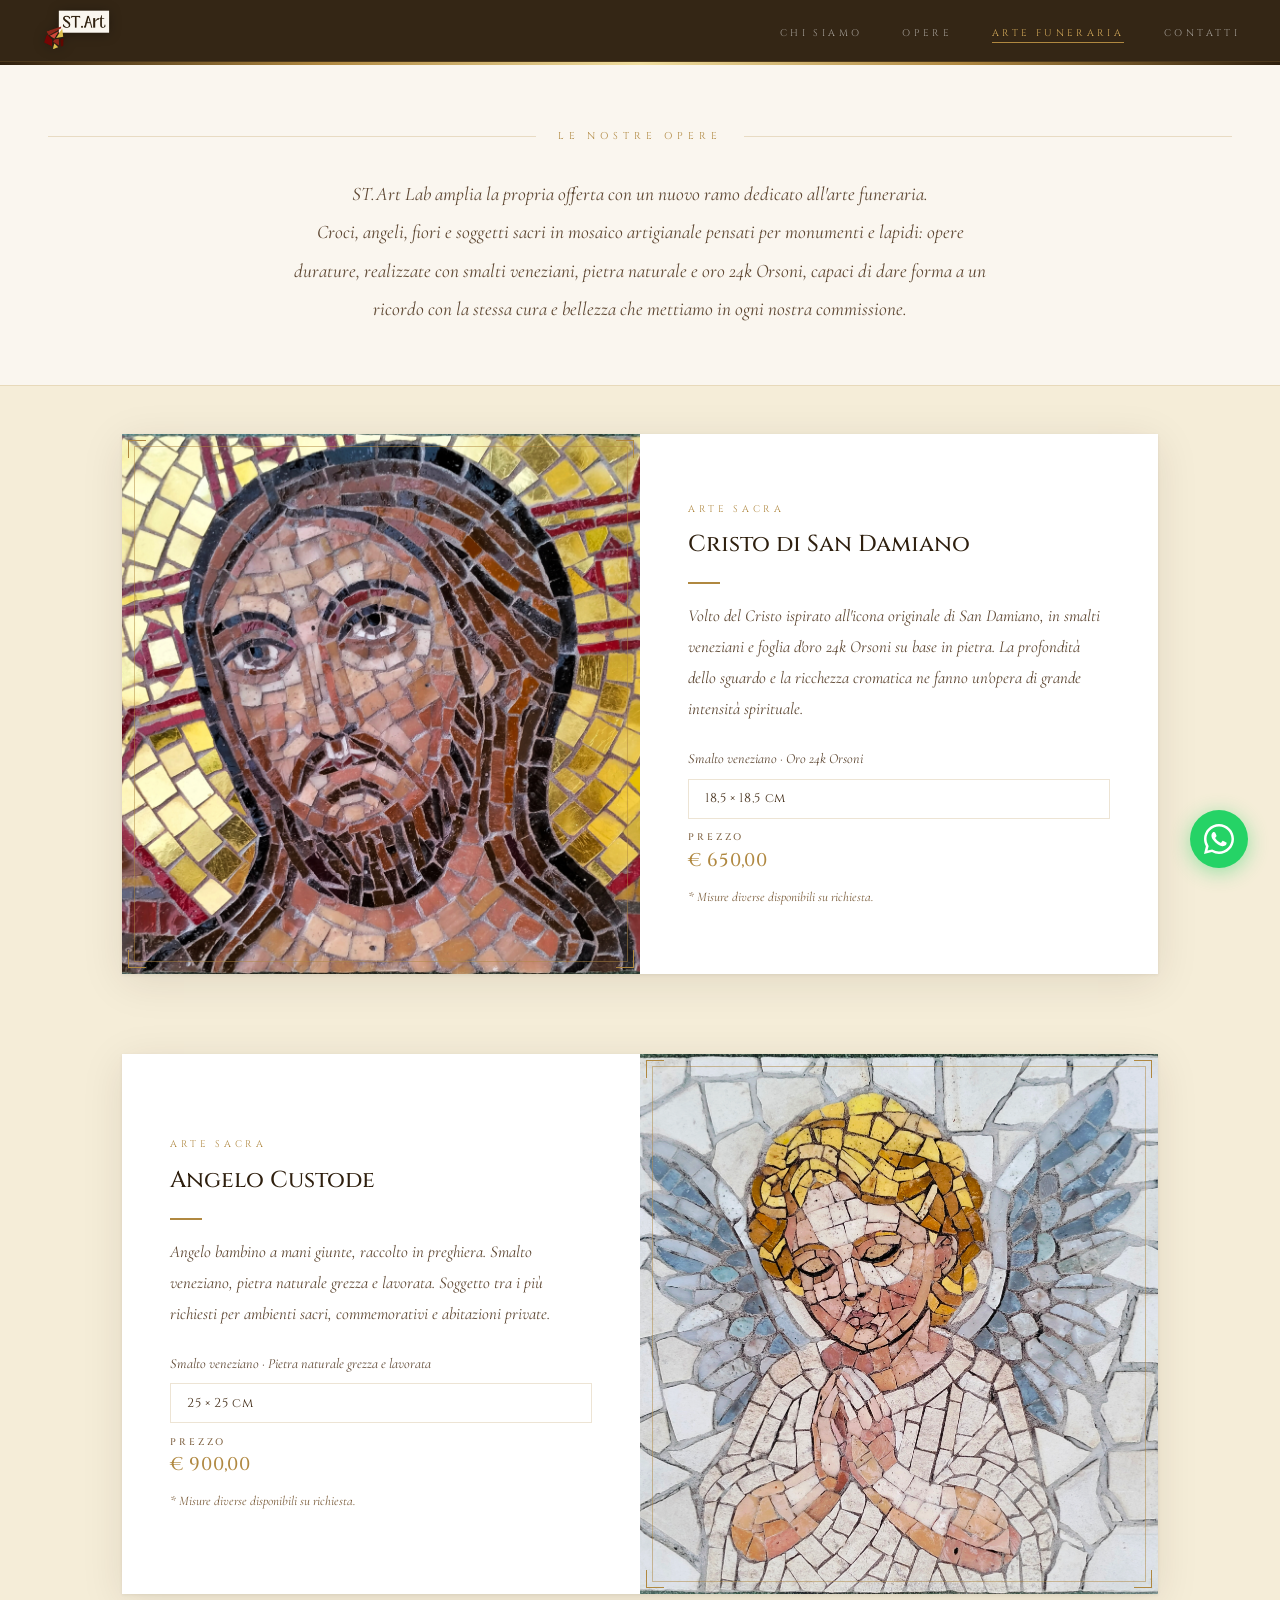
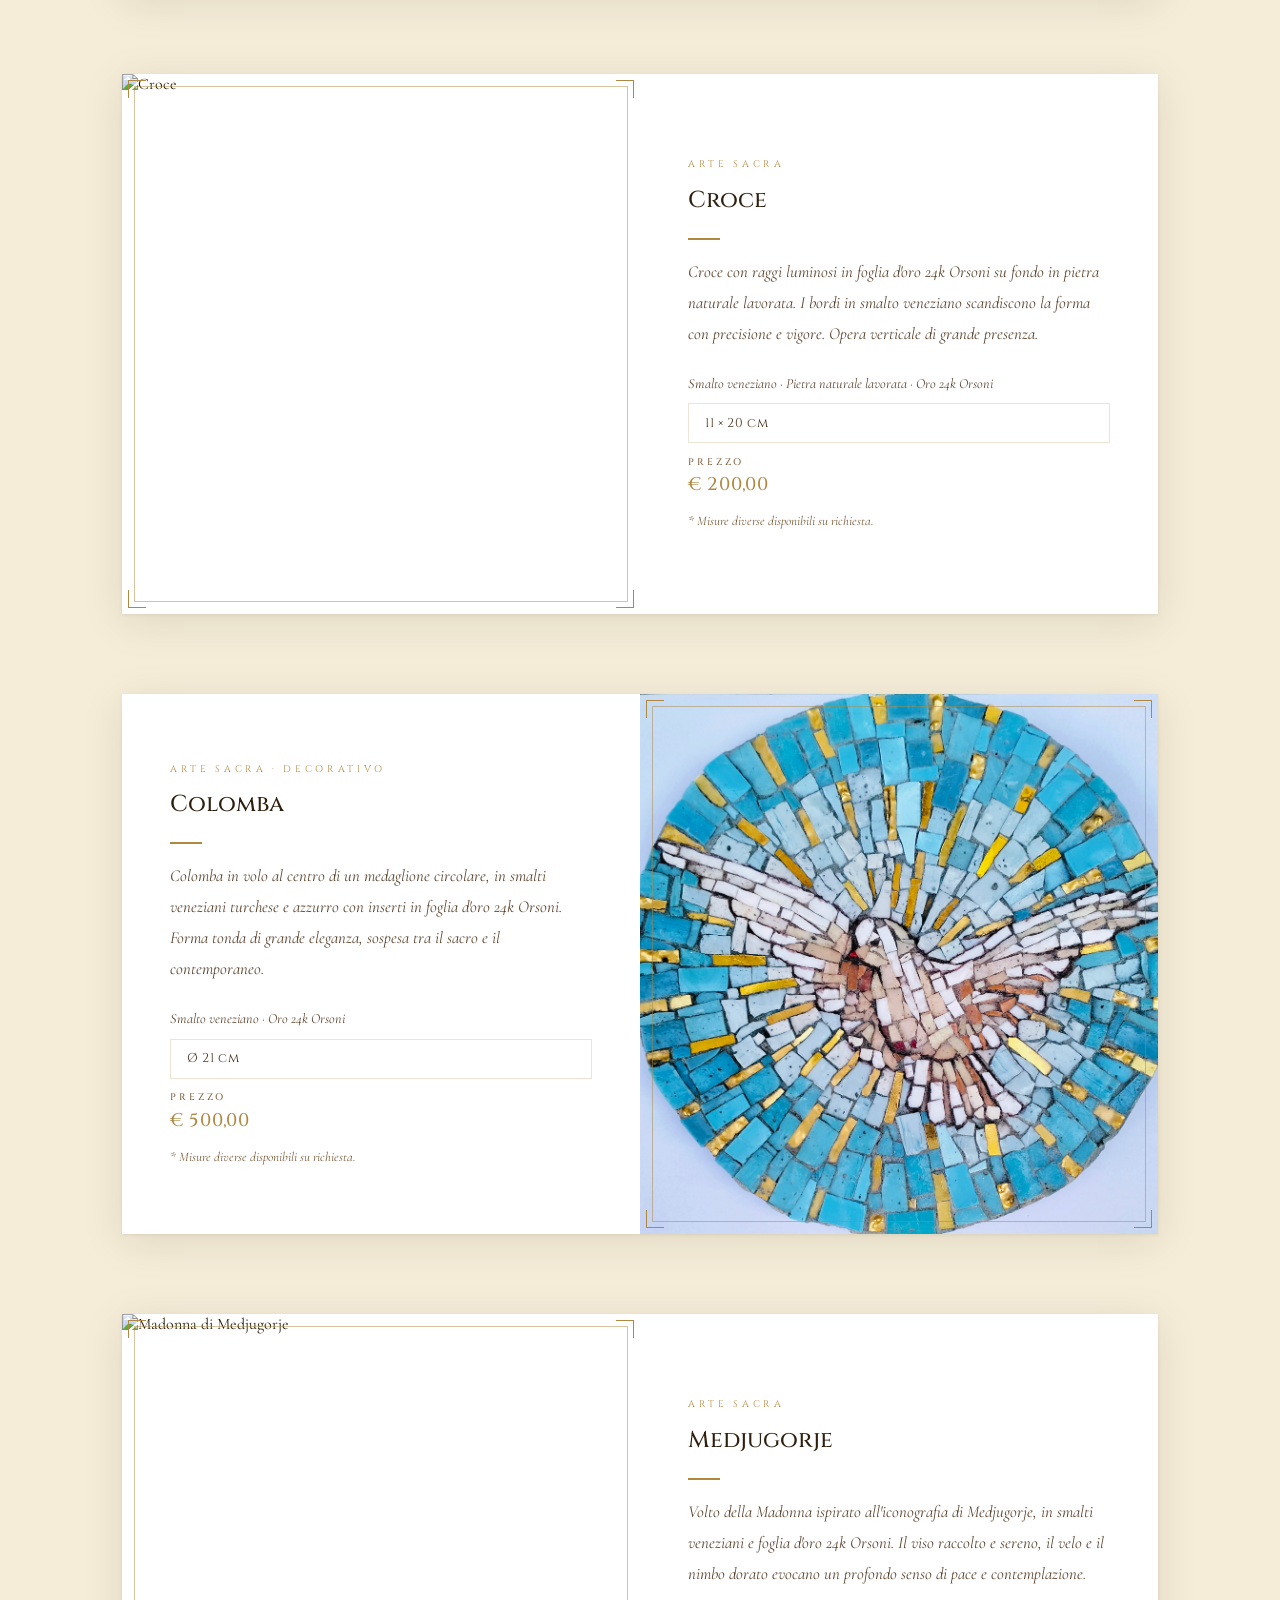
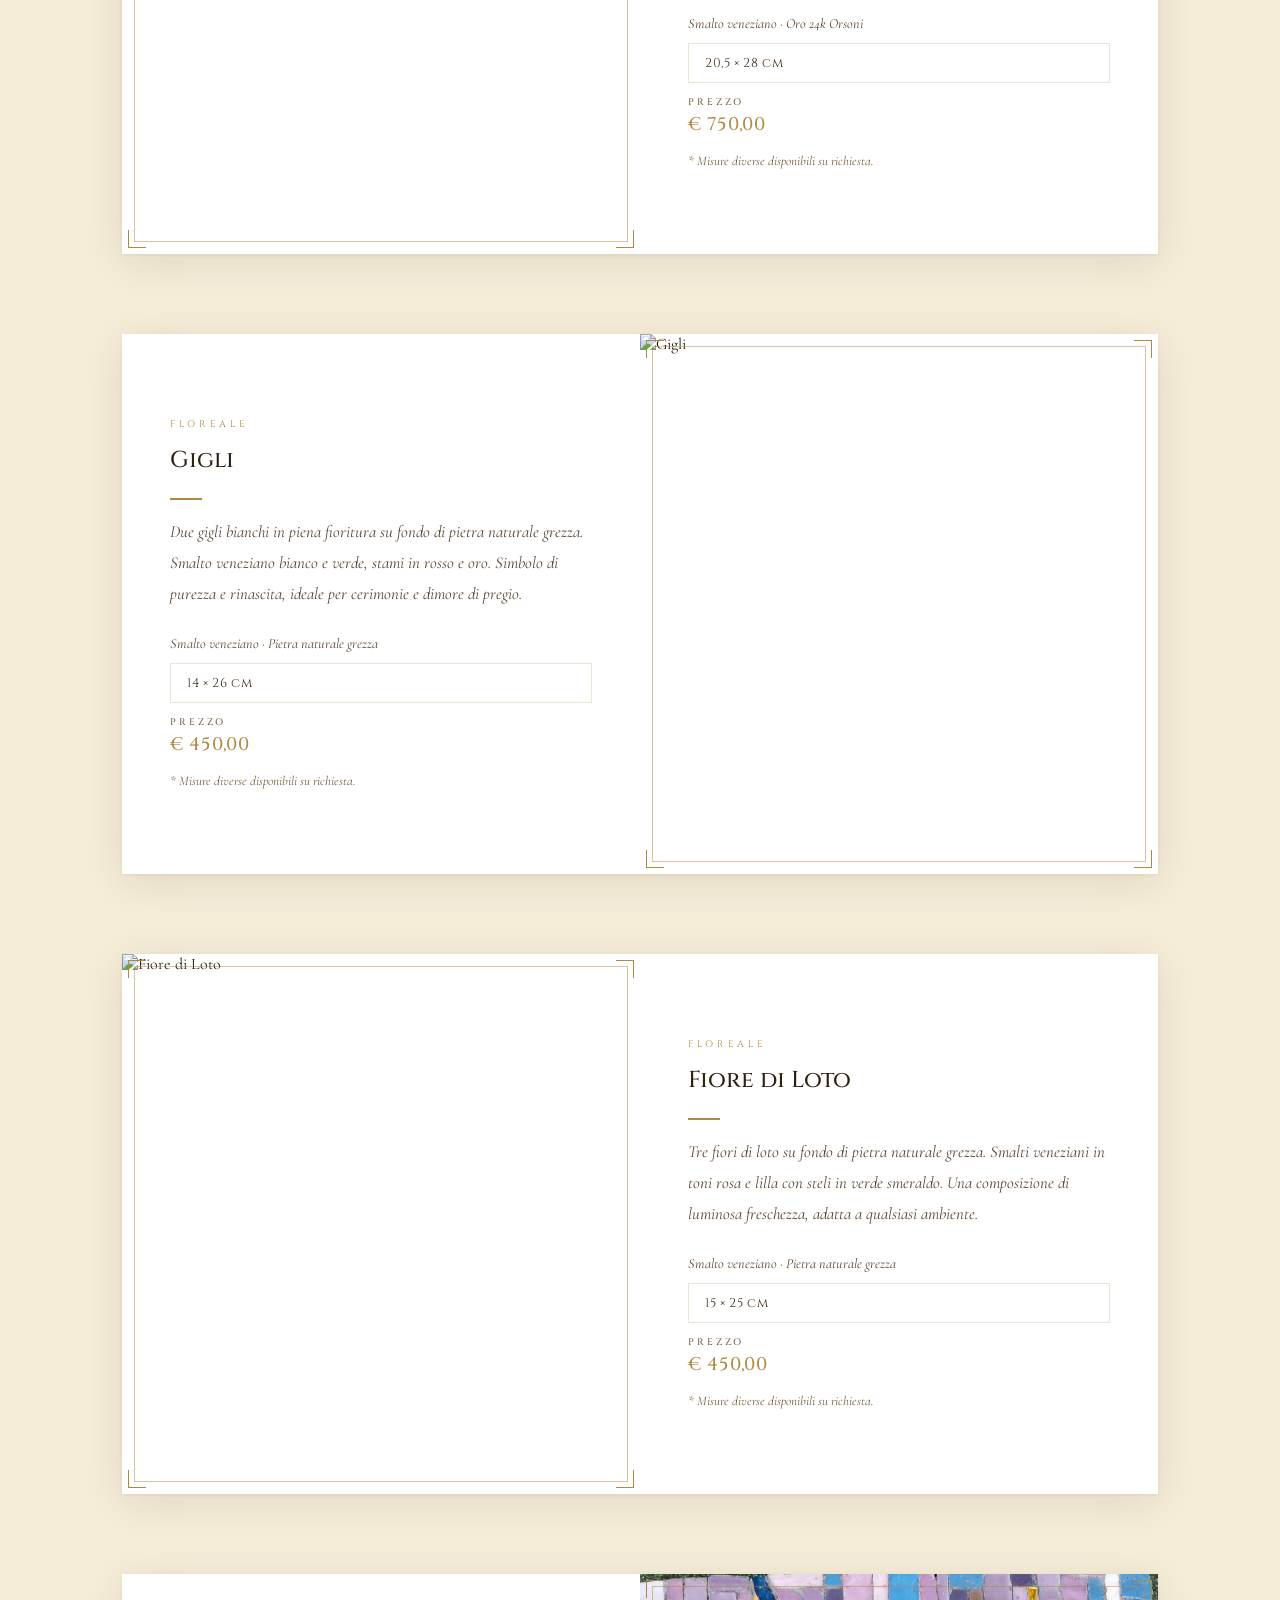
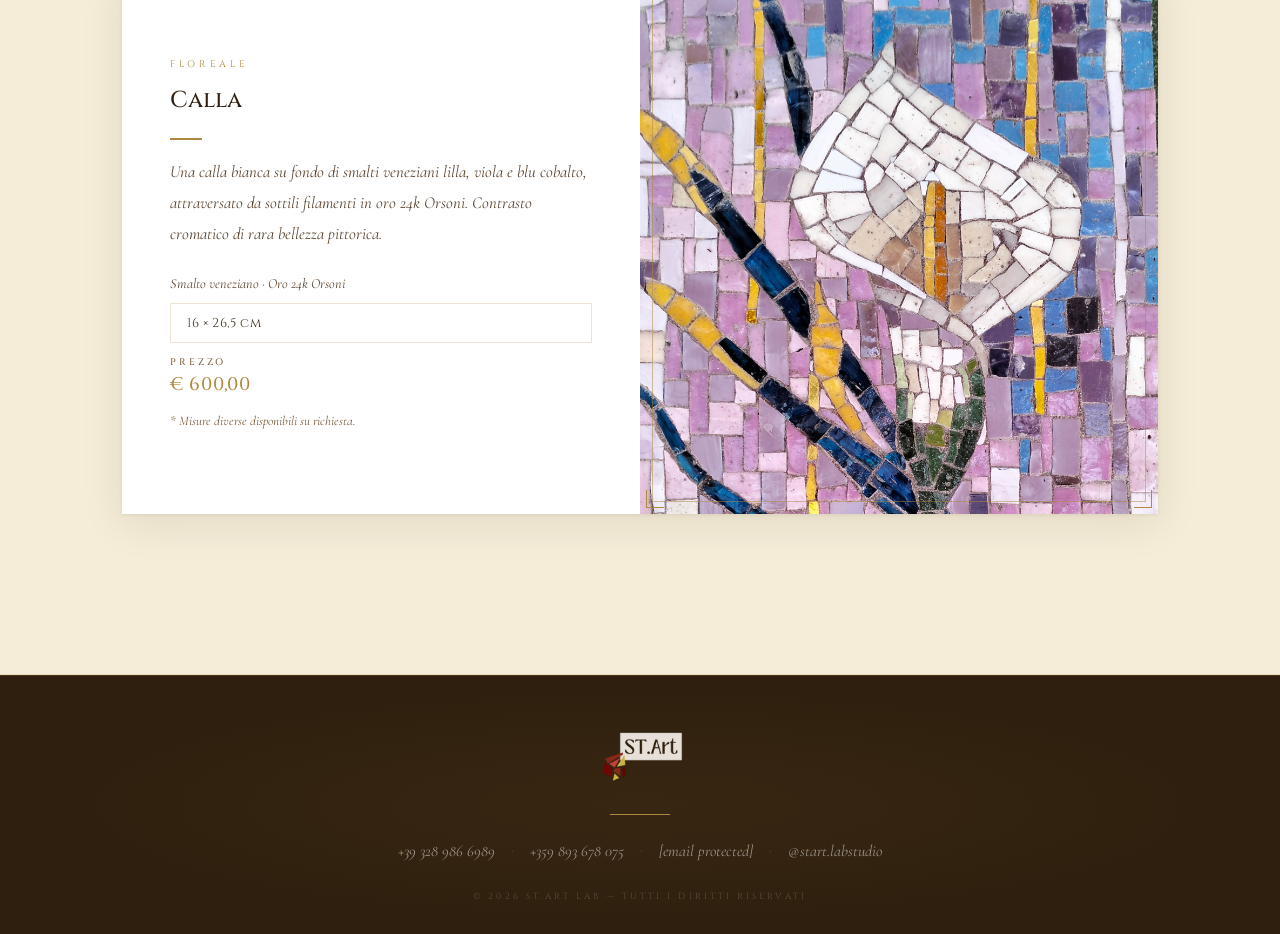
==== arte-funeraria.html @ a97b9589 "link attivo" ====
<!DOCTYPE html>
<html lang="it">
<head>
<meta charset="UTF-8">
<meta name="viewport" content="width=device-width, initial-scale=1.0">
<title>Arte Funeraria — ST.Art Lab</title>
<link href="https://fonts.googleapis.com/css2?family=Cinzel:wght@400;500;600&family=Cormorant+Garamond:ital,wght@0,300;0,400;0,500;1,300;1,400;1,500&display=swap" rel="stylesheet">
<style>
@font-face {
  font-family: "Laubag";
  src: url("./fonts/Laubag.woff2") format("woff2"),
       url("./fonts/Laubag.woff") format("woff");
  font-weight: normal; font-style: normal; font-display: swap;
}
*, *::before, *::after { box-sizing: border-box; margin: 0; padding: 0; }
:root {
  --oro: #b08840; --oro-luce: #d4aa5a; --oro-pallido: #f0dea0;
  --bruno: #2e1f0e; --bruno-medio: #4a3520; --bruno-chiaro: #7a5c3a;
  --crema: #faf6ef; --crema-scura: #ede4d4; --pergamena: #f5edd8;
  --testo: #2a1c0a; --testo-morbido: #5c4530;
}
html { scroll-behavior: smooth; }
body { font-family: "Cormorant Garamond", Georgia, serif; background: var(--crema); color: var(--testo); overflow-x: hidden; }

/* ── NAV ── */
nav {
  position: fixed; top: 0; left: 0; right: 0; z-index: 1000;
  background: rgba(46,31,14,0.97);
  backdrop-filter: blur(8px);
  border-bottom: 1px solid rgba(176,136,64,0.2);
  display: flex; align-items: center; justify-content: space-between;
  padding: 0 2.5rem; height: 62px;
}
.nav-logo { display: flex; align-items: center; text-decoration: none; flex-shrink: 0; }
.nav-logo img { height: 42px; width: auto; filter: drop-shadow(0 1px 6px rgba(0,0,0,0.35)); transition: opacity 0.2s; }
.nav-logo:hover img { opacity: 0.85; }
.nav-links { display: flex; gap: 2.5rem; list-style: none; }
.nav-links a {
  font-family: "Cinzel", serif; font-size: 0.6rem; letter-spacing: 0.35em;
  text-transform: uppercase; color: rgba(255,255,255,0.55);
  text-decoration: none; transition: color 0.2s;
}
.nav-links a:hover, .nav-links a.attivo { color: var(--oro-luce); }
.nav-links a.attivo { border-bottom: 1px solid var(--oro); padding-bottom: 2px; }
@media (max-width: 600px) {
  nav { padding: 0 1.2rem; }
  .nav-links { gap: 1.4rem; }
  .nav-links a { font-size: 0.55rem; letter-spacing: 0.2em; }
}

/* ── BANDA ORO ── */
.banda-oro { height: 3px; background: linear-gradient(90deg, var(--bruno) 0%, var(--oro) 25%, var(--oro-pallido) 50%, var(--oro) 75%, var(--bruno) 100%); }

/* ── SEPARATORE SEZIONE ── */
.sep-sezione {
  display: flex; align-items: center; gap: 1.4rem;
  padding: 4rem 3rem 2rem;
  max-width: 1400px; margin: 0 auto;
}
.sep-sezione .linea { flex: 1; height: 1px; background: rgba(176,136,64,0.25); }
.sep-sezione .etichetta {
  font-family: "Cinzel", serif; font-size: 0.62rem; letter-spacing: 0.5em;
  text-transform: uppercase; color: var(--oro); white-space: nowrap;
}

/* ── INTRO FUNERARIA ── */
.intro-funeraria {
  max-width: 780px; margin: 0 auto;
  padding: 0 2rem 3.5rem;
  text-align: center;
}
.intro-funeraria-testo {
  font-size: clamp(1rem, 1.5vw, 1.2rem);
  line-height: 2;
  color: var(--testo-morbido);
  font-style: italic;
}

/* ── CATALOGO OPERE ── */
.sfondo-pergamena { background: var(--pergamena); border-top: 1px solid rgba(176,136,64,0.2); border-bottom: 1px solid rgba(176,136,64,0.2); }
.catalogo { padding: 3rem 2rem 5rem; max-width: 1100px; margin: 0 auto; }

.opera { display: grid; grid-template-columns: 1fr 1fr; align-items: stretch; margin-bottom: 5rem; box-shadow: 0 1px 3px rgba(46,31,14,0.08), 0 8px 40px rgba(46,31,14,0.1); background: #fff; height: 540px; }
.opera:nth-child(even) { direction: rtl; }
.opera:nth-child(even) > * { direction: ltr; }
@media (max-width: 680px) { .opera, .opera:nth-child(even) { grid-template-columns: 1fr; direction: ltr; height: auto; } .opera-foto-wrapper { height: 300px; } }

.opera-foto-wrapper { position: relative; overflow: hidden; cursor: zoom-in; height: 100%; }
.opera-foto-wrapper::before { content: ""; position: absolute; inset: 12px; border: 1px solid rgba(176,136,64,0.5); z-index: 2; pointer-events: none; }
.opera-foto-wrapper img { width: 100%; height: 100%; object-fit: cover; object-position: center top; display: block; transition: transform 0.7s ease; }
.opera:hover .opera-foto-wrapper img { transform: scale(1.03); }

.angolo { position: absolute; z-index: 3; width: 18px; height: 18px; border-color: var(--oro); border-style: solid; }
.angolo-tl { top: 6px; left: 6px; border-width: 1.5px 0 0 1.5px; }
.angolo-tr { top: 6px; right: 6px; border-width: 1.5px 1.5px 0 0; }
.angolo-bl { bottom: 6px; left: 6px; border-width: 0 0 1.5px 1.5px; }
.angolo-br { bottom: 6px; right: 6px; border-width: 0 1.5px 1.5px 0; }

.opera-scheda { padding: 2.8rem 3rem; display: flex; flex-direction: column; justify-content: center; background: #fff; height: 100%; overflow: hidden; }
.opera-categoria { font-family: "Cinzel", serif; font-size: 0.6rem; letter-spacing: 0.38em; color: var(--oro); text-transform: uppercase; margin-bottom: 0.9rem; }
.opera-titolo { font-family: "Cinzel", serif; font-size: clamp(1.1rem, 1.8vw, 1.45rem); font-weight: 500; color: var(--bruno); line-height: 1.3; margin-bottom: 0.4rem; }
.opera-separatore { width: 32px; height: 1.5px; background: var(--oro); margin: 1rem 0; }
.opera-desc { font-size: 1.05rem; line-height: 1.85; color: var(--testo-morbido); font-style: italic; margin-bottom: 1.5rem; }
.varianti { border: 1px solid var(--crema-scura); }
.variante { padding: 0.65rem 1rem; border-bottom: 1px solid var(--crema-scura); }
.variante:last-child { border-bottom: none; }
.variante-misura { font-family: "Cinzel", serif; font-size: 0.8rem; color: var(--bruno-medio); letter-spacing: 0.05em; }
.opera-materiali { font-size: 0.88rem; color: var(--testo-morbido); font-style: italic; margin-bottom: 0.5rem; line-height: 1.6; }
.opera-prezzo { font-family: "Cinzel", serif; font-size: 1.15rem; font-weight: 500; color: var(--oro); letter-spacing: 0.04em; margin-top: 0.8rem; }
.opera-prezzo-label { font-size: 0.6rem; letter-spacing: 0.3em; text-transform: uppercase; color: var(--bruno-chiaro); display: block; margin-bottom: 0.2rem; }
.nota-prezzi { font-size: 0.82rem; font-style: italic; color: var(--bruno-chiaro); margin-top: 1rem; }

/* ── DIVISORE ── */
.divisore { border: none; border-top: 1px solid rgba(176,136,64,0.18); margin: 1rem 3rem 0; max-width: 1400px; }

/* ── FOOTER ── */
footer {
  background: var(--bruno); padding: 3.5rem 2rem 2rem;
  text-align: center; border-top: 1px solid rgba(176,136,64,0.2);
  position: relative; overflow: hidden;
}
footer::before {
  content: ""; position: absolute; inset: 0;
  background: radial-gradient(ellipse at center, rgba(176,136,64,0.07) 0%, transparent 70%);
}
.footer-inner { position: relative; z-index: 1; }
.footer-logo { height: 52px; width: auto; opacity: 0.9; }
.linea-oro { width: 60px; height: 1px; background: var(--oro); margin: 1.6rem auto; }
.footer-contatti { display: flex; flex-wrap: wrap; justify-content: center; gap: 0.5rem 1rem; margin-bottom: 1.8rem; }
.footer-link { font-family: "Cormorant Garamond", serif; font-size: 1rem; color: rgba(255,255,255,0.5); text-decoration: none; transition: color 0.2s; font-style: italic; }
.footer-link:hover { color: var(--oro-luce); }
.footer-sep { color: rgba(176,136,64,0.35); font-size: 0.9rem; }
.footer-copy { font-family: "Cinzel", serif; font-size: 0.55rem; letter-spacing: 0.35em; color: rgba(255,255,255,0.2); text-transform: uppercase; margin-top: 1rem; }
@media (max-width: 600px) {
  .footer-sep { display: none; }
  .footer-contatti { flex-direction: column; gap: 0.5rem; }
}

/* ── WA ── */
#wa-widget {
  position: fixed; bottom: 2rem; right: 2rem; z-index: 9998;
  background: #25d366; width: 58px; height: 58px; border-radius: 50%;
  display: flex; align-items: center; justify-content: center;
  box-shadow: 0 4px 20px rgba(37,211,102,0.45);
  transition: transform 0.2s, box-shadow 0.2s;
}
#wa-widget:hover { transform: scale(1.1); box-shadow: 0 6px 28px rgba(37,211,102,0.6); }

/* ── LIGHTBOX ── */
#lb-overlay {
  display: none; position: fixed; inset: 0; z-index: 99999;
  background: rgba(8,4,1,0.96);
  justify-content: center; align-items: center; padding: 1rem;
}
#lb-overlay.open { display: flex; }
#lb-box { position: relative; display: flex; flex-direction: column; align-items: center; gap: 0.8rem; max-width: 92vw; max-height: 92vh; }
#lb-overlay img { max-width: 88vw; max-height: 82vh; object-fit: contain; display: block; box-shadow: 0 0 60px rgba(176,136,64,0.2); }
#lb-close {
  font-family: "Cinzel", serif; font-size: 0.7rem; letter-spacing: 0.35em; text-transform: uppercase;
  color: var(--oro-luce); background: transparent; border: 1px solid rgba(176,136,64,0.5);
  padding: 0.35rem 1rem; cursor: pointer; align-self: flex-end;
}
#lb-close:hover { background: rgba(176,136,64,0.1); }
</style>
</head>
<body>

<!-- NAV -->
<nav>
  <a href="STArt_Brochure.html" class="nav-logo">
    <img src="./immagini/logo_w1.png" alt="ST.Art Lab">
  </a>
  <ul class="nav-links">
    <li><a href="new.html">Chi siamo</a></li>
    <li><a href="opere.html">Opere</a></li>
    <li><a href="arte-funeraria.html" class="attivo">Arte funeraria</a></li>
    <li><a href="contatti.html">Contatti</a></li>
  </ul>
</nav>
<div class="banda-oro" style="margin-top:62px;"></div>

<!-- TITOLO -->
<div class="sep-sezione">
  <div class="linea"></div>
  <span class="etichetta">Le nostre Opere</span>
  <div class="linea"></div>
</div>

<div class="intro-funeraria">
  <p class="intro-funeraria-testo">
    ST.Art Lab amplia la propria offerta con un nuovo ramo dedicato all'arte funeraria.<br>
    Croci, angeli, fiori e soggetti sacri in mosaico artigianale pensati per monumenti e lapidi:
    opere durature, realizzate con smalti veneziani, pietra naturale e oro 24k Orsoni,
    capaci di dare forma a un ricordo con la stessa cura e bellezza che mettiamo in ogni nostra commissione.
  </p>
</div>

<div class="sfondo-pergamena">
<section class="catalogo">

  <article class="opera">
    <div class="opera-foto-wrapper">
      <div class="angolo angolo-tl"></div><div class="angolo angolo-tr"></div><div class="angolo angolo-bl"></div><div class="angolo angolo-br"></div>
      <img src="immagini/gesusandamiano.jpg" alt="Cristo di San Damiano">
    </div>
    <div class="opera-scheda">
      <div class="opera-categoria">Arte Sacra</div>
      <h3 class="opera-titolo">Cristo di San Damiano</h3>
      <div class="opera-separatore"></div>
      <p class="opera-desc">Volto del Cristo ispirato all'icona originale di San Damiano, in smalti veneziani e foglia d'oro 24k Orsoni su base in pietra. La profondità dello sguardo e la ricchezza cromatica ne fanno un'opera di grande intensità spirituale.</p>
      <p class="opera-materiali">Smalto veneziano · Oro 24k Orsoni</p>
      <div class="varianti"><div class="variante"><div class="variante-misura">18,5 × 18,5 cm</div></div></div>
      <div class="opera-prezzo"><span class="opera-prezzo-label">Prezzo</span>€ 650,00</div>
      <p class="nota-prezzi">* Misure diverse disponibili su richiesta.</p>
    </div>
  </article>

  <article class="opera">
    <div class="opera-foto-wrapper">
      <div class="angolo angolo-tl"></div><div class="angolo angolo-tr"></div><div class="angolo angolo-bl"></div><div class="angolo angolo-br"></div>
      <img src="immagini/angelo.jpg" alt="Angelo Custode">
    </div>
    <div class="opera-scheda">
      <div class="opera-categoria">Arte Sacra</div>
      <h3 class="opera-titolo">Angelo Custode</h3>
      <div class="opera-separatore"></div>
      <p class="opera-desc">Angelo bambino a mani giunte, raccolto in preghiera. Smalto veneziano, pietra naturale grezza e lavorata. Soggetto tra i più richiesti per ambienti sacri, commemorativi e abitazioni private.</p>
      <p class="opera-materiali">Smalto veneziano · Pietra naturale grezza e lavorata</p>
      <div class="varianti"><div class="variante"><div class="variante-misura">25 × 25 cm</div></div></div>
      <div class="opera-prezzo"><span class="opera-prezzo-label">Prezzo</span>€ 900,00</div>
      <p class="nota-prezzi">* Misure diverse disponibili su richiesta.</p>
    </div>
  </article>

  <article class="opera">
    <div class="opera-foto-wrapper">
      <div class="angolo angolo-tl"></div><div class="angolo angolo-tr"></div><div class="angolo angolo-bl"></div><div class="angolo angolo-br"></div>
      <img src="immagini/croce.jpg" alt="Croce">
    </div>
    <div class="opera-scheda">
      <div class="opera-categoria">Arte Sacra</div>
      <h3 class="opera-titolo">Croce</h3>
      <div class="opera-separatore"></div>
      <p class="opera-desc">Croce con raggi luminosi in foglia d'oro 24k Orsoni su fondo in pietra naturale lavorata. I bordi in smalto veneziano scandiscono la forma con precisione e vigore. Opera verticale di grande presenza.</p>
      <p class="opera-materiali">Smalto veneziano · Pietra naturale lavorata · Oro 24k Orsoni</p>
      <div class="varianti"><div class="variante"><div class="variante-misura">11 × 20 cm</div></div></div>
      <div class="opera-prezzo"><span class="opera-prezzo-label">Prezzo</span>€ 200,00</div>
      <p class="nota-prezzi">* Misure diverse disponibili su richiesta.</p>
    </div>
  </article>

  <article class="opera">
    <div class="opera-foto-wrapper">
      <div class="angolo angolo-tl"></div><div class="angolo angolo-tr"></div><div class="angolo angolo-bl"></div><div class="angolo angolo-br"></div>
      <img src="immagini/colomba.jpg" alt="Colomba">
    </div>
    <div class="opera-scheda">
      <div class="opera-categoria">Arte Sacra · Decorativo</div>
      <h3 class="opera-titolo">Colomba</h3>
      <div class="opera-separatore"></div>
      <p class="opera-desc">Colomba in volo al centro di un medaglione circolare, in smalti veneziani turchese e azzurro con inserti in foglia d'oro 24k Orsoni. Forma tonda di grande eleganza, sospesa tra il sacro e il contemporaneo.</p>
      <p class="opera-materiali">Smalto veneziano · Oro 24k Orsoni</p>
      <div class="varianti"><div class="variante"><div class="variante-misura">Ø 21 cm</div></div></div>
      <div class="opera-prezzo"><span class="opera-prezzo-label">Prezzo</span>€ 500,00</div>
      <p class="nota-prezzi">* Misure diverse disponibili su richiesta.</p>
    </div>
  </article>

  <article class="opera">
    <div class="opera-foto-wrapper">
      <div class="angolo angolo-tl"></div><div class="angolo angolo-tr"></div><div class="angolo angolo-bl"></div><div class="angolo angolo-br"></div>
      <img src="immagini/madonna_medjugorie.jpg" alt="Madonna di Medjugorje">
    </div>
    <div class="opera-scheda">
      <div class="opera-categoria">Arte Sacra</div>
      <h3 class="opera-titolo">Medjugorje</h3>
      <div class="opera-separatore"></div>
      <p class="opera-desc">Volto della Madonna ispirato all'iconografia di Medjugorje, in smalti veneziani e foglia d'oro 24k Orsoni. Il viso raccolto e sereno, il velo e il nimbo dorato evocano un profondo senso di pace e contemplazione.</p>
      <p class="opera-materiali">Smalto veneziano · Oro 24k Orsoni</p>
      <div class="varianti"><div class="variante"><div class="variante-misura">20,5 × 28 cm</div></div></div>
      <div class="opera-prezzo"><span class="opera-prezzo-label">Prezzo</span>€ 750,00</div>
      <p class="nota-prezzi">* Misure diverse disponibili su richiesta.</p>
    </div>
  </article>



  <article class="opera">
    <div class="opera-foto-wrapper">
      <div class="angolo angolo-tl"></div><div class="angolo angolo-tr"></div><div class="angolo angolo-bl"></div><div class="angolo angolo-br"></div>
      <img src="immagini/giglio.jpg" alt="Gigli">
    </div>
    <div class="opera-scheda">
      <div class="opera-categoria">Floreale</div>
      <h3 class="opera-titolo">Gigli</h3>
      <div class="opera-separatore"></div>
      <p class="opera-desc">Due gigli bianchi in piena fioritura su fondo di pietra naturale grezza. Smalto veneziano bianco e verde, stami in rosso e oro. Simbolo di purezza e rinascita, ideale per cerimonie e dimore di pregio.</p>
      <p class="opera-materiali">Smalto veneziano · Pietra naturale grezza</p>
      <div class="varianti"><div class="variante"><div class="variante-misura">14 × 26 cm</div></div></div>
      <div class="opera-prezzo"><span class="opera-prezzo-label">Prezzo</span>€ 450,00</div>
      <p class="nota-prezzi">* Misure diverse disponibili su richiesta.</p>
    </div>
  </article>

  <article class="opera">
    <div class="opera-foto-wrapper">
      <div class="angolo angolo-tl"></div><div class="angolo angolo-tr"></div><div class="angolo angolo-bl"></div><div class="angolo angolo-br"></div>
      <img src="immagini/fiorediloto.jpg" alt="Fiore di Loto">
    </div>
    <div class="opera-scheda">
      <div class="opera-categoria">Floreale</div>
      <h3 class="opera-titolo">Fiore di Loto</h3>
      <div class="opera-separatore"></div>
      <p class="opera-desc">Tre fiori di loto su fondo di pietra naturale grezza. Smalti veneziani in toni rosa e lilla con steli in verde smeraldo. Una composizione di luminosa freschezza, adatta a qualsiasi ambiente.</p>
      <p class="opera-materiali">Smalto veneziano · Pietra naturale grezza</p>
      <div class="varianti"><div class="variante"><div class="variante-misura">15 × 25 cm</div></div></div>
      <div class="opera-prezzo"><span class="opera-prezzo-label">Prezzo</span>€ 450,00</div>
      <p class="nota-prezzi">* Misure diverse disponibili su richiesta.</p>
    </div>
  </article>

  <article class="opera">
    <div class="opera-foto-wrapper">
      <div class="angolo angolo-tl"></div><div class="angolo angolo-tr"></div><div class="angolo angolo-bl"></div><div class="angolo angolo-br"></div>
      <img src="immagini/callafondoviola.jpg" alt="Calla">
    </div>
    <div class="opera-scheda">
      <div class="opera-categoria">Floreale</div>
      <h3 class="opera-titolo">Calla</h3>
      <div class="opera-separatore"></div>
      <p class="opera-desc">Una calla bianca su fondo di smalti veneziani lilla, viola e blu cobalto, attraversato da sottili filamenti in oro 24k Orsoni. Contrasto cromatico di rara bellezza pittorica.</p>
      <p class="opera-materiali">Smalto veneziano · Oro 24k Orsoni</p>
      <div class="varianti"><div class="variante"><div class="variante-misura">16 × 26,5 cm</div></div></div>
      <div class="opera-prezzo"><span class="opera-prezzo-label">Prezzo</span>€ 600,00</div>
      <p class="nota-prezzi">* Misure diverse disponibili su richiesta.</p>
    </div>
  </article>

</section>
</div>

<!-- FOOTER -->
<footer>
  <div class="footer-inner">
    <img src="./immagini/logo_w1.png" alt="ST.Art Lab" class="footer-logo">
    <div class="linea-oro"></div>
    <div class="footer-contatti">
      <a href="tel:+393289866989" class="footer-link">+39 328 986 6989</a>
      <span class="footer-sep">·</span>
      <a href="tel:+359893678075" class="footer-link">+359 893 678 075</a>
      <span class="footer-sep">·</span>
      <a href="/cdn-cgi/l/email-protection#bed7d0d8d190cdcadfccca90d2dfdcfed9d3dfd7d290ddd1d3" class="footer-link"><span class="__cf_email__" data-cfemail="1b72757d7435686f7a696f35777a795b7c767a727735787476">[email&#160;protected]</span></a>
      <span class="footer-sep">·</span>
      <a href="https://www.instagram.com/start.labstudio/" target="_blank" rel="noopener" class="footer-link">@start.labstudio</a>
    </div>
    <div class="footer-copy">© 2026 ST.Art Lab — Tutti i diritti riservati</div>
  </div>
</footer>

<!-- WA WIDGET -->
<a href="https://wa.me/393289866989" target="_blank" rel="noopener" id="wa-widget" title="Scrivici su WhatsApp">
  <svg xmlns="http://www.w3.org/2000/svg" viewBox="0 0 32 32" width="30" height="30" fill="#fff">
    <path d="M16 0C7.163 0 0 7.163 0 16c0 2.822.736 5.47 2.027 7.773L0 32l8.437-2.01A15.93 15.93 0 0 0 16 32c8.837 0 16-7.163 16-16S24.837 0 16 0zm0 29.333a13.27 13.27 0 0 1-6.771-1.854l-.486-.29-5.01 1.194 1.234-4.874-.317-.5A13.24 13.24 0 0 1 2.667 16C2.667 8.636 8.636 2.667 16 2.667S29.333 8.636 29.333 16 23.364 29.333 16 29.333zm7.27-9.987c-.398-.199-2.354-1.162-2.719-1.294-.365-.133-.63-.199-.895.199-.265.398-1.028 1.294-1.26 1.56-.232.265-.464.298-.862.1-.398-.199-1.681-.62-3.202-1.977-1.183-1.056-1.982-2.36-2.213-2.758-.232-.398-.025-.613.174-.811.179-.178.398-.464.597-.696.199-.232.265-.398.398-.664.133-.265.066-.497-.033-.696-.1-.199-.895-2.156-1.227-2.952-.323-.775-.65-.67-.895-.682l-.762-.013c-.265 0-.696.1-1.061.497-.365.398-1.393 1.361-1.393 3.317s1.427 3.847 1.626 4.112c.199.265 2.808 4.286 6.803 6.012.951.41 1.693.655 2.271.839.954.304 1.823.261 2.51.158.766-.114 2.354-.962 2.686-1.891.332-.929.332-1.725.232-1.891-.099-.166-.365-.265-.762-.464z"/>
  </svg>
</a>

<!-- LIGHTBOX -->
<div id="lb-overlay">
  <div id="lb-box">
    <button id="lb-close">✕ Chiudi</button>
    <img id="lb-img" src="" alt="Opera in dettaglio">
  </div>
</div>

<script>
document.addEventListener("DOMContentLoaded", function() {
  var overlay = document.getElementById("lb-overlay");
  var lbImg   = document.getElementById("lb-img");
  var lbClose = document.getElementById("lb-close");

  function apri(src) {
    lbImg.src = src;
    overlay.classList.add("open");
    document.body.style.overflow = "hidden";
  }
  function chiudi() {
    overlay.classList.remove("open");
    lbImg.src = "";
    document.body.style.overflow = "";
  }

  document.querySelectorAll(".opera-foto-wrapper").forEach(function(wrapper) {
    wrapper.addEventListener("click", function() {
      var img = wrapper.querySelector("img");
      if (img) apri(img.src);
    });
  });

  lbClose.addEventListener("click", chiudi);
  overlay.addEventListener("click", function(e) { if (e.target === overlay) chiudi(); });
  document.addEventListener("keydown", function(e) { if (e.key === "Escape") chiudi(); });
});
</script>
</body>
</html>
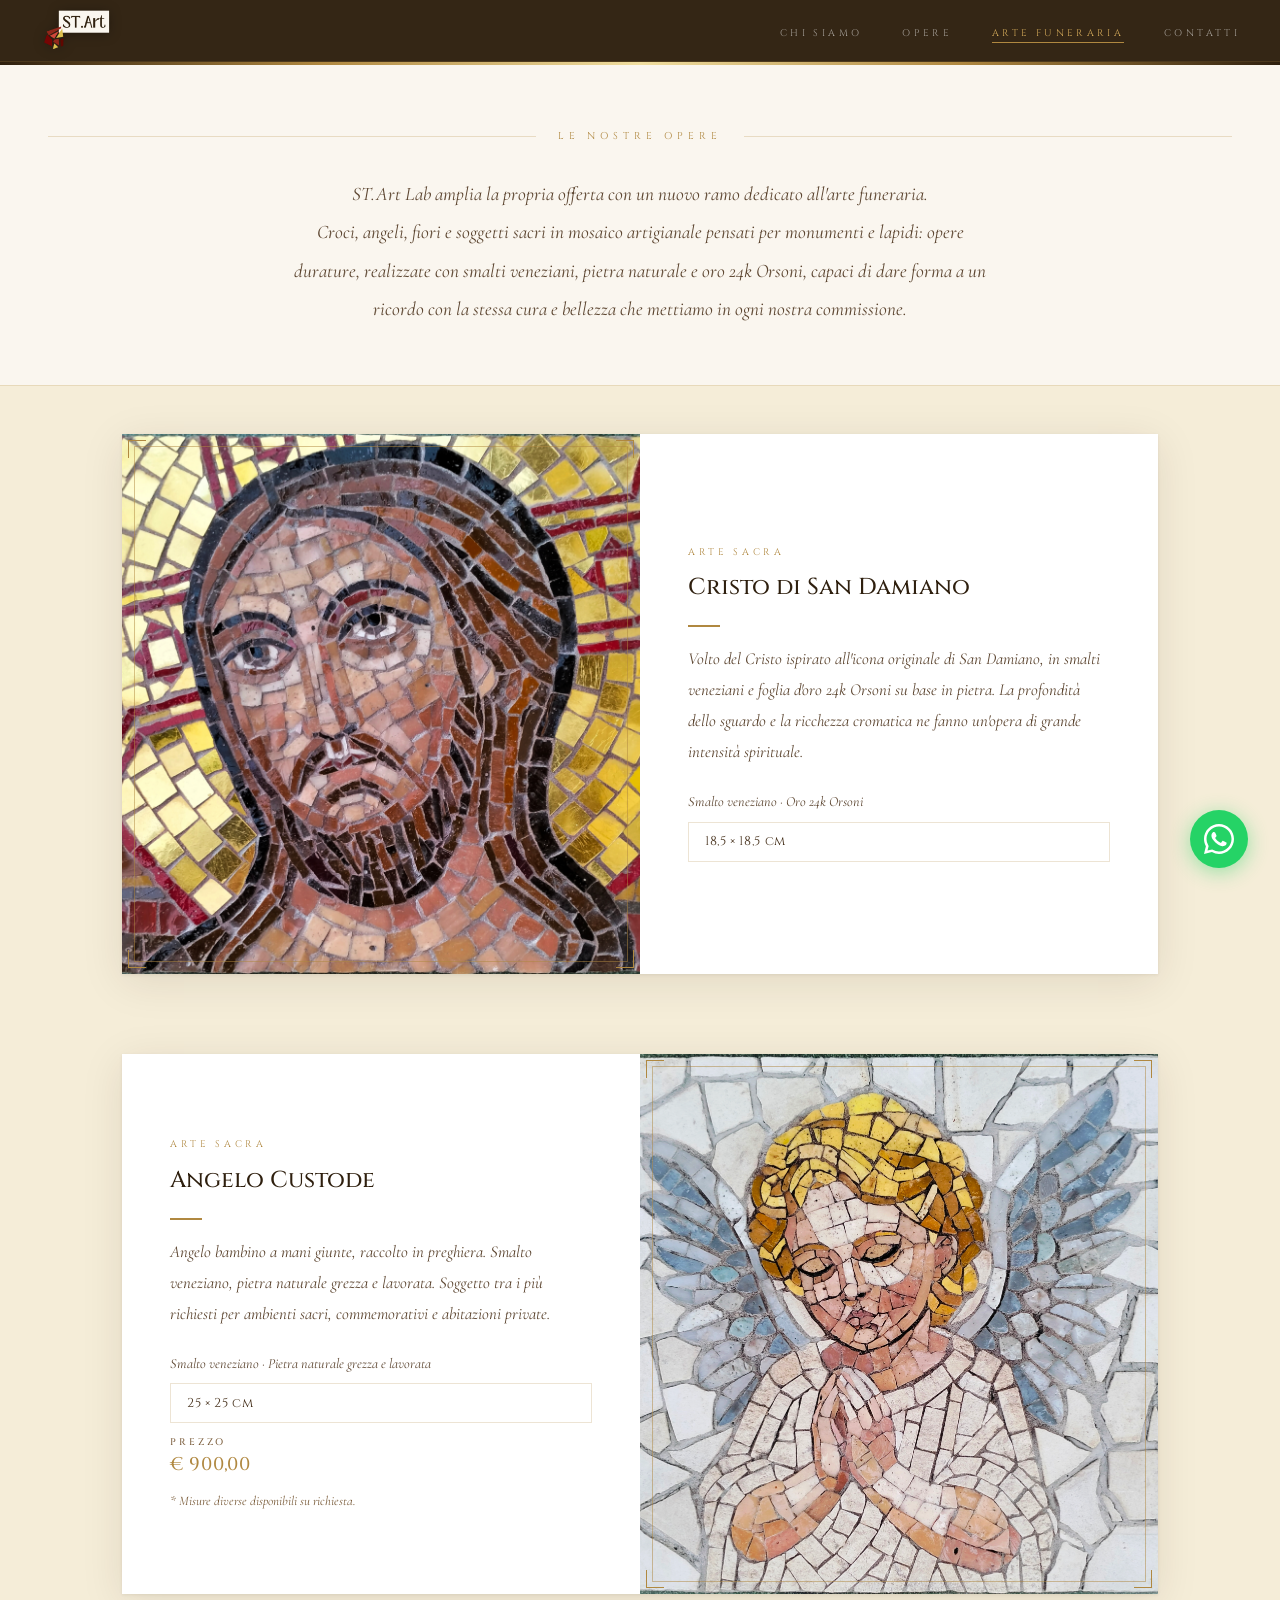
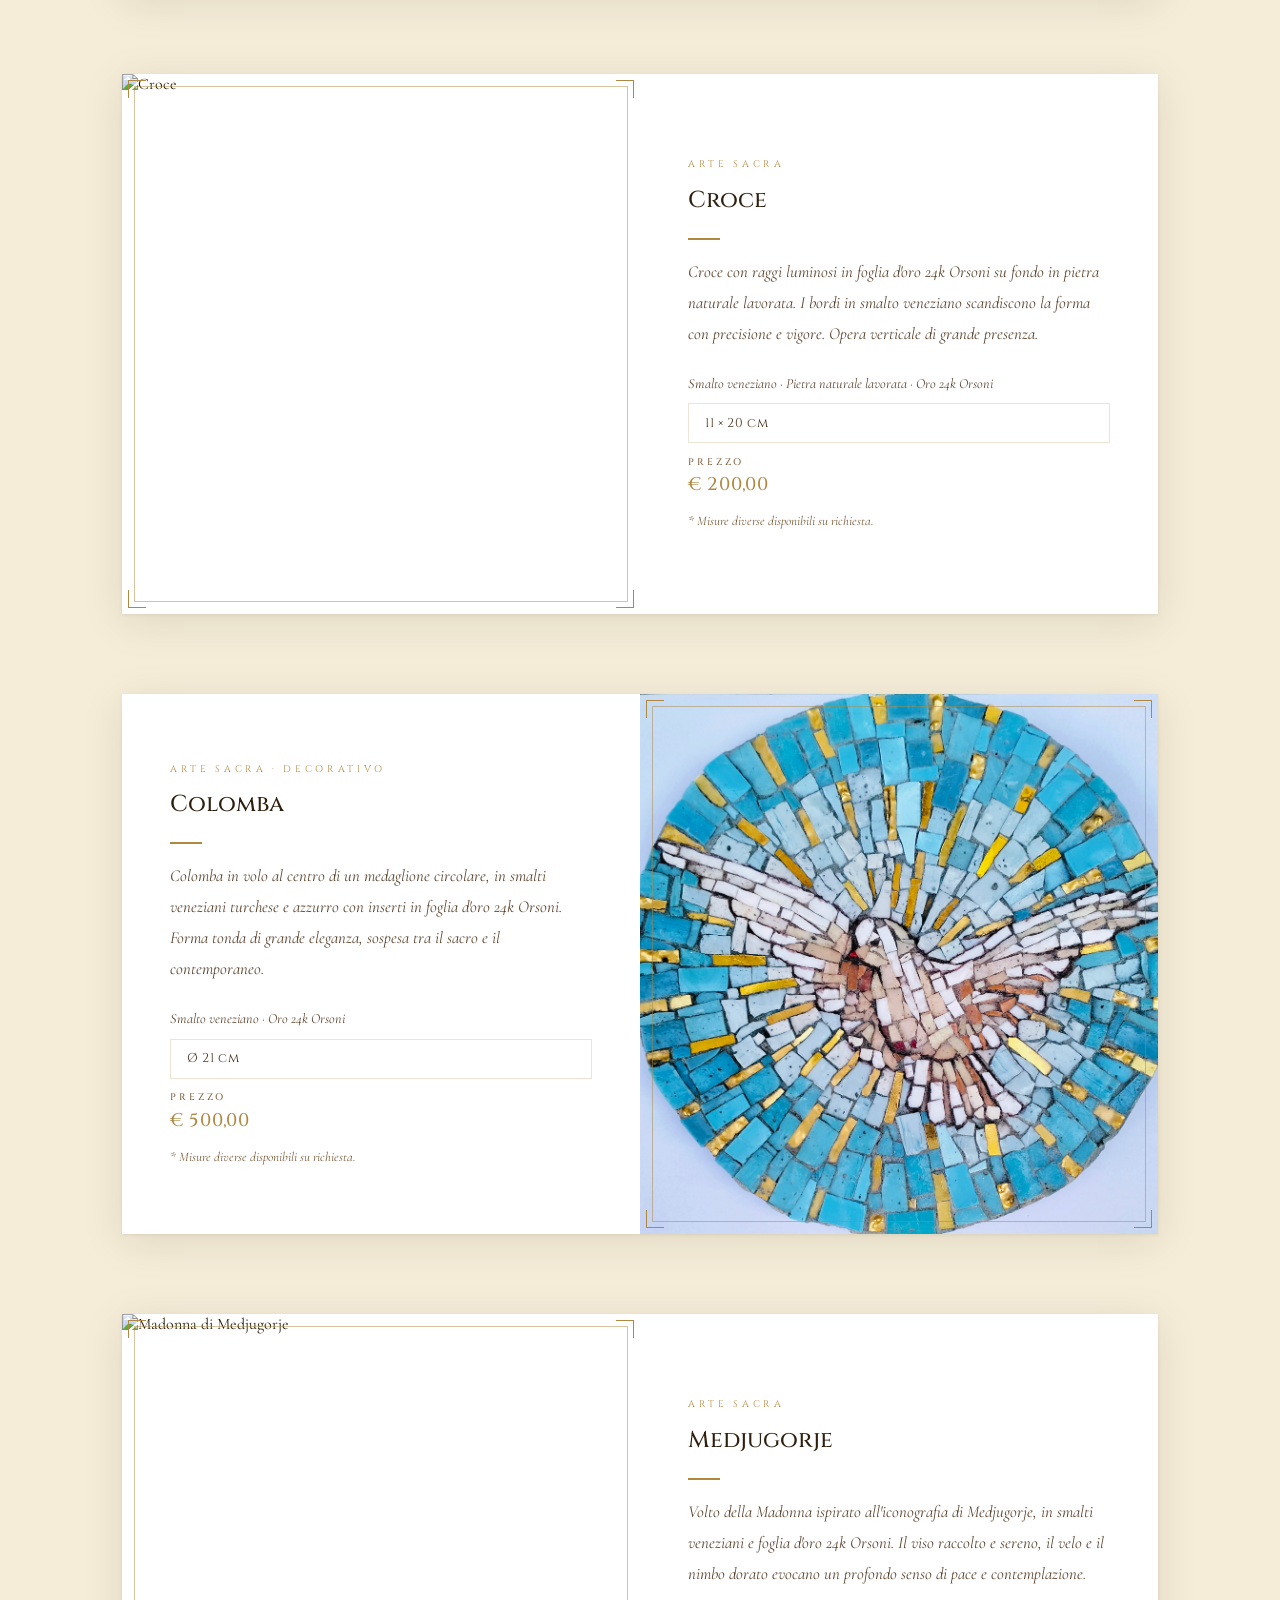
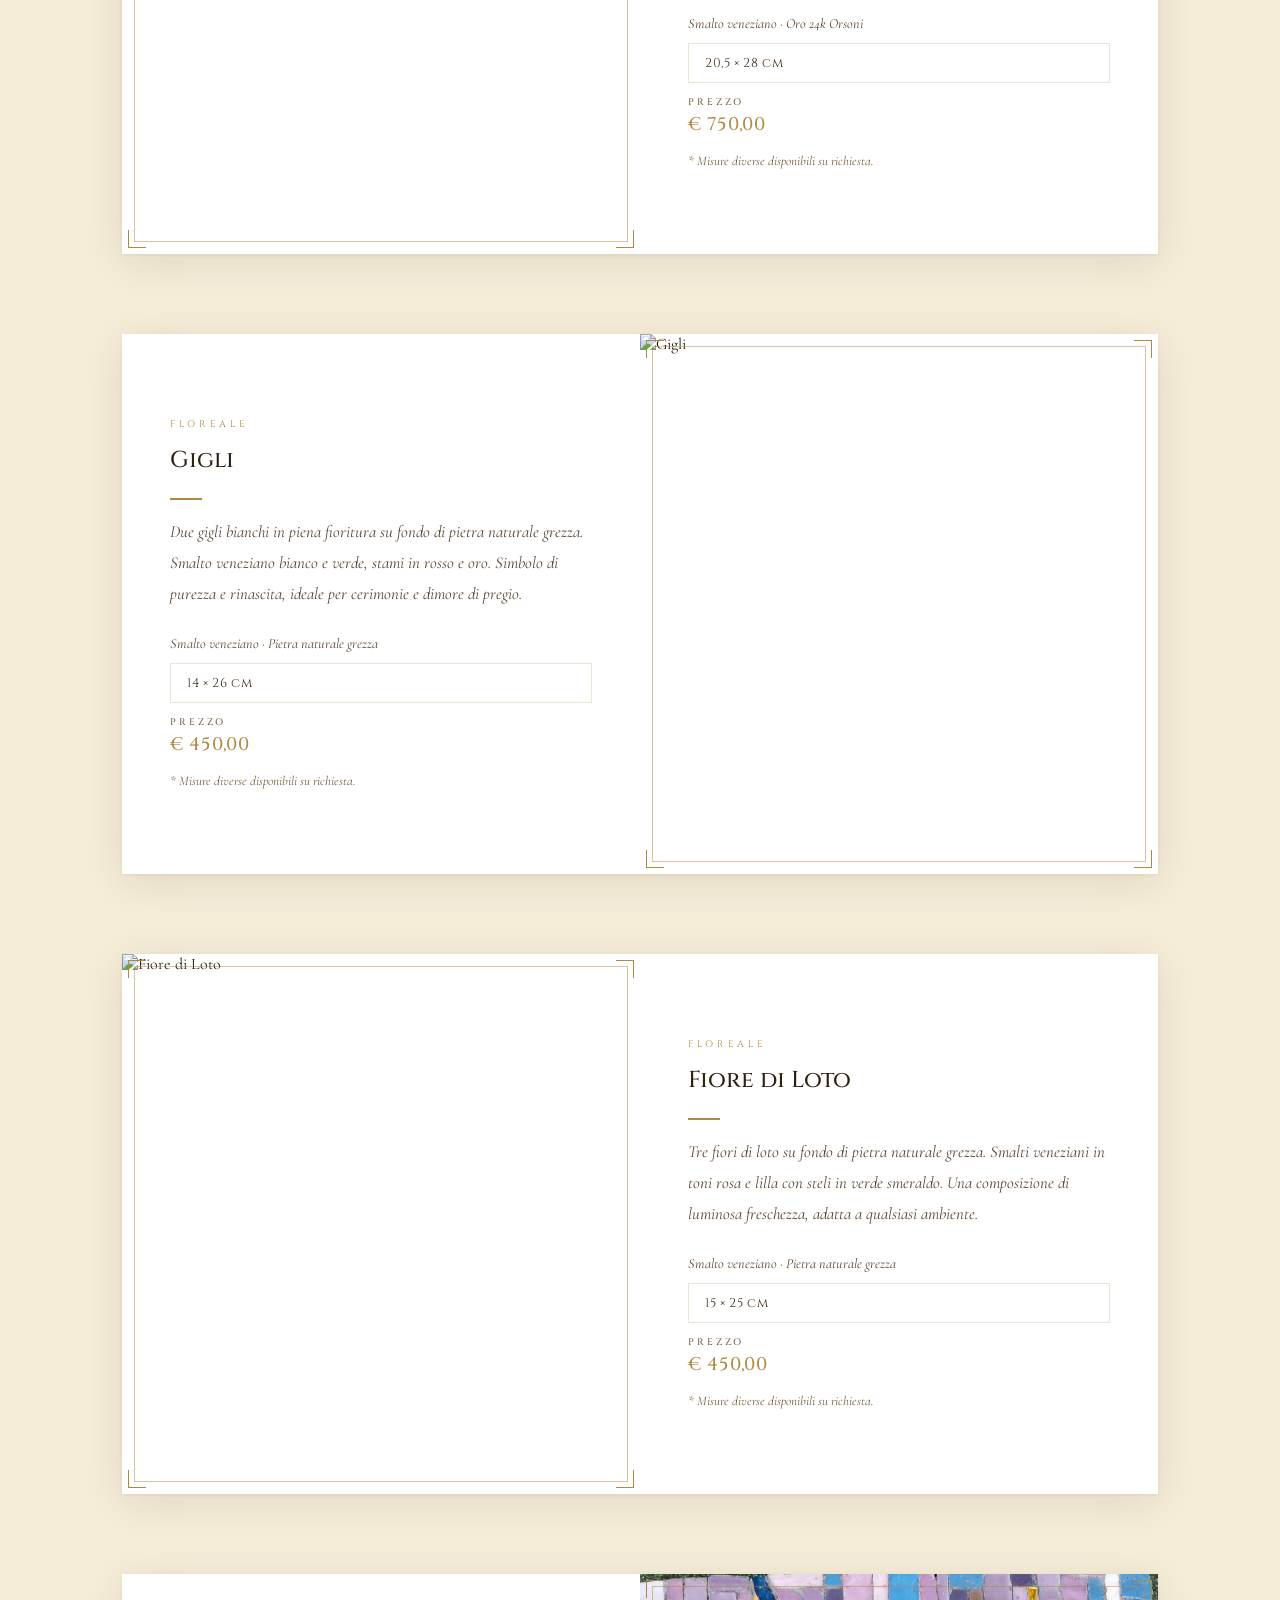
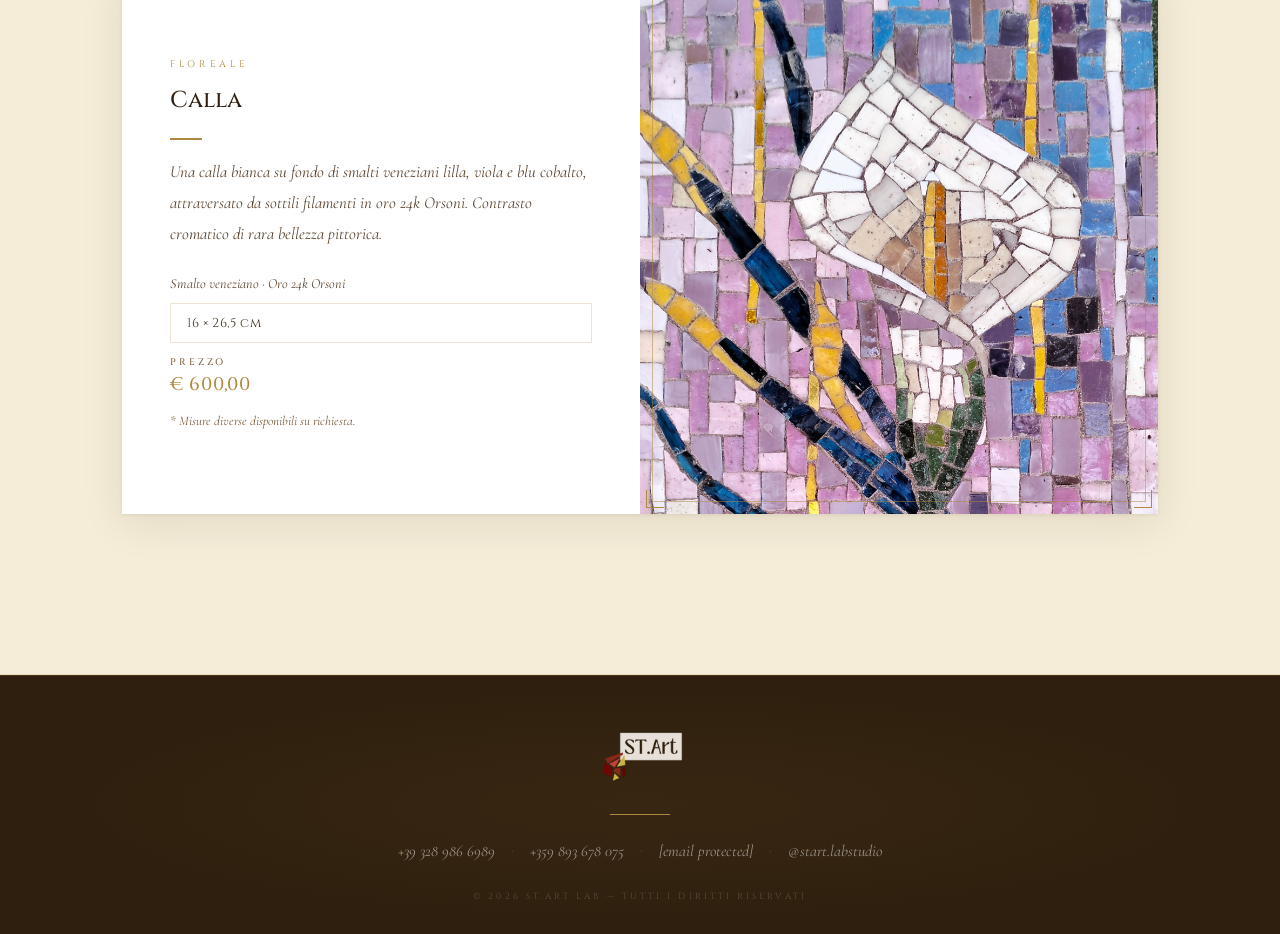
==== commit ca0abb59: "no prezzi" ====
--- a/arte-funeraria.html
+++ b/arte-funeraria.html
@@ -210,8 +210,8 @@
       <p class="opera-desc">Volto del Cristo ispirato all'icona originale di San Damiano, in smalti veneziani e foglia d'oro 24k Orsoni su base in pietra. La profondità dello sguardo e la ricchezza cromatica ne fanno un'opera di grande intensità spirituale.</p>
       <p class="opera-materiali">Smalto veneziano · Oro 24k Orsoni</p>
       <div class="varianti"><div class="variante"><div class="variante-misura">18,5 × 18,5 cm</div></div></div>
-      <div class="opera-prezzo"><span class="opera-prezzo-label">Prezzo</span>€ 650,00</div>
-      <p class="nota-prezzi">* Misure diverse disponibili su richiesta.</p>
+      <!--div class="opera-prezzo"><span class="opera-prezzo-label">Prezzo</span>€ 650,00</div>
+      <p class="nota-prezzi">* Misure diverse disponibili su richiesta.</p-->
     </div>
   </article>
 
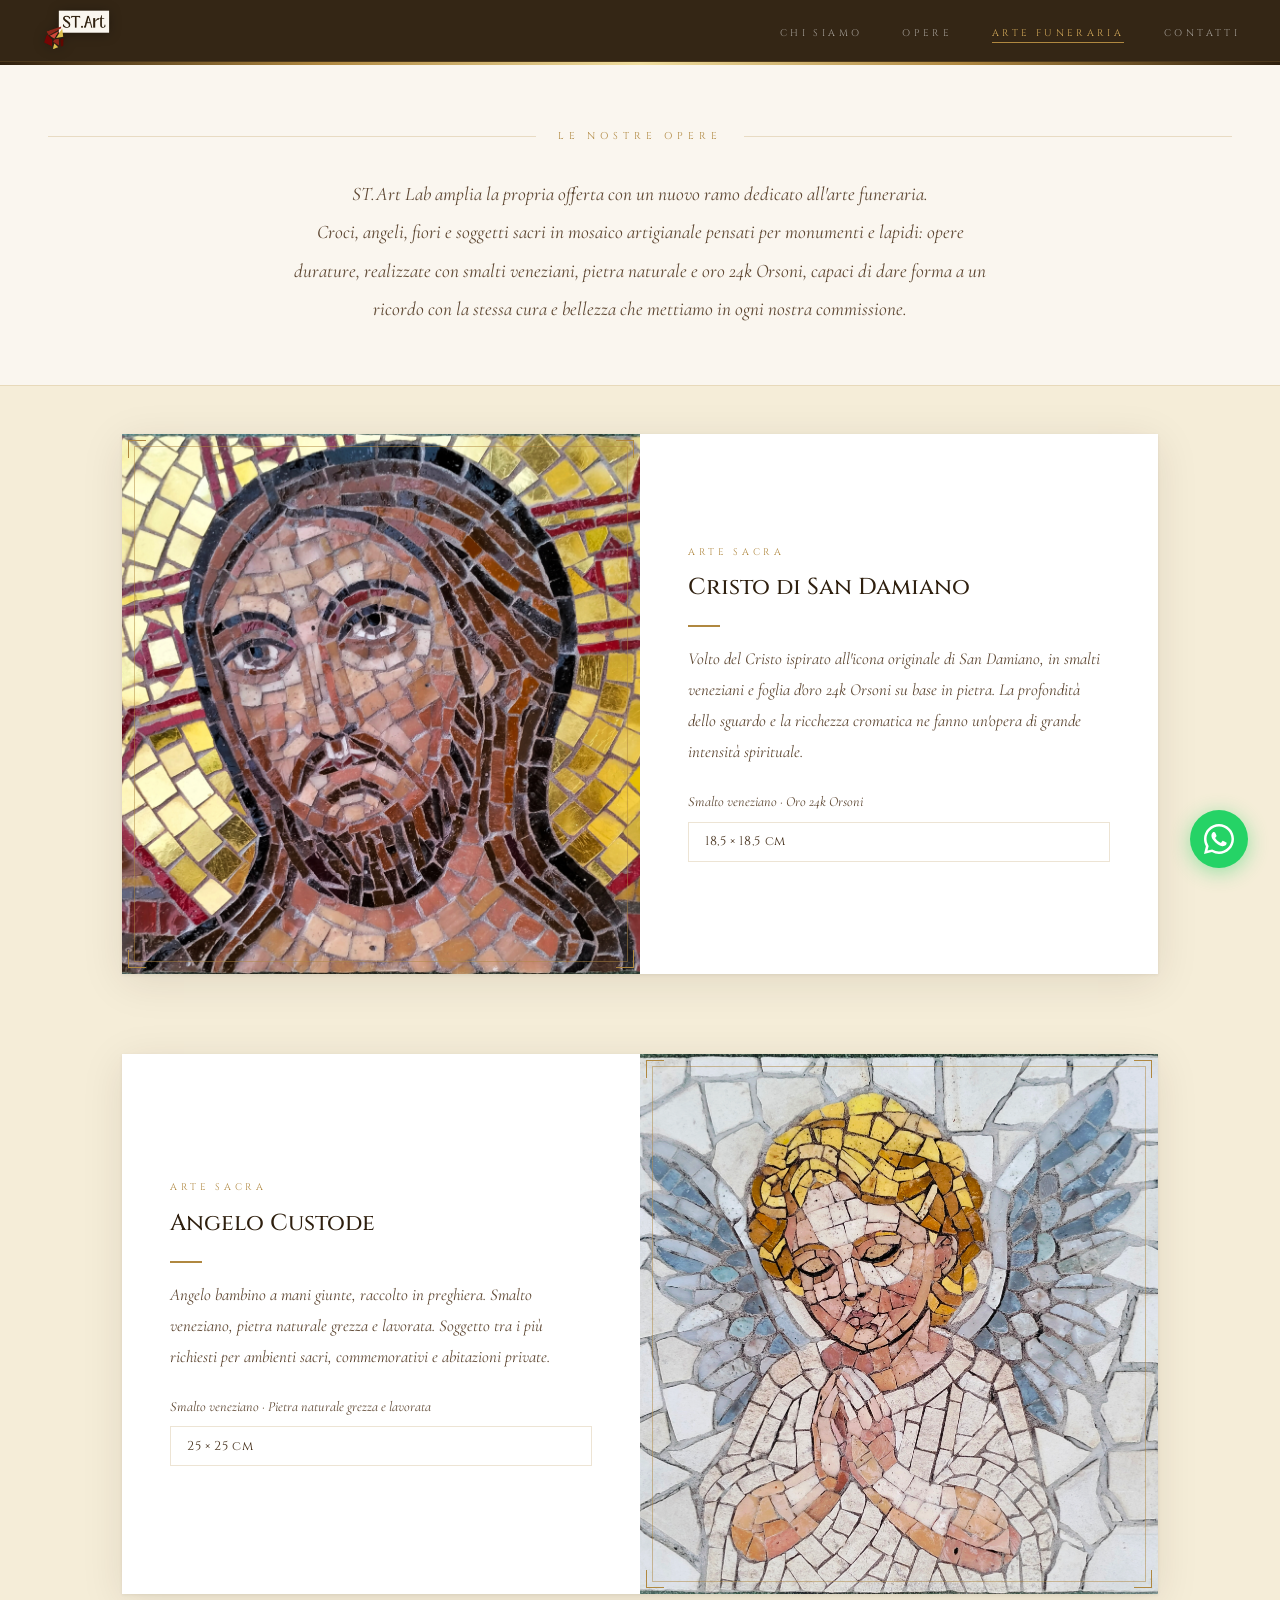
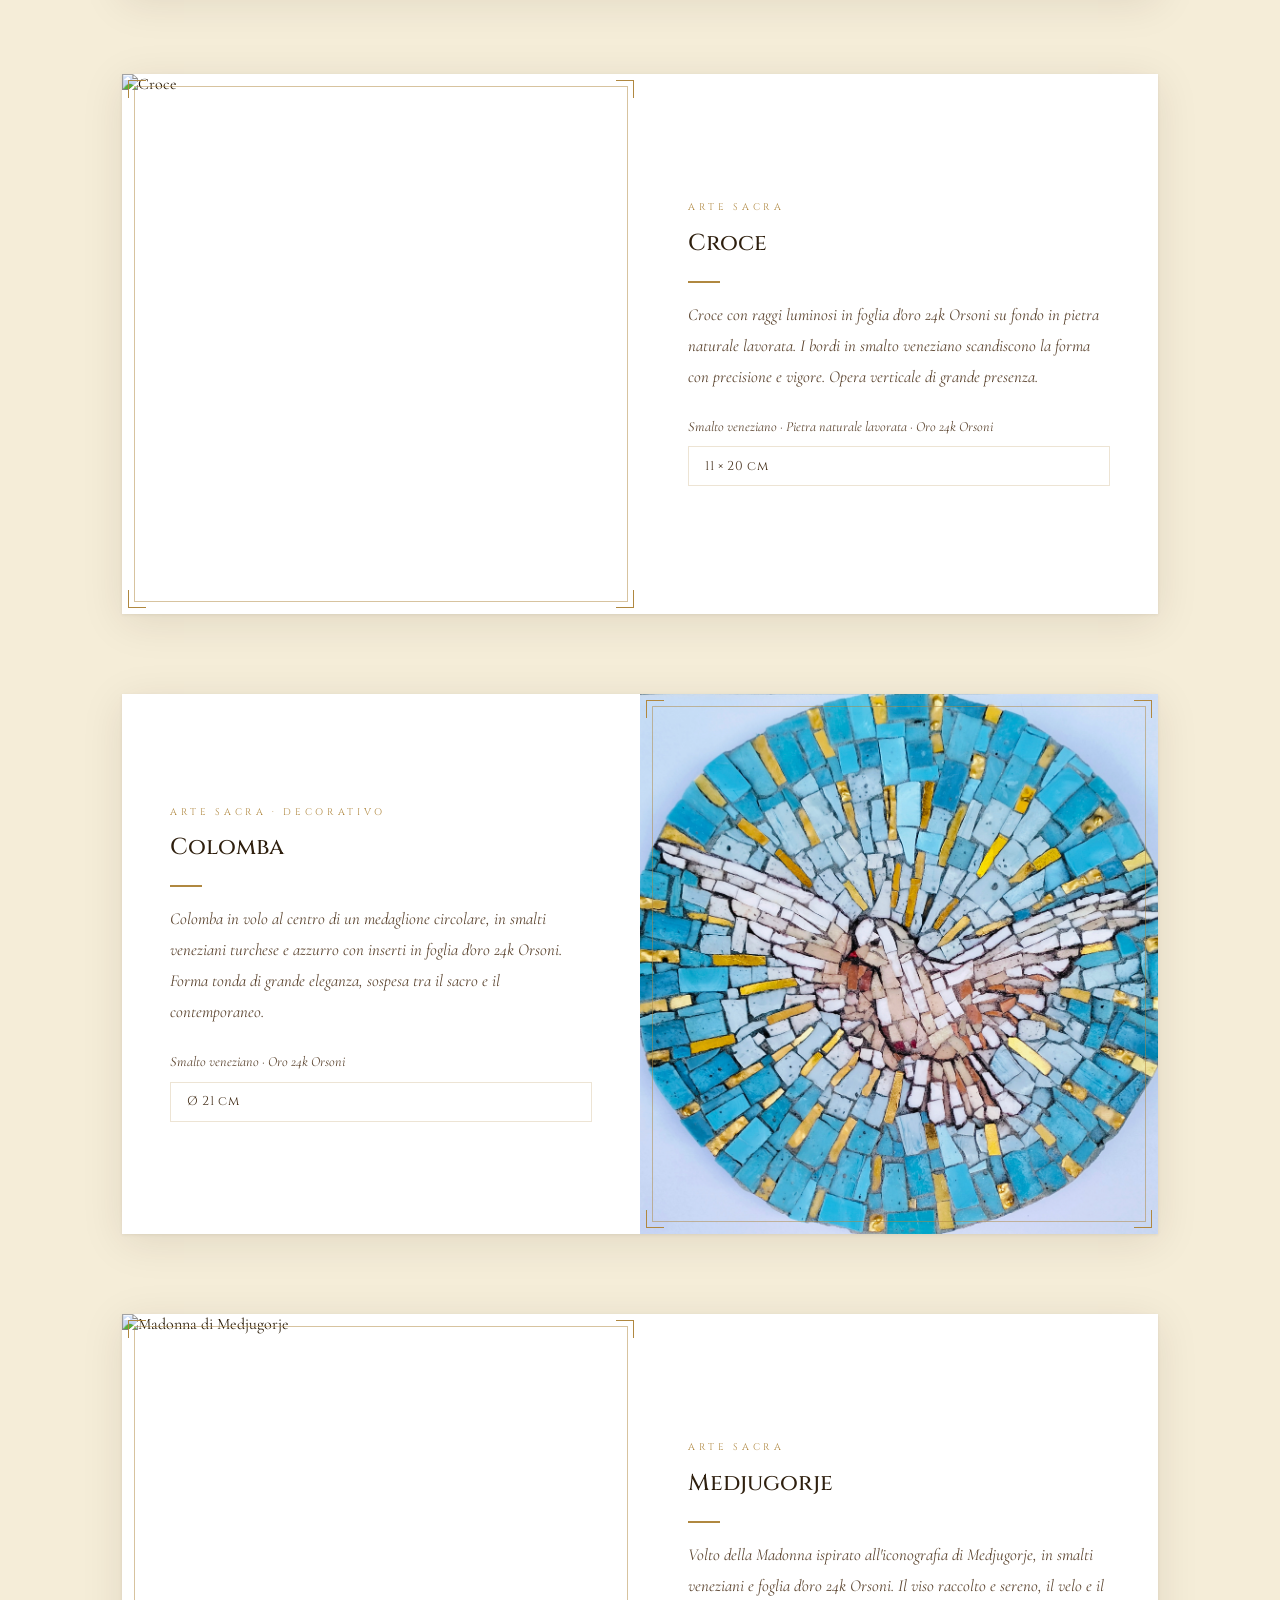
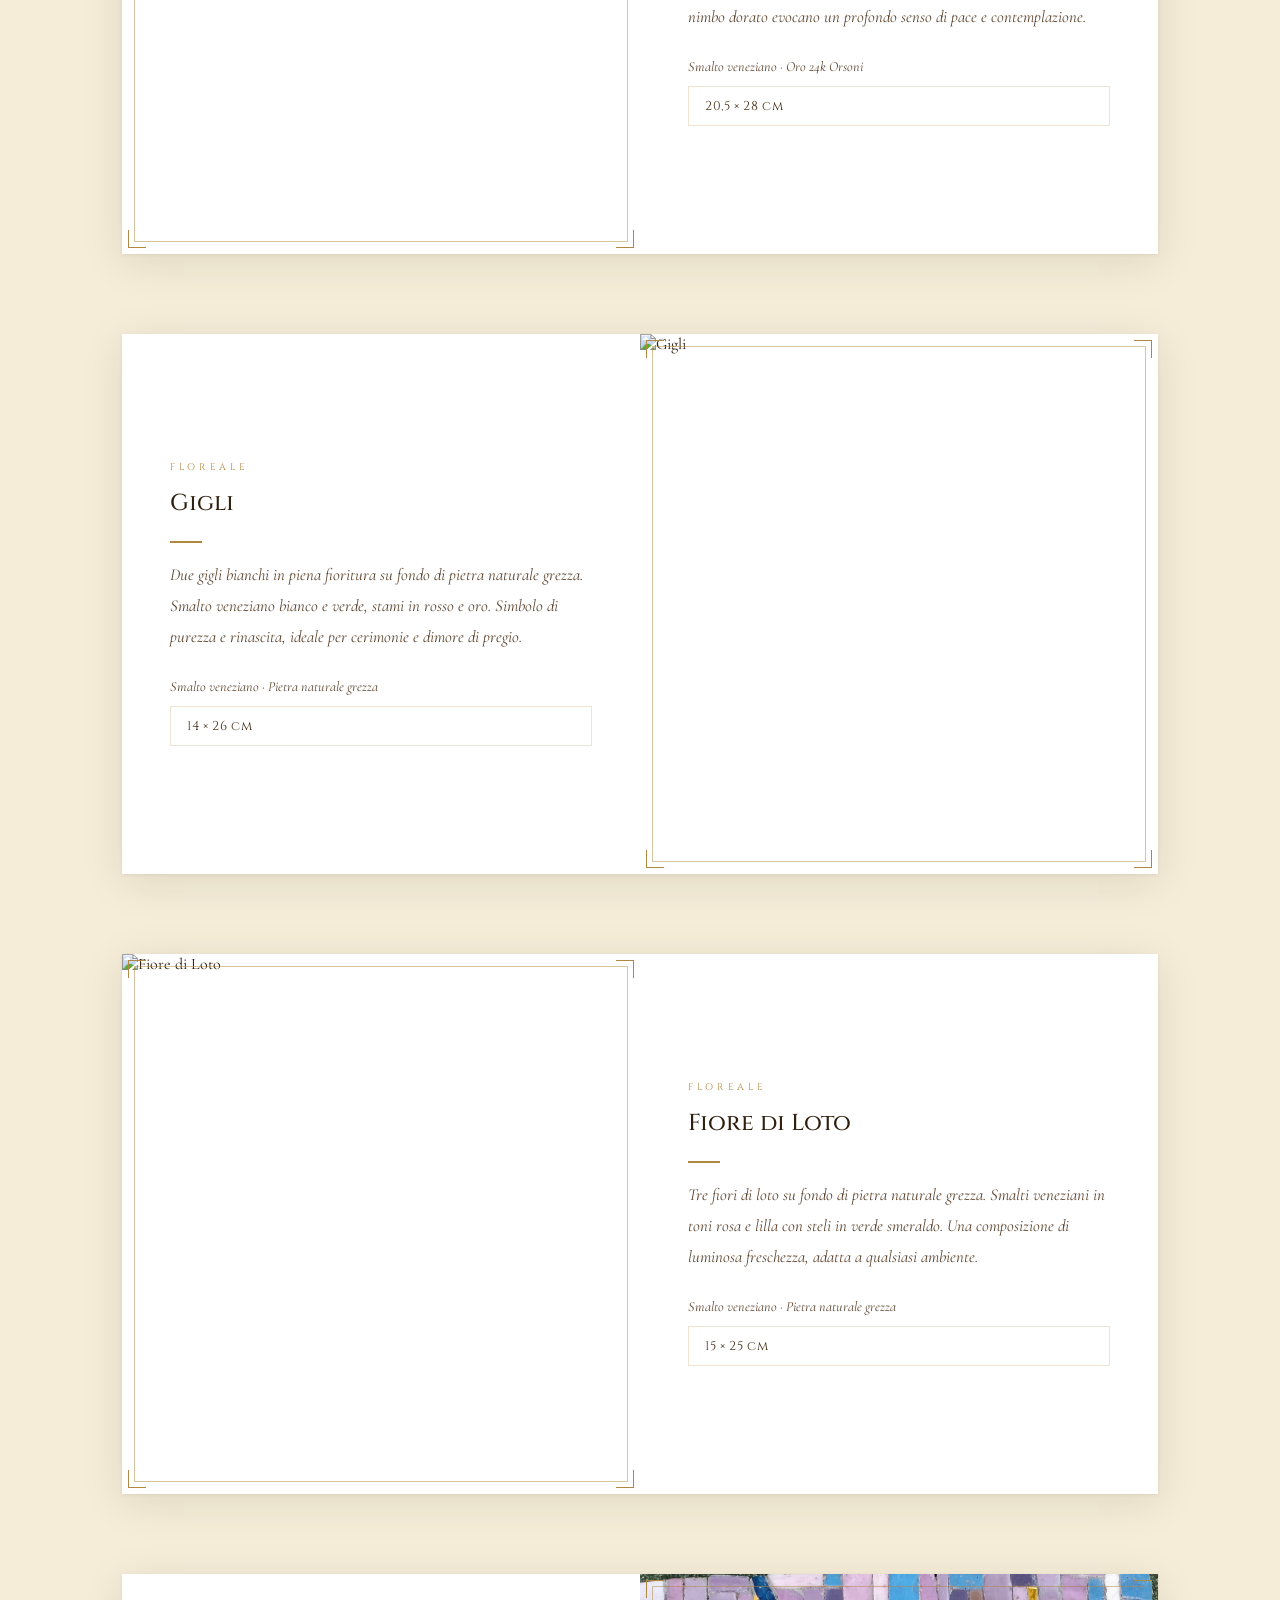
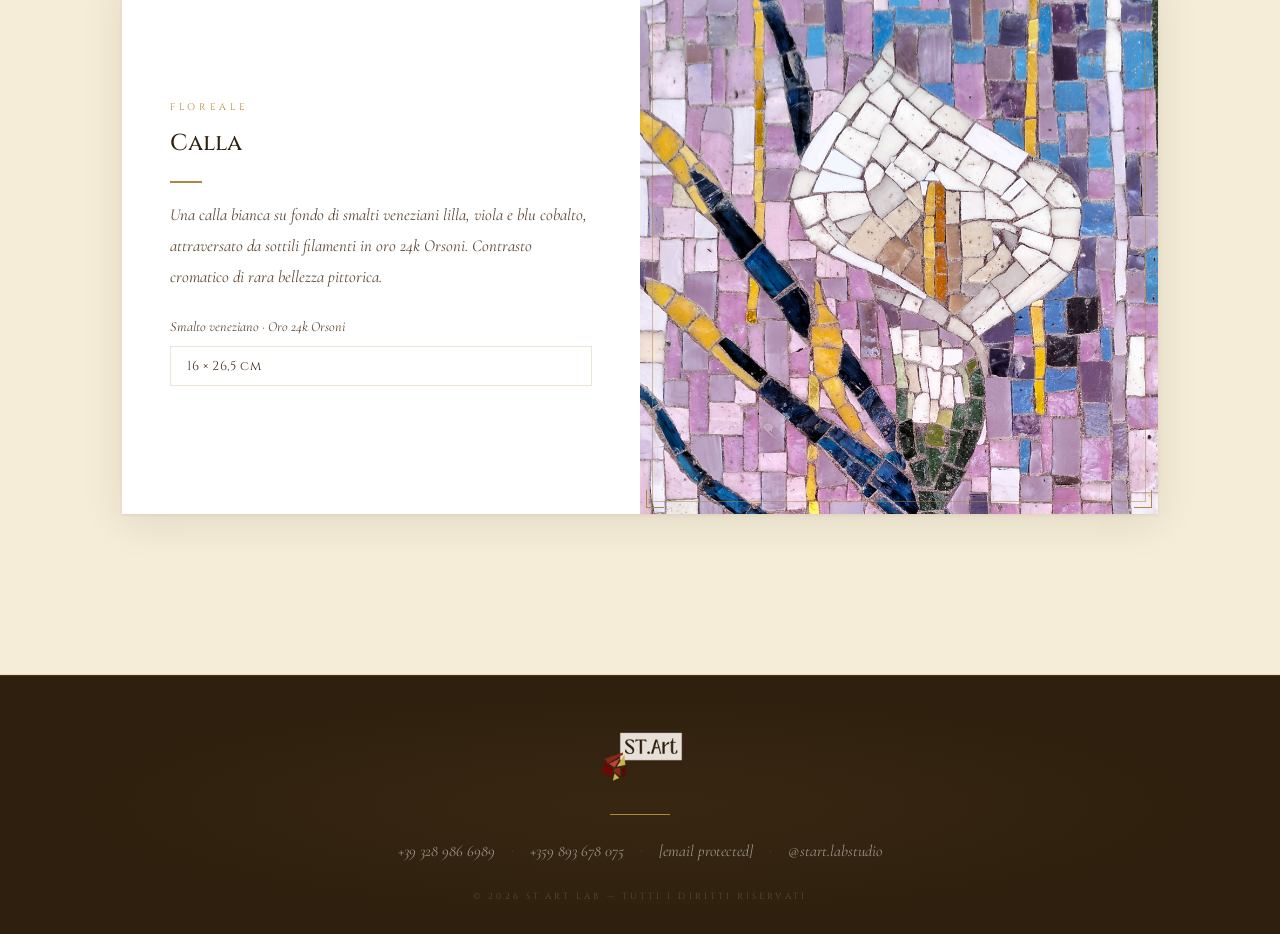
==== commit c8f9aad0: "no prezzi" ====
--- a/arte-funeraria.html
+++ b/arte-funeraria.html
@@ -210,8 +210,6 @@
       <p class="opera-desc">Volto del Cristo ispirato all'icona originale di San Damiano, in smalti veneziani e foglia d'oro 24k Orsoni su base in pietra. La profondità dello sguardo e la ricchezza cromatica ne fanno un'opera di grande intensità spirituale.</p>
       <p class="opera-materiali">Smalto veneziano · Oro 24k Orsoni</p>
       <div class="varianti"><div class="variante"><div class="variante-misura">18,5 × 18,5 cm</div></div></div>
-      <!--div class="opera-prezzo"><span class="opera-prezzo-label">Prezzo</span>€ 650,00</div>
-      <p class="nota-prezzi">* Misure diverse disponibili su richiesta.</p-->
     </div>
   </article>
 
@@ -227,8 +225,6 @@
       <p class="opera-desc">Angelo bambino a mani giunte, raccolto in preghiera. Smalto veneziano, pietra naturale grezza e lavorata. Soggetto tra i più richiesti per ambienti sacri, commemorativi e abitazioni private.</p>
       <p class="opera-materiali">Smalto veneziano · Pietra naturale grezza e lavorata</p>
       <div class="varianti"><div class="variante"><div class="variante-misura">25 × 25 cm</div></div></div>
-      <div class="opera-prezzo"><span class="opera-prezzo-label">Prezzo</span>€ 900,00</div>
-      <p class="nota-prezzi">* Misure diverse disponibili su richiesta.</p>
     </div>
   </article>
 
@@ -244,8 +240,6 @@
       <p class="opera-desc">Croce con raggi luminosi in foglia d'oro 24k Orsoni su fondo in pietra naturale lavorata. I bordi in smalto veneziano scandiscono la forma con precisione e vigore. Opera verticale di grande presenza.</p>
       <p class="opera-materiali">Smalto veneziano · Pietra naturale lavorata · Oro 24k Orsoni</p>
       <div class="varianti"><div class="variante"><div class="variante-misura">11 × 20 cm</div></div></div>
-      <div class="opera-prezzo"><span class="opera-prezzo-label">Prezzo</span>€ 200,00</div>
-      <p class="nota-prezzi">* Misure diverse disponibili su richiesta.</p>
     </div>
   </article>
 
@@ -261,8 +255,6 @@
       <p class="opera-desc">Colomba in volo al centro di un medaglione circolare, in smalti veneziani turchese e azzurro con inserti in foglia d'oro 24k Orsoni. Forma tonda di grande eleganza, sospesa tra il sacro e il contemporaneo.</p>
       <p class="opera-materiali">Smalto veneziano · Oro 24k Orsoni</p>
       <div class="varianti"><div class="variante"><div class="variante-misura">Ø 21 cm</div></div></div>
-      <div class="opera-prezzo"><span class="opera-prezzo-label">Prezzo</span>€ 500,00</div>
-      <p class="nota-prezzi">* Misure diverse disponibili su richiesta.</p>
     </div>
   </article>
 
@@ -278,8 +270,6 @@
       <p class="opera-desc">Volto della Madonna ispirato all'iconografia di Medjugorje, in smalti veneziani e foglia d'oro 24k Orsoni. Il viso raccolto e sereno, il velo e il nimbo dorato evocano un profondo senso di pace e contemplazione.</p>
       <p class="opera-materiali">Smalto veneziano · Oro 24k Orsoni</p>
       <div class="varianti"><div class="variante"><div class="variante-misura">20,5 × 28 cm</div></div></div>
-      <div class="opera-prezzo"><span class="opera-prezzo-label">Prezzo</span>€ 750,00</div>
-      <p class="nota-prezzi">* Misure diverse disponibili su richiesta.</p>
     </div>
   </article>
 
@@ -297,8 +287,6 @@
       <p class="opera-desc">Due gigli bianchi in piena fioritura su fondo di pietra naturale grezza. Smalto veneziano bianco e verde, stami in rosso e oro. Simbolo di purezza e rinascita, ideale per cerimonie e dimore di pregio.</p>
       <p class="opera-materiali">Smalto veneziano · Pietra naturale grezza</p>
       <div class="varianti"><div class="variante"><div class="variante-misura">14 × 26 cm</div></div></div>
-      <div class="opera-prezzo"><span class="opera-prezzo-label">Prezzo</span>€ 450,00</div>
-      <p class="nota-prezzi">* Misure diverse disponibili su richiesta.</p>
     </div>
   </article>
 
@@ -314,8 +302,6 @@
       <p class="opera-desc">Tre fiori di loto su fondo di pietra naturale grezza. Smalti veneziani in toni rosa e lilla con steli in verde smeraldo. Una composizione di luminosa freschezza, adatta a qualsiasi ambiente.</p>
       <p class="opera-materiali">Smalto veneziano · Pietra naturale grezza</p>
       <div class="varianti"><div class="variante"><div class="variante-misura">15 × 25 cm</div></div></div>
-      <div class="opera-prezzo"><span class="opera-prezzo-label">Prezzo</span>€ 450,00</div>
-      <p class="nota-prezzi">* Misure diverse disponibili su richiesta.</p>
     </div>
   </article>
 
@@ -331,8 +317,6 @@
       <p class="opera-desc">Una calla bianca su fondo di smalti veneziani lilla, viola e blu cobalto, attraversato da sottili filamenti in oro 24k Orsoni. Contrasto cromatico di rara bellezza pittorica.</p>
       <p class="opera-materiali">Smalto veneziano · Oro 24k Orsoni</p>
       <div class="varianti"><div class="variante"><div class="variante-misura">16 × 26,5 cm</div></div></div>
-      <div class="opera-prezzo"><span class="opera-prezzo-label">Prezzo</span>€ 600,00</div>
-      <p class="nota-prezzi">* Misure diverse disponibili su richiesta.</p>
     </div>
   </article>
 
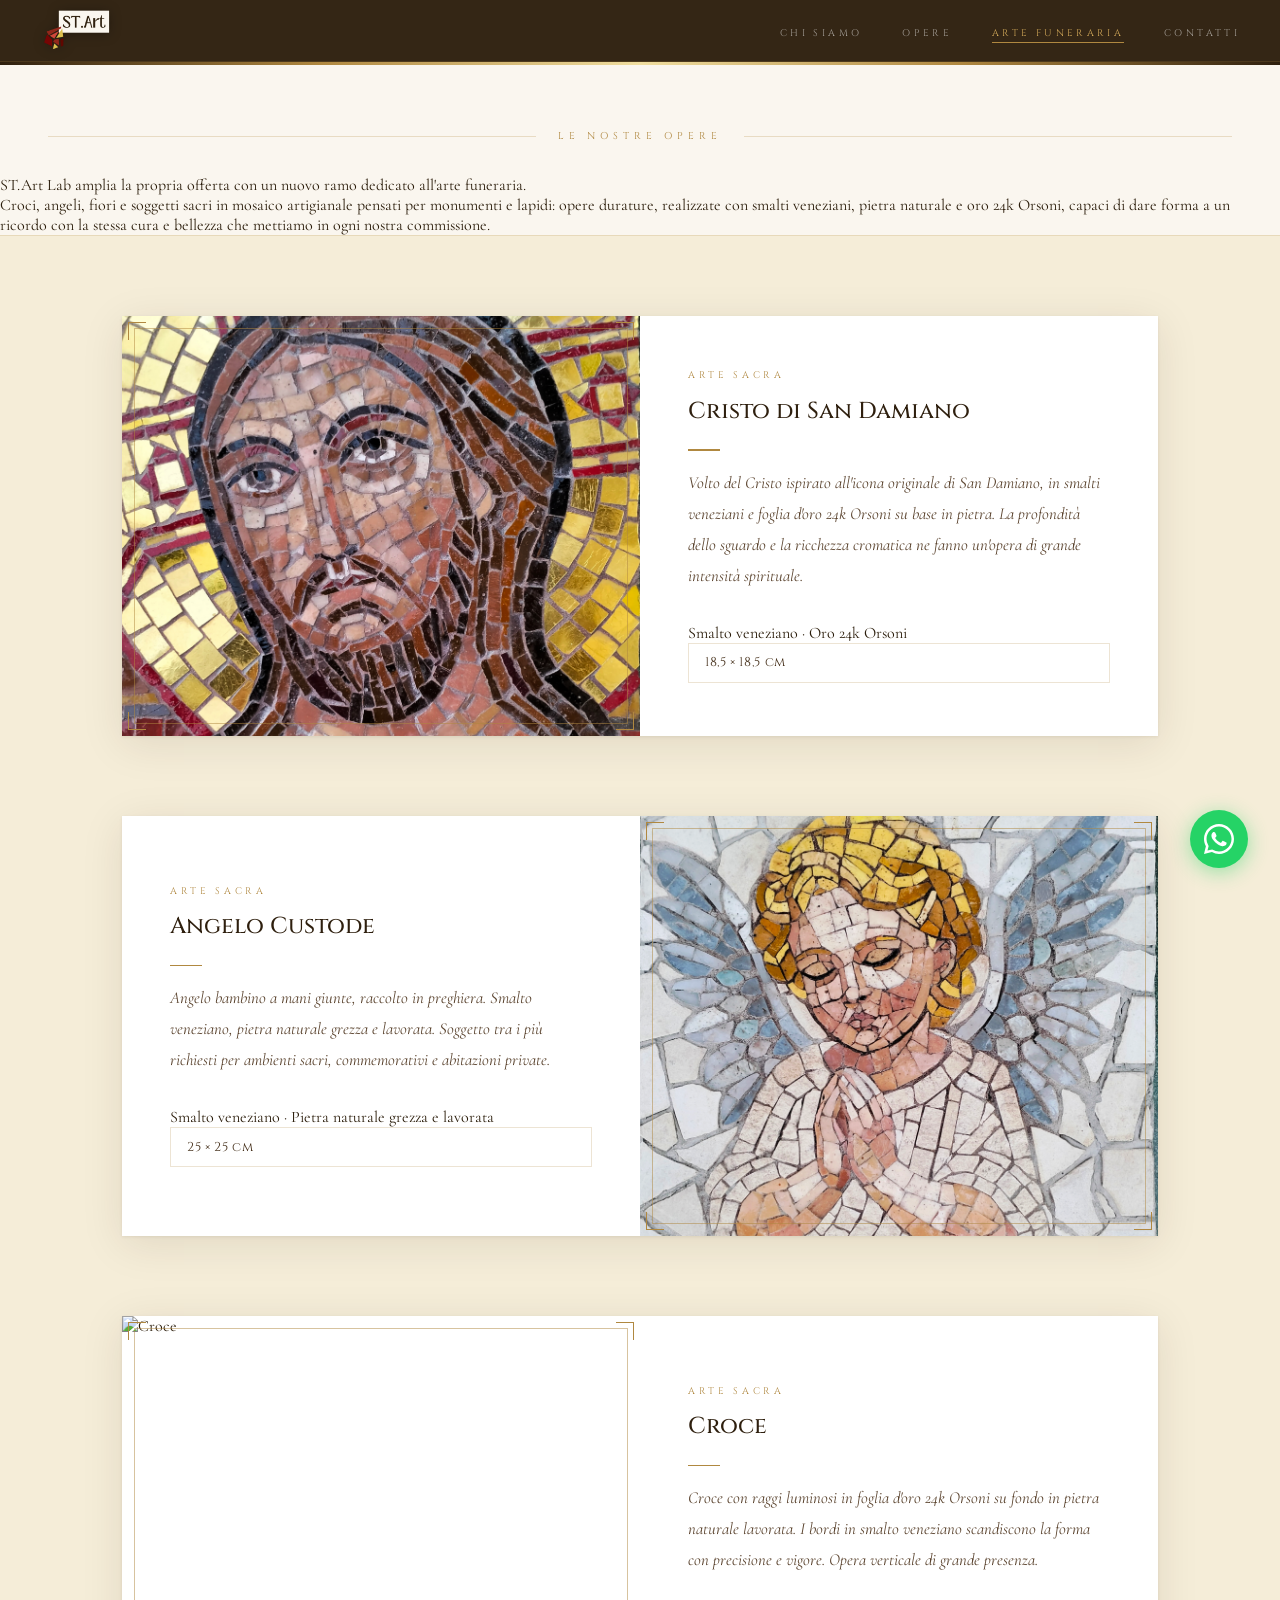
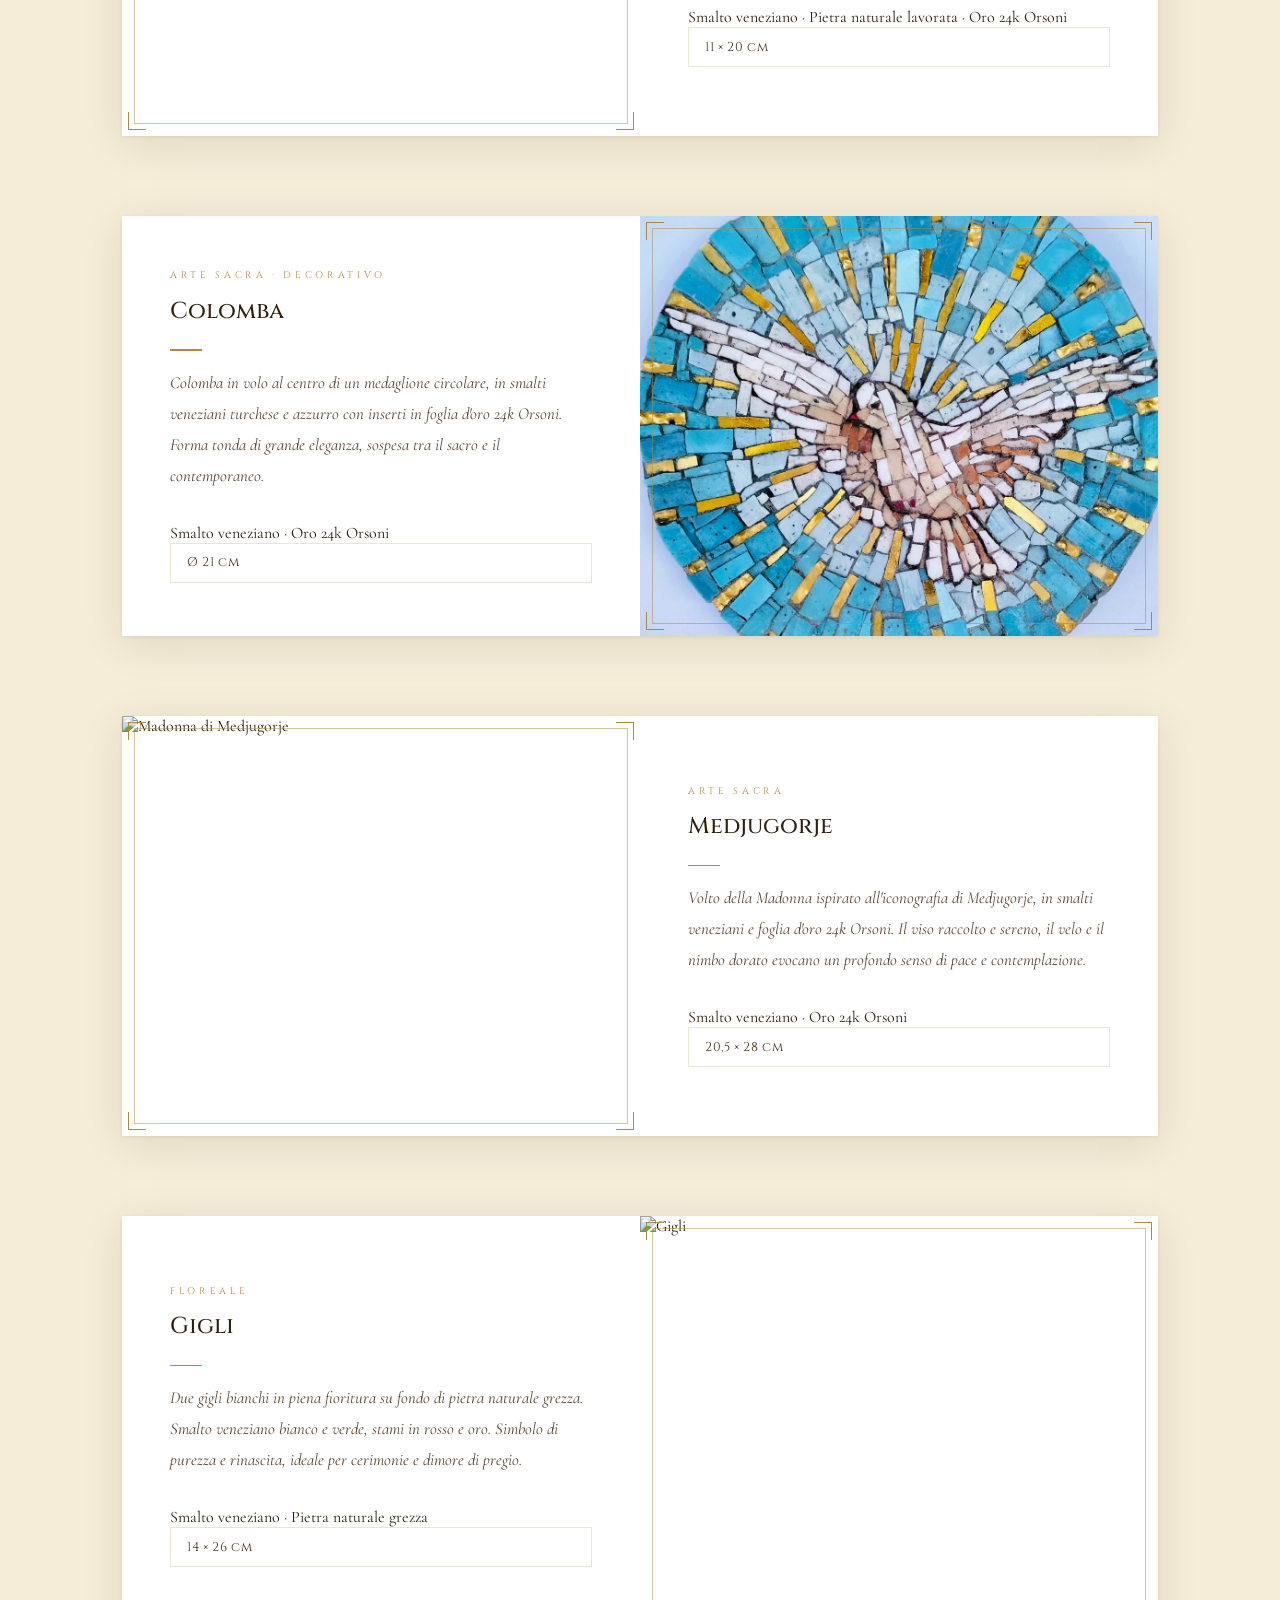
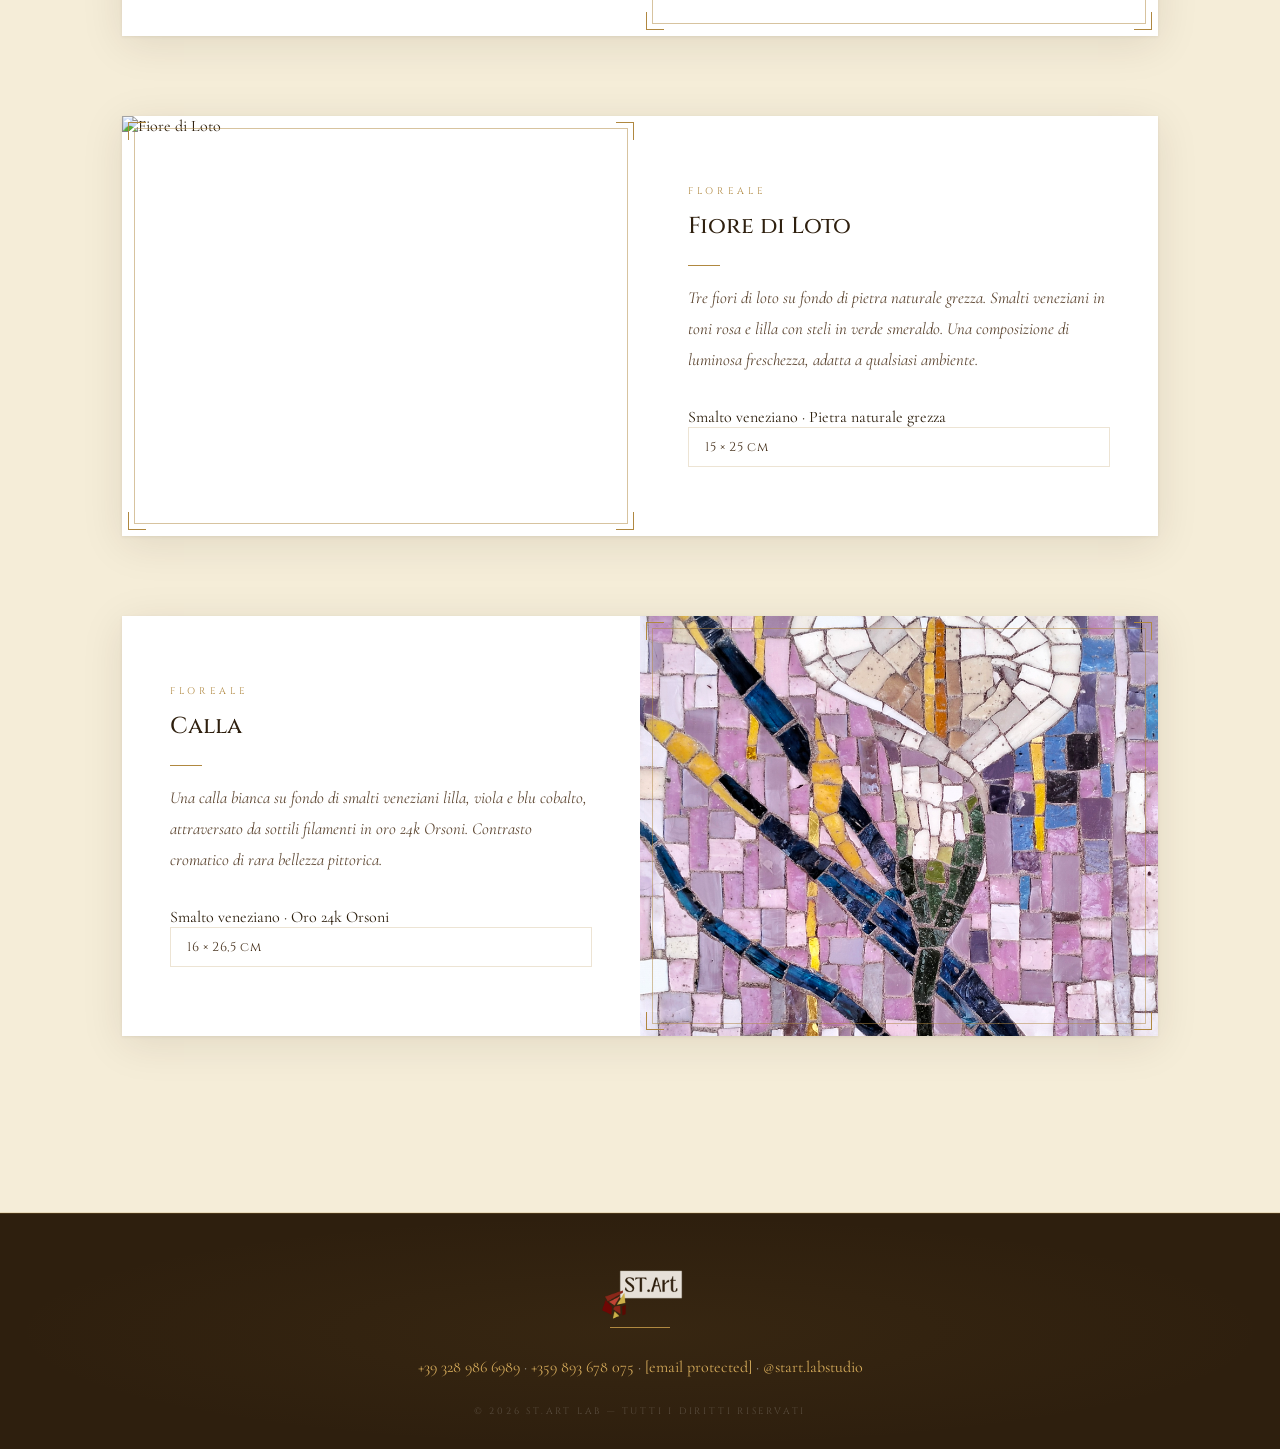
==== commit 3786aee1: "stile esterno" ====
--- a/arte-funeraria.html
+++ b/arte-funeraria.html
@@ -5,7 +5,8 @@
 <meta name="viewport" content="width=device-width, initial-scale=1.0">
 <title>Arte Funeraria — ST.Art Lab</title>
 <link href="https://fonts.googleapis.com/css2?family=Cinzel:wght@400;500;600&family=Cormorant+Garamond:ital,wght@0,300;0,400;0,500;1,300;1,400;1,500&display=swap" rel="stylesheet">
-<style>
+<link rel="stylesheet" href="css/style.css">
+<!--style>
 @font-face {
   font-family: "Laubag";
   src: url("./fonts/Laubag.woff2") format("woff2"),
@@ -161,7 +162,7 @@
   padding: 0.35rem 1rem; cursor: pointer; align-self: flex-end;
 }
 #lb-close:hover { background: rgba(176,136,64,0.1); }
-</style>
+</style-->
 </head>
 <body>
 
@@ -231,7 +232,7 @@
   <article class="opera">
     <div class="opera-foto-wrapper">
       <div class="angolo angolo-tl"></div><div class="angolo angolo-tr"></div><div class="angolo angolo-bl"></div><div class="angolo angolo-br"></div>
-      <img src="immagini/croce.jpg" alt="Croce">
+      <img src="immagini/aeternum/croce.jpg" alt="Croce">
     </div>
     <div class="opera-scheda">
       <div class="opera-categoria">Arte Sacra</div>
@@ -246,7 +247,7 @@
   <article class="opera">
     <div class="opera-foto-wrapper">
       <div class="angolo angolo-tl"></div><div class="angolo angolo-tr"></div><div class="angolo angolo-bl"></div><div class="angolo angolo-br"></div>
-      <img src="immagini/colomba.jpg" alt="Colomba">
+      <img src="immagini/aeternum/colomba.jpg" alt="Colomba">
     </div>
     <div class="opera-scheda">
       <div class="opera-categoria">Arte Sacra · Decorativo</div>
@@ -261,7 +262,7 @@
   <article class="opera">
     <div class="opera-foto-wrapper">
       <div class="angolo angolo-tl"></div><div class="angolo angolo-tr"></div><div class="angolo angolo-bl"></div><div class="angolo angolo-br"></div>
-      <img src="immagini/madonna_medjugorie.jpg" alt="Madonna di Medjugorje">
+      <img src="immagini/aeternum/madonna_medjugorie.jpg" alt="Madonna di Medjugorje">
     </div>
     <div class="opera-scheda">
       <div class="opera-categoria">Arte Sacra</div>
@@ -278,7 +279,7 @@
   <article class="opera">
     <div class="opera-foto-wrapper">
       <div class="angolo angolo-tl"></div><div class="angolo angolo-tr"></div><div class="angolo angolo-bl"></div><div class="angolo angolo-br"></div>
-      <img src="immagini/giglio.jpg" alt="Gigli">
+      <img src="immagini/aeternum/giglio.jpg" alt="Gigli">
     </div>
     <div class="opera-scheda">
       <div class="opera-categoria">Floreale</div>
@@ -293,7 +294,7 @@
   <article class="opera">
     <div class="opera-foto-wrapper">
       <div class="angolo angolo-tl"></div><div class="angolo angolo-tr"></div><div class="angolo angolo-bl"></div><div class="angolo angolo-br"></div>
-      <img src="immagini/fiorediloto.jpg" alt="Fiore di Loto">
+      <img src="immagini/aeternum/fiorediloto.jpg" alt="Fiore di Loto">
     </div>
     <div class="opera-scheda">
       <div class="opera-categoria">Floreale</div>
@@ -308,7 +309,7 @@
   <article class="opera">
     <div class="opera-foto-wrapper">
       <div class="angolo angolo-tl"></div><div class="angolo angolo-tr"></div><div class="angolo angolo-bl"></div><div class="angolo angolo-br"></div>
-      <img src="immagini/callafondoviola.jpg" alt="Calla">
+      <img src="immagini/aeternum/callafondoviola.jpg" alt="Calla">
     </div>
     <div class="opera-scheda">
       <div class="opera-categoria">Floreale</div>
--- a/css/style.css
+++ b/css/style.css
@@ -0,0 +1,436 @@
+/* ============================================================
+   ST.ART LAB — style.css
+   Foglio di stile condiviso da tutte le pagine del sito
+   ============================================================ */
+
+/* ── FONT FACE ── */
+@font-face {
+  font-family: "Laubag";
+  src: url("./fonts/Laubag.woff2") format("woff2"),
+       url("./fonts/Laubag.woff") format("woff");
+  font-weight: normal;
+  font-style: normal;
+  font-display: swap;
+}
+
+/* ── RESET & VARIABILI ── */
+*, *::before, *::after { box-sizing: border-box; margin: 0; padding: 0; }
+
+:root {
+  --oro:          #b08840;
+  --oro-luce:     #d4aa5a;
+  --oro-pallido:  #f0dea0;
+  --bruno:        #2e1f0e;
+  --bruno-medio:  #4a3520;
+  --bruno-chiaro: #7a5c3a;
+  --crema:        #faf6ef;
+  --crema-scura:  #ede4d4;
+  --pergamena:    #f5edd8;
+  --testo:        #2a1c0a;
+  --testo-morbido:#5c4530;
+}
+
+html { scroll-behavior: smooth; }
+
+body {
+  font-family: "Cormorant Garamond", Georgia, serif;
+  background: var(--crema);
+  color: var(--testo);
+  overflow-x: hidden;
+}
+
+/* ── BANDA ORO ── */
+.banda-oro {
+  height: 3px;
+  background: linear-gradient(90deg,
+    var(--bruno) 0%, var(--oro) 25%,
+    var(--oro-pallido) 50%, var(--oro) 75%,
+    var(--bruno) 100%);
+}
+
+/* ── LINEA ORO ── */
+.linea-oro {
+  width: 60px;
+  height: 1px;
+  background: var(--oro);
+  margin: 0 auto 1.4rem;
+}
+
+/* ── ETICHETTA ── */
+.etichetta {
+  display: inline-block;
+  font-family: "Cinzel", serif;
+  font-size: 0.62rem;
+  letter-spacing: 0.45em;
+  color: var(--oro);
+  text-transform: uppercase;
+  margin-bottom: 1.8rem;
+}
+
+/* ── ANGOLI DECORATIVI ── */
+.angolo { position: absolute; z-index: 3; width: 18px; height: 18px; border-color: var(--oro); border-style: solid; }
+.angolo-tl { top: 6px;    left: 6px;   border-width: 1.5px 0 0 1.5px; }
+.angolo-tr { top: 6px;    right: 6px;  border-width: 1.5px 1.5px 0 0; }
+.angolo-bl { bottom: 6px; left: 6px;   border-width: 0 0 1.5px 1.5px; }
+.angolo-br { bottom: 6px; right: 6px;  border-width: 0 1.5px 1.5px 0; }
+
+/* Variante grande (usata in hero/chi-siamo) */
+.angolo-lg { width: 20px; height: 20px; }
+.angolo-lg.angolo-tl { top: 8px;    left: 8px; }
+.angolo-lg.angolo-tr { top: 8px;    right: 8px; }
+.angolo-lg.angolo-bl { bottom: 8px; left: 8px; }
+.angolo-lg.angolo-br { bottom: 8px; right: 8px; }
+
+/* ── ORNAMENTO SVG ── */
+.ornamento { position: absolute; width: 50px; height: 50px; opacity: 0.35; }
+.ornamento svg { width: 100%; height: 100%; }
+.ornamento-tl { top: 16px; left: 20px; }
+.ornamento-tr { top: 16px; right: 20px; transform: scaleX(-1); }
+.ornamento-bl { bottom: 16px; left: 20px; transform: scaleY(-1); }
+.ornamento-br { bottom: 16px; right: 20px; transform: scale(-1); }
+
+/* Variante grande hero */
+.ornamento-54 { width: 54px; height: 54px; opacity: 0.3; }
+.ornamento-54.ornamento-tl { top: 20px; left: 24px; }
+.ornamento-54.ornamento-tr { top: 20px; right: 24px; transform: scaleX(-1); }
+.ornamento-54.ornamento-bl { bottom: 20px; left: 24px; transform: scaleY(-1); }
+.ornamento-54.ornamento-br { bottom: 20px; right: 24px; transform: scale(-1); }
+
+/* ── NAVIGAZIONE ── */
+nav {
+  position: fixed; top: 0; left: 0; right: 0; z-index: 1000;
+  background: rgba(46,31,14,0.97);
+  backdrop-filter: blur(8px);
+  border-bottom: 1px solid rgba(176,136,64,0.2);
+  display: flex; align-items: center; justify-content: space-between;
+  padding: 0 2.5rem;
+  height: 62px;
+}
+.nav-logo { display: flex; align-items: center; text-decoration: none; flex-shrink: 0; }
+.nav-logo img {
+  height: 42px; width: auto;
+  filter: drop-shadow(0 1px 6px rgba(0,0,0,0.35));
+  transition: opacity 0.2s;
+}
+.nav-logo:hover img { opacity: 0.85; }
+.nav-links { display: flex; gap: 2.5rem; list-style: none; }
+.nav-links a {
+  font-family: "Cinzel", serif; font-size: 0.6rem; letter-spacing: 0.35em;
+  text-transform: uppercase; color: rgba(255,255,255,0.55);
+  text-decoration: none; transition: color 0.2s;
+}
+.nav-links a:hover,
+.nav-links a.attivo { color: var(--oro-luce); }
+.nav-links a.attivo { border-bottom: 1px solid var(--oro); padding-bottom: 2px; }
+
+@media (max-width: 600px) {
+  nav { padding: 0 1.2rem; }
+  .nav-links { gap: 1.4rem; }
+  .nav-links a { font-size: 0.55rem; letter-spacing: 0.2em; }
+}
+
+/* ── SFONDO PERGAMENA ── */
+.sfondo-pergamena {
+  background: var(--pergamena);
+  border-top: 1px solid rgba(176,136,64,0.2);
+  border-bottom: 1px solid rgba(176,136,64,0.2);
+}
+
+/* ── TITOLO SEZIONE ── */
+.titolo-sezione { text-align: center; margin-bottom: 4.5rem; }
+.titolo-sezione h2 {
+  font-family: "Cinzel", serif;
+  font-size: clamp(1.3rem, 2.5vw, 1.9rem);
+  font-weight: 500; color: var(--bruno);
+  margin-bottom: 0.6rem; letter-spacing: 0.05em;
+}
+.titolo-sezione p { font-style: italic; color: var(--bruno-chiaro); font-size: 1.1rem; }
+
+/* ── TITOLO CENTRO (valori / chi siamo) ── */
+.titolo-centro { text-align: center; margin-bottom: 4.5rem; }
+.titolo-centro .etichetta {
+  display: inline-block; font-family: "Cinzel", serif;
+  font-size: 0.6rem; letter-spacing: 0.45em; color: var(--oro);
+  text-transform: uppercase; margin-bottom: 1.1rem;
+}
+.titolo-centro h2 {
+  font-family: "Cinzel", serif;
+  font-size: clamp(1.3rem, 2.5vw, 1.9rem);
+  font-weight: 500; color: var(--bruno); letter-spacing: 0.04em;
+}
+
+/* ── LIGHTBOX ── */
+#lb-overlay {
+  display: none; position: fixed; inset: 0; z-index: 99999;
+  background: rgba(8,4,1,0.96);
+  justify-content: center; align-items: center;
+  padding: 1rem;
+}
+#lb-overlay.open { display: flex; }
+#lb-box {
+  position: relative; display: flex; flex-direction: column;
+  align-items: center; gap: 0.8rem;
+  max-width: 92vw; max-height: 92vh;
+}
+#lb-overlay img {
+  max-width: 88vw; max-height: 82vh;
+  object-fit: contain; display: block;
+  box-shadow: 0 0 60px rgba(176,136,64,0.2);
+}
+#lb-close {
+  font-family: "Cinzel", serif; font-size: 0.7rem;
+  letter-spacing: 0.35em; text-transform: uppercase;
+  color: var(--oro-luce); background: transparent;
+  border: 1px solid rgba(176,136,64,0.5);
+  padding: 0.35rem 1rem; cursor: pointer;
+  align-self: flex-end;
+}
+#lb-close:hover { background: rgba(176,136,64,0.1); }
+
+/* ── WHATSAPP WIDGET ── */
+#wa-widget {
+  position: fixed; bottom: 2rem; right: 2rem; z-index: 9998;
+  background: #25d366; width: 58px; height: 58px;
+  border-radius: 50%;
+  display: flex; align-items: center; justify-content: center;
+  box-shadow: 0 4px 20px rgba(37,211,102,0.45);
+  transition: transform 0.2s, box-shadow 0.2s;
+}
+#wa-widget:hover {
+  transform: scale(1.1);
+  box-shadow: 0 6px 28px rgba(37,211,102,0.6);
+}
+
+/* ── FOOTER ── */
+footer {
+  background: var(--bruno);
+  padding: 3.5rem 2rem 2rem;
+  text-align: center;
+  border-top: 1px solid rgba(176,136,64,0.2);
+  position: relative; overflow: hidden;
+}
+footer::before {
+  content: ""; position: absolute; inset: 0;
+  background: radial-gradient(ellipse at center, rgba(176,136,64,0.07) 0%, transparent 70%);
+}
+.footer-inner { position: relative; z-index: 1; }
+.footer-logo { height: 52px; width: auto; opacity: 0.9; }
+.footer-linea-oro { width: 60px; height: 1px; background: var(--oro); margin: 1.5rem auto; }
+.footer-contatti { font-size: 1rem; color: rgba(255,255,255,0.5); line-height: 2.2; margin-bottom: 1.2rem; }
+.footer-contatti a { color: var(--oro-luce); text-decoration: none; }
+.footer-contatti a:hover { text-decoration: underline; }
+.footer-copy {
+  font-family: "Cinzel", serif; font-size: 0.58rem; letter-spacing: 0.3em;
+  text-transform: uppercase; color: rgba(255,255,255,0.2);
+}
+
+/* Variante footer brochure */
+.chiusura { background: var(--bruno); padding: 3.5rem 2rem; text-align: center; border-top: 1px solid rgba(176,136,64,0.2); position: relative; overflow: hidden; }
+.chiusura::before { content: ""; position: absolute; inset: 0; background: radial-gradient(ellipse at center, rgba(176,136,64,0.07) 0%, transparent 70%); }
+.chiusura-inner { position: relative; z-index: 1; }
+.chiusura-logo { height: 52px; width: auto; opacity: 0.9; margin-bottom: 1.2rem; }
+.chiusura-contatti { font-size: 1rem; color: rgba(255,255,255,0.5); line-height: 2.2; margin-bottom: 1.2rem; }
+.chiusura-contatti strong { display: block; font-family: "Cinzel", serif; font-size: 0.6rem; letter-spacing: 0.35em; text-transform: uppercase; color: var(--oro); margin-top: 1rem; }
+.chiusura-contatti a { color: var(--oro-luce); text-decoration: none; }
+.insta-icon { width: 28px; height: 28px; vertical-align: middle; margin-left: 0.4rem; }
+.chiusura-copy { font-family: "Cinzel", serif; font-size: 0.58rem; letter-spacing: 0.3em; text-transform: uppercase; color: rgba(255,255,255,0.2); margin-top: 1.8rem; }
+
+/* ── FORM CONTATTI ── */
+.form-section { background: var(--crema-scura); padding: 5rem 2rem; border-top: 1px solid rgba(176,136,64,0.15); }
+.form-inner { max-width: 560px; margin: 0 auto; text-align: center; }
+.form-inner h2 { font-family: "Cinzel", serif; font-size: clamp(1.2rem, 2.5vw, 1.7rem); color: var(--bruno); margin-bottom: 0.4rem; }
+.form-sottotitolo { font-style: italic; color: var(--bruno-chiaro); font-size: 1rem; margin-bottom: 2.5rem; }
+.form-contatti { display: flex; flex-direction: column; gap: 1.2rem; text-align: left; }
+.form-gruppo { display: flex; flex-direction: column; gap: 0.4rem; }
+.form-label { font-family: "Cinzel", serif; font-size: 0.65rem; letter-spacing: 0.3em; text-transform: uppercase; color: var(--oro); }
+.form-input {
+  font-family: "Cormorant Garamond", serif; font-size: 1.05rem;
+  padding: 0.75rem 1rem;
+  border: 1px solid rgba(176,136,64,0.35);
+  background: #fff; color: var(--testo);
+  outline: none; transition: border-color 0.2s; width: 100%;
+}
+.form-input:focus { border-color: var(--oro); }
+textarea.form-input { resize: vertical; min-height: 130px; }
+.form-btn {
+  font-family: "Cinzel", serif; font-size: 0.72rem; letter-spacing: 0.3em;
+  text-transform: uppercase; padding: 0.9rem 2rem;
+  background: var(--bruno); color: var(--oro-luce);
+  border: none; cursor: pointer; transition: background 0.25s;
+  align-self: center; margin-top: 0.5rem;
+}
+.form-btn:hover { background: var(--bruno-medio); }
+.form-btn:disabled { opacity: 0.6; cursor: not-allowed; }
+.form-feedback { font-style: italic; font-size: 0.95rem; text-align: center; min-height: 1.4rem; margin-top: 0.5rem; }
+
+/* ── SEPARATORE SEZIONE (Opere) ── */
+.sep-sezione {
+  display: flex; align-items: center; gap: 1.4rem;
+  padding: 4rem 3rem 2rem;
+  max-width: 1400px; margin: 0 auto;
+}
+.sep-sezione .linea { flex: 1; height: 1px; background: rgba(176,136,64,0.25); }
+.sep-sezione .etichetta {
+  font-family: "Cinzel", serif; font-size: 0.62rem; letter-spacing: 0.5em;
+  text-transform: uppercase; color: var(--oro); white-space: nowrap;
+  margin-bottom: 0; /* override etichetta globale */
+}
+
+/* ── MASONRY (Opere) ── */
+.masonry-wrap { padding: 0 2rem 5rem; max-width: 1400px; margin: 0 auto; }
+.masonry { columns: 4 280px; column-gap: 10px; }
+.masonry-item { break-inside: avoid; margin-bottom: 10px; overflow: hidden; position: relative; cursor: zoom-in; }
+.masonry-item img { display: block; width: 100%; transition: transform 0.6s ease, filter 0.4s ease; filter: brightness(0.97); }
+.masonry-item:hover img { transform: scale(1.03); filter: brightness(1.04); }
+.placeholder { display: block; width: 100%; background: var(--crema-scura); position: relative; }
+.placeholder::after { content: ""; position: absolute; inset: 8px; border: 1px solid rgba(176,136,64,0.3); pointer-events: none; }
+.divisore { border: none; border-top: 1px solid rgba(176,136,64,0.18); margin: 1rem 3rem 0; max-width: 1400px; }
+
+/* ── OPERA CARD (Brochure) ── */
+.opera {
+  display: grid; grid-template-columns: 1fr 1fr;
+  margin-bottom: 5rem;
+  box-shadow: 0 1px 3px rgba(46,31,14,0.08), 0 8px 40px rgba(46,31,14,0.1);
+  background: #fff; height: 420px;
+}
+.opera:nth-child(even) { direction: rtl; }
+.opera:nth-child(even) > * { direction: ltr; }
+@media (max-width: 680px) {
+  .opera, .opera:nth-child(even) { grid-template-columns: 1fr; direction: ltr; height: auto; }
+  .opera-foto-wrapper { height: 300px; }
+}
+.opera-foto-wrapper { position: relative; overflow: hidden; cursor: zoom-in; height: 100%; }
+.opera-foto-wrapper::before { content: ""; position: absolute; inset: 12px; border: 1px solid rgba(176,136,64,0.5); z-index: 2; pointer-events: none; }
+.opera-foto-wrapper img { width: 100%; height: 100%; object-fit: cover; object-position: center; display: block; transition: transform 0.7s ease; }
+.opera:hover .opera-foto-wrapper img { transform: scale(1.03); }
+.opera-scheda { padding: 2.8rem 3rem; display: flex; flex-direction: column; justify-content: center; background: #fff; height: 100%; overflow-y: auto; }
+.opera-categoria { font-family: "Cinzel", serif; font-size: 0.6rem; letter-spacing: 0.38em; color: var(--oro); text-transform: uppercase; margin-bottom: 0.9rem; }
+.opera-titolo { font-family: "Cinzel", serif; font-size: clamp(1.1rem, 1.8vw, 1.45rem); font-weight: 500; color: var(--bruno); line-height: 1.3; margin-bottom: 0.4rem; }
+.opera-separatore { width: 32px; height: 1.5px; background: var(--oro); margin: 1rem 0; }
+.opera-desc { font-size: 1.05rem; line-height: 1.85; color: var(--testo-morbido); font-style: italic; margin-bottom: 2rem; }
+.varianti { border: 1px solid var(--crema-scura); }
+.variante { padding: 0.65rem 1rem; border-bottom: 1px solid var(--crema-scura); }
+.variante:last-child { border-bottom: none; }
+.variante-misura { font-family: "Cinzel", serif; font-size: 0.8rem; color: var(--bruno-medio); letter-spacing: 0.05em; }
+.nota-prezzi { font-size: 0.82rem; font-style: italic; color: var(--bruno-chiaro); margin-top: 1rem; }
+
+/* ── HERO (Chi siamo / pagine interne) ── */
+.hero {
+  margin-top: 62px;
+  background: var(--bruno);
+  padding: 7rem 2rem 5rem;
+  text-align: center;
+  position: relative; overflow: hidden;
+}
+.hero::before {
+  content: ""; position: absolute; inset: 0;
+  background:
+    radial-gradient(ellipse at 15% 60%, rgba(176,136,64,0.13) 0%, transparent 55%),
+    radial-gradient(ellipse at 85% 40%, rgba(176,136,64,0.09) 0%, transparent 55%);
+  pointer-events: none;
+}
+.hero-etichetta {
+  display: inline-block; font-family: "Cinzel", serif;
+  font-size: 0.62rem; letter-spacing: 0.5em; color: var(--oro);
+  text-transform: uppercase; margin-bottom: 1.6rem;
+  position: relative; z-index: 1;
+}
+.hero h1 {
+  font-family: "Laubag", "Cinzel", serif; font-size: clamp(2rem, 5vw, 3.2rem);
+  font-weight: normal; color: #fff; letter-spacing: 0.06em;
+  line-height: 1.3; margin-bottom: 1.4rem;
+  position: relative; z-index: 1;
+}
+.hero h1 em { color: var(--oro-luce); font-style: normal; }
+.hero-sub {
+  font-family: "Cormorant Garamond", serif; font-style: italic;
+  font-size: clamp(1.1rem, 2vw, 1.4rem); color: rgba(255,255,255,0.55);
+  max-width: 600px; margin: 0 auto;
+  position: relative; z-index: 1; line-height: 1.8;
+}
+
+/* ── STORIA / VALORI (Chi siamo) ── */
+.storia {
+  max-width: 1000px; margin: 0 auto;
+  padding: 7rem 2.5rem;
+  display: grid; grid-template-columns: 1fr 1fr;
+  gap: 5rem; align-items: center;
+}
+@media (max-width: 720px) { .storia { grid-template-columns: 1fr; gap: 3rem; padding: 4rem 1.8rem; } }
+
+.storia-testo .etichetta { margin-bottom: 1.2rem; }
+.storia-testo h2 {
+  font-family: "Laubag", "Cinzel", serif; font-size: clamp(1.3rem, 2.5vw, 1.85rem);
+  font-weight: normal; color: var(--bruno); line-height: 1.5; margin-bottom: 1.8rem;
+}
+.storia-testo p { font-size: clamp(1rem, 1.5vw, 1.2rem); line-height: 2; color: var(--testo-morbido); margin-bottom: 1.4rem; }
+.storia-testo p:last-child { margin-bottom: 0; }
+.storia-testo strong { color: var(--bruno); font-weight: 500; }
+
+.storia-visual {
+  position: relative; aspect-ratio: 1;
+  background: var(--pergamena);
+  border: 1px solid rgba(176,136,64,0.25);
+  display: flex; align-items: center; justify-content: center;
+  overflow: hidden;
+}
+.storia-visual::before {
+  content: ""; position: absolute; inset: 16px;
+  border: 1px solid rgba(176,136,64,0.4);
+  z-index: 2; pointer-events: none;
+}
+.mosaico-deco {
+  display: grid; grid-template-columns: repeat(8, 1fr);
+  gap: 3px; padding: 2rem; width: 100%; height: 100%;
+  position: absolute; inset: 0; opacity: 0.55;
+}
+.tessera { border-radius: 1px; animation: scintillio 4s ease-in-out infinite; }
+.tessera:nth-child(odd) { animation-delay: 0.5s; }
+.tessera:nth-child(3n) { animation-delay: 1.2s; }
+@keyframes scintillio { 0%, 100% { opacity: 0.7; } 50% { opacity: 1; } }
+
+.storia-visual-testo { position: relative; z-index: 5; text-align: center; padding: 2rem; }
+.storia-visual-testo .num {
+  font-family: "Cinzel", serif; font-size: clamp(3rem, 6vw, 5rem);
+  color: var(--oro); line-height: 1; display: block; margin-bottom: 0.3rem;
+  text-shadow: 0 2px 20px rgba(176,136,64,0.4);
+}
+.storia-visual-testo .label {
+  font-family: "Cinzel", serif; font-size: 0.65rem; letter-spacing: 0.4em;
+  color: var(--bruno-chiaro); text-transform: uppercase;
+}
+
+.valori-sezione { background: var(--pergamena); border-top: 1px solid rgba(176,136,64,0.18); border-bottom: 1px solid rgba(176,136,64,0.18); padding: 6rem 2rem; }
+.valori-inner { max-width: 1100px; margin: 0 auto; }
+.valori-grid { display: grid; grid-template-columns: repeat(3, 1fr); gap: 2px; }
+@media (max-width: 720px) { .valori-grid { grid-template-columns: 1fr; } }
+.valore { background: #fff; padding: 2.8rem 2.4rem; border: 1px solid rgba(176,136,64,0.12); transition: box-shadow 0.3s, transform 0.3s; }
+.valore:hover { box-shadow: 0 8px 40px rgba(46,31,14,0.1); transform: translateY(-3px); }
+.valore-icona { width: 44px; height: 1.5px; background: var(--oro); margin-bottom: 1.8rem; }
+.valore h3 { font-family: "Cinzel", serif; font-size: 1rem; font-weight: 500; color: var(--bruno); margin-bottom: 1rem; letter-spacing: 0.04em; }
+.valore p { font-size: 1.05rem; line-height: 1.9; color: var(--testo-morbido); font-style: italic; }
+
+.materiali-sezione { padding: 6rem 2rem; max-width: 1000px; margin: 0 auto; }
+.materiali-grid { display: grid; grid-template-columns: repeat(2, 1fr); gap: 1.5rem; margin-top: 4rem; }
+@media (max-width: 600px) { .materiali-grid { grid-template-columns: 1fr; } }
+.materiale { border: 1px solid rgba(176,136,64,0.25); padding: 2.2rem 2rem; background: var(--crema); position: relative; overflow: hidden; }
+.materiale::after { content: ""; position: absolute; bottom: 0; left: 0; right: 0; height: 2px; background: linear-gradient(90deg, transparent, var(--oro), transparent); opacity: 0; transition: opacity 0.3s; }
+.materiale:hover::after { opacity: 1; }
+.materiale h3 { font-family: "Cinzel", serif; font-size: 0.95rem; color: var(--bruno); margin-bottom: 0.8rem; letter-spacing: 0.04em; }
+.materiale p { font-size: 1rem; line-height: 1.8; color: var(--testo-morbido); font-style: italic; }
+
+/* ── INTESTAZIONE (brochure stand-alone) ── */
+.intestazione { background: var(--bruno); padding: 3.5rem 2rem 2.5rem; text-align: center; position: relative; overflow: hidden; }
+.intestazione::before { content: ""; position: absolute; inset: 0; background: radial-gradient(ellipse at 20% 50%, rgba(176,136,64,0.12) 0%, transparent 60%), radial-gradient(ellipse at 80% 50%, rgba(176,136,64,0.08) 0%, transparent 60%); pointer-events: none; }
+.logo-wrapper { margin-bottom: 2rem; position: relative; z-index: 1; }
+.logo-wrapper img { width: 220px; filter: drop-shadow(0 2px 12px rgba(0,0,0,0.4)); }
+.intestazione-sottotitolo { font-family: "Cinzel", serif; font-size: 0.65rem; letter-spacing: 0.5em; color: var(--oro-luce); text-transform: uppercase; margin-bottom: 0.9rem; position: relative; z-index: 1; }
+.intestazione-claim { font-family: "Cormorant Garamond", serif; font-style: italic; font-size: clamp(1.1rem, 2vw, 1.5rem); color: rgba(255,255,255,0.6); letter-spacing: 0.04em; position: relative; z-index: 1; }
+
+/* ── INTRO (brochure) ── */
+.intro { max-width: 820px; margin: 0 auto; padding: 5rem 2.5rem; text-align: center; }
+.intro h2 { font-family: "Cinzel", serif; font-size: clamp(1.3rem, 2.5vw, 1.9rem); font-weight: 500; color: var(--bruno); line-height: 1.5; margin-bottom: 2rem; }
+.intro p { font-size: clamp(1.05rem, 1.6vw, 1.25rem); line-height: 2; color: var(--testo-morbido); font-style: italic; margin-bottom: 1.2rem; }
+
+/* ── CATALOGO (brochure) ── */
+.catalogo { padding: 5rem 2rem 6rem; max-width: 1100px; margin: 0 auto; }
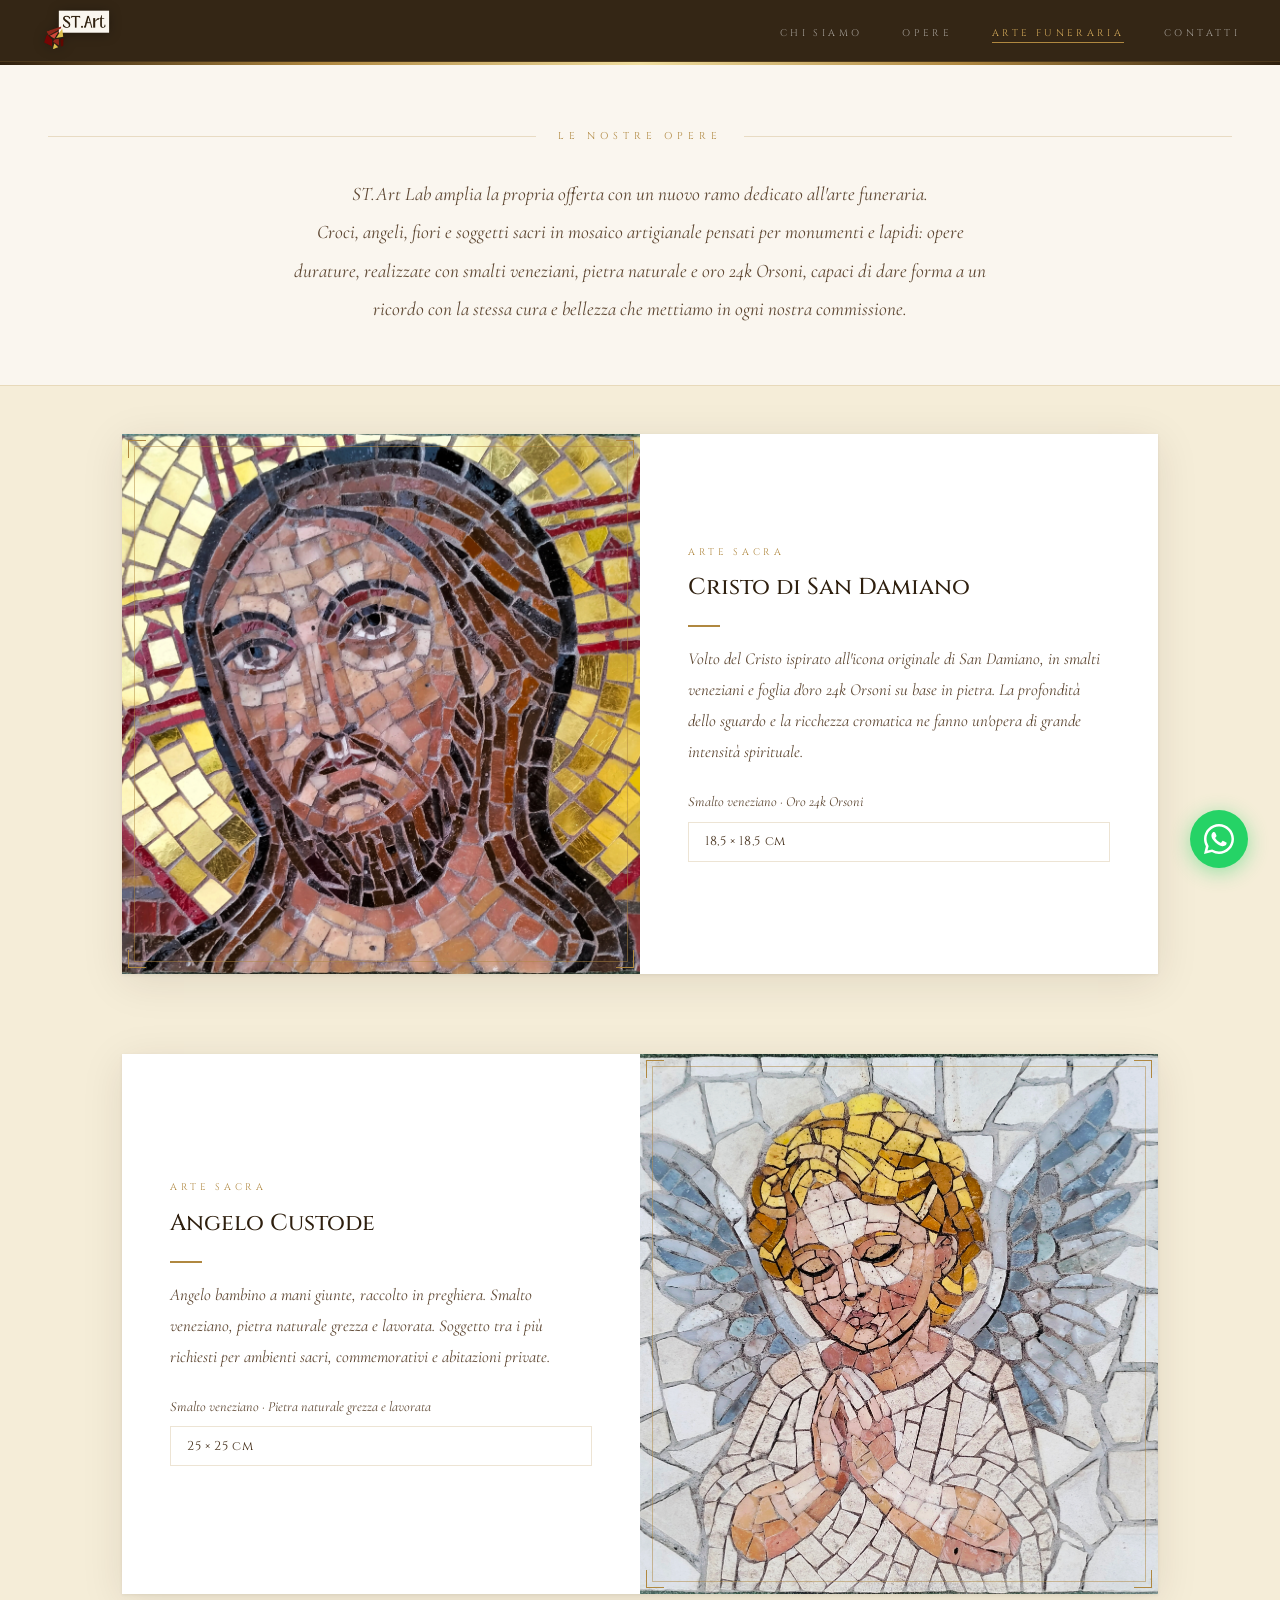
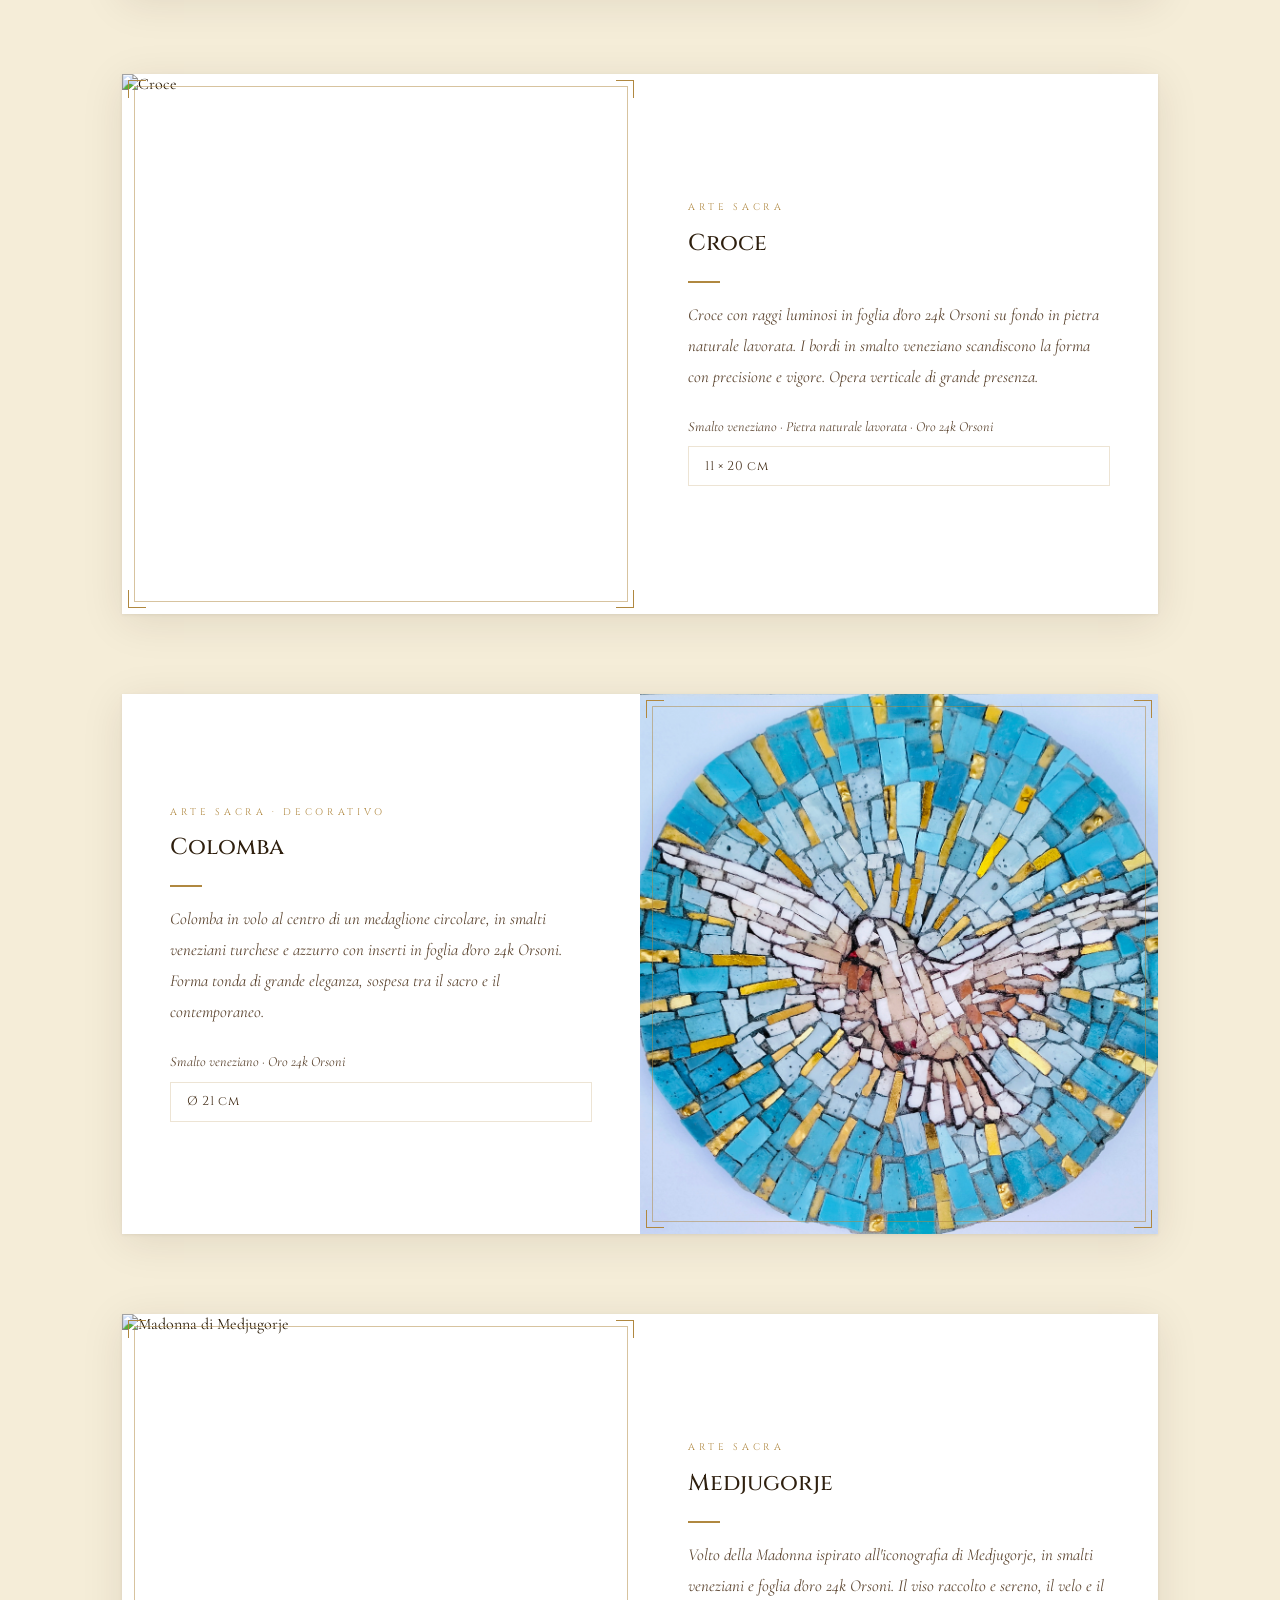
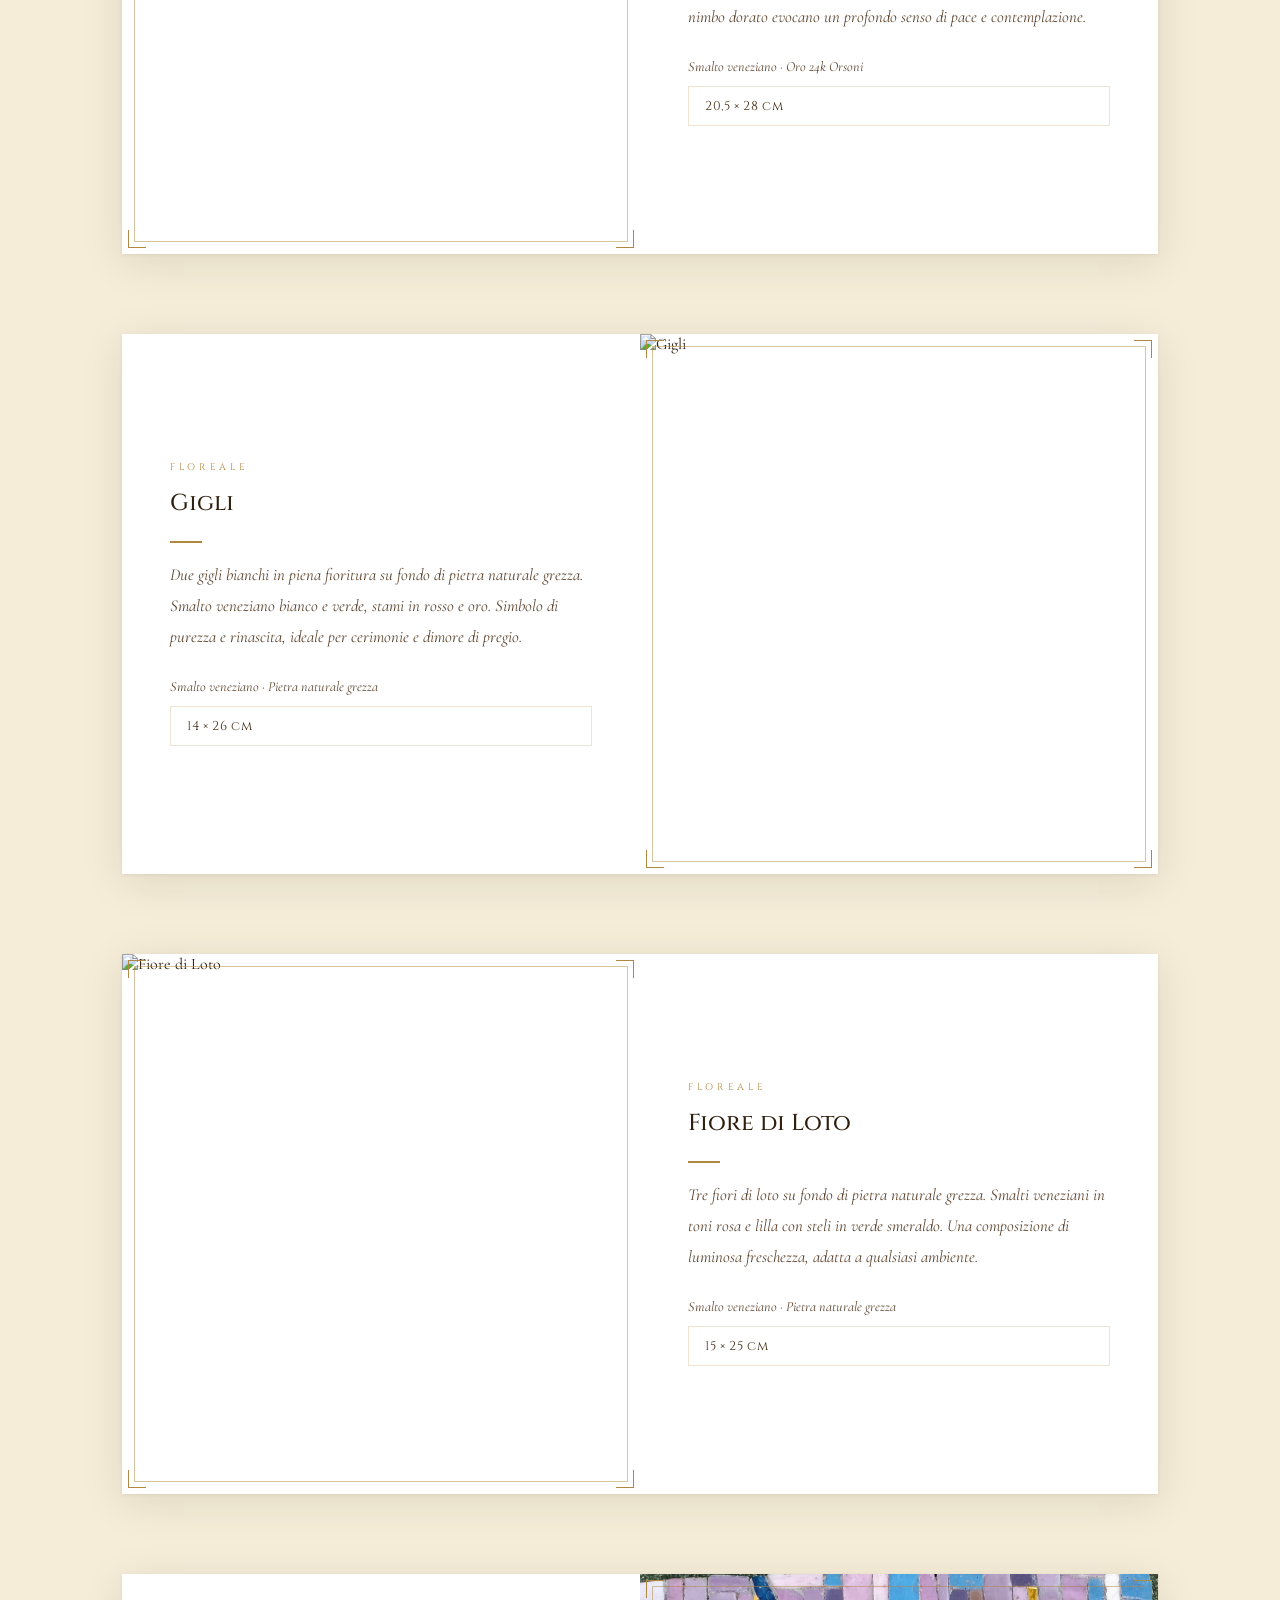
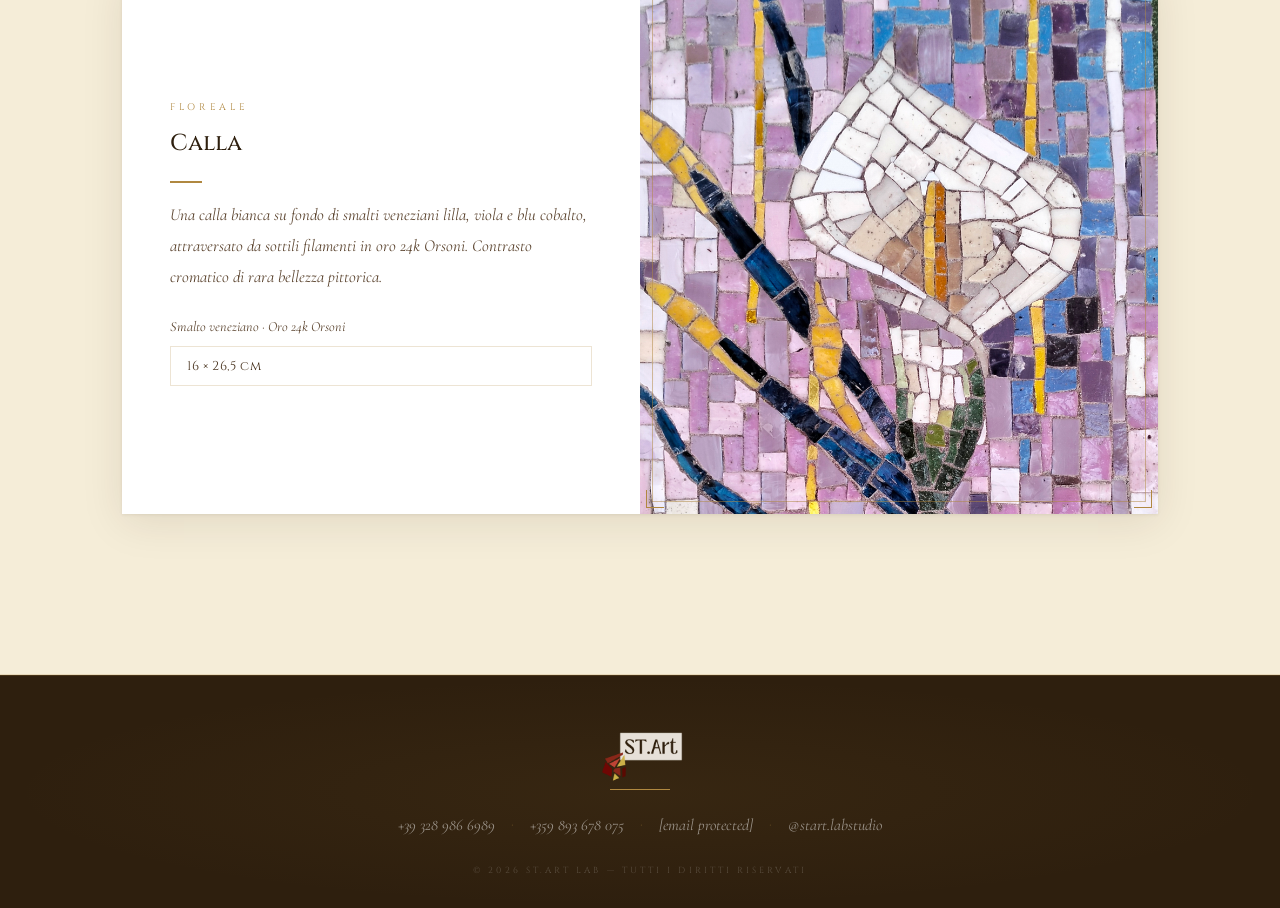
==== commit b8f6d994: "modifiche" ====
--- a/arte-funeraria.html
+++ b/arte-funeraria.html
@@ -6,163 +6,6 @@
 <title>Arte Funeraria — ST.Art Lab</title>
 <link href="https://fonts.googleapis.com/css2?family=Cinzel:wght@400;500;600&family=Cormorant+Garamond:ital,wght@0,300;0,400;0,500;1,300;1,400;1,500&display=swap" rel="stylesheet">
 <link rel="stylesheet" href="css/style.css">
-<!--style>
-@font-face {
-  font-family: "Laubag";
-  src: url("./fonts/Laubag.woff2") format("woff2"),
-       url("./fonts/Laubag.woff") format("woff");
-  font-weight: normal; font-style: normal; font-display: swap;
-}
-*, *::before, *::after { box-sizing: border-box; margin: 0; padding: 0; }
-:root {
-  --oro: #b08840; --oro-luce: #d4aa5a; --oro-pallido: #f0dea0;
-  --bruno: #2e1f0e; --bruno-medio: #4a3520; --bruno-chiaro: #7a5c3a;
-  --crema: #faf6ef; --crema-scura: #ede4d4; --pergamena: #f5edd8;
-  --testo: #2a1c0a; --testo-morbido: #5c4530;
-}
-html { scroll-behavior: smooth; }
-body { font-family: "Cormorant Garamond", Georgia, serif; background: var(--crema); color: var(--testo); overflow-x: hidden; }
-
-/* ── NAV ── */
-nav {
-  position: fixed; top: 0; left: 0; right: 0; z-index: 1000;
-  background: rgba(46,31,14,0.97);
-  backdrop-filter: blur(8px);
-  border-bottom: 1px solid rgba(176,136,64,0.2);
-  display: flex; align-items: center; justify-content: space-between;
-  padding: 0 2.5rem; height: 62px;
-}
-.nav-logo { display: flex; align-items: center; text-decoration: none; flex-shrink: 0; }
-.nav-logo img { height: 42px; width: auto; filter: drop-shadow(0 1px 6px rgba(0,0,0,0.35)); transition: opacity 0.2s; }
-.nav-logo:hover img { opacity: 0.85; }
-.nav-links { display: flex; gap: 2.5rem; list-style: none; }
-.nav-links a {
-  font-family: "Cinzel", serif; font-size: 0.6rem; letter-spacing: 0.35em;
-  text-transform: uppercase; color: rgba(255,255,255,0.55);
-  text-decoration: none; transition: color 0.2s;
-}
-.nav-links a:hover, .nav-links a.attivo { color: var(--oro-luce); }
-.nav-links a.attivo { border-bottom: 1px solid var(--oro); padding-bottom: 2px; }
-@media (max-width: 600px) {
-  nav { padding: 0 1.2rem; }
-  .nav-links { gap: 1.4rem; }
-  .nav-links a { font-size: 0.55rem; letter-spacing: 0.2em; }
-}
-
-/* ── BANDA ORO ── */
-.banda-oro { height: 3px; background: linear-gradient(90deg, var(--bruno) 0%, var(--oro) 25%, var(--oro-pallido) 50%, var(--oro) 75%, var(--bruno) 100%); }
-
-/* ── SEPARATORE SEZIONE ── */
-.sep-sezione {
-  display: flex; align-items: center; gap: 1.4rem;
-  padding: 4rem 3rem 2rem;
-  max-width: 1400px; margin: 0 auto;
-}
-.sep-sezione .linea { flex: 1; height: 1px; background: rgba(176,136,64,0.25); }
-.sep-sezione .etichetta {
-  font-family: "Cinzel", serif; font-size: 0.62rem; letter-spacing: 0.5em;
-  text-transform: uppercase; color: var(--oro); white-space: nowrap;
-}
-
-/* ── INTRO FUNERARIA ── */
-.intro-funeraria {
-  max-width: 780px; margin: 0 auto;
-  padding: 0 2rem 3.5rem;
-  text-align: center;
-}
-.intro-funeraria-testo {
-  font-size: clamp(1rem, 1.5vw, 1.2rem);
-  line-height: 2;
-  color: var(--testo-morbido);
-  font-style: italic;
-}
-
-/* ── CATALOGO OPERE ── */
-.sfondo-pergamena { background: var(--pergamena); border-top: 1px solid rgba(176,136,64,0.2); border-bottom: 1px solid rgba(176,136,64,0.2); }
-.catalogo { padding: 3rem 2rem 5rem; max-width: 1100px; margin: 0 auto; }
-
-.opera { display: grid; grid-template-columns: 1fr 1fr; align-items: stretch; margin-bottom: 5rem; box-shadow: 0 1px 3px rgba(46,31,14,0.08), 0 8px 40px rgba(46,31,14,0.1); background: #fff; height: 540px; }
-.opera:nth-child(even) { direction: rtl; }
-.opera:nth-child(even) > * { direction: ltr; }
-@media (max-width: 680px) { .opera, .opera:nth-child(even) { grid-template-columns: 1fr; direction: ltr; height: auto; } .opera-foto-wrapper { height: 300px; } }
-
-.opera-foto-wrapper { position: relative; overflow: hidden; cursor: zoom-in; height: 100%; }
-.opera-foto-wrapper::before { content: ""; position: absolute; inset: 12px; border: 1px solid rgba(176,136,64,0.5); z-index: 2; pointer-events: none; }
-.opera-foto-wrapper img { width: 100%; height: 100%; object-fit: cover; object-position: center top; display: block; transition: transform 0.7s ease; }
-.opera:hover .opera-foto-wrapper img { transform: scale(1.03); }
-
-.angolo { position: absolute; z-index: 3; width: 18px; height: 18px; border-color: var(--oro); border-style: solid; }
-.angolo-tl { top: 6px; left: 6px; border-width: 1.5px 0 0 1.5px; }
-.angolo-tr { top: 6px; right: 6px; border-width: 1.5px 1.5px 0 0; }
-.angolo-bl { bottom: 6px; left: 6px; border-width: 0 0 1.5px 1.5px; }
-.angolo-br { bottom: 6px; right: 6px; border-width: 0 1.5px 1.5px 0; }
-
-.opera-scheda { padding: 2.8rem 3rem; display: flex; flex-direction: column; justify-content: center; background: #fff; height: 100%; overflow: hidden; }
-.opera-categoria { font-family: "Cinzel", serif; font-size: 0.6rem; letter-spacing: 0.38em; color: var(--oro); text-transform: uppercase; margin-bottom: 0.9rem; }
-.opera-titolo { font-family: "Cinzel", serif; font-size: clamp(1.1rem, 1.8vw, 1.45rem); font-weight: 500; color: var(--bruno); line-height: 1.3; margin-bottom: 0.4rem; }
-.opera-separatore { width: 32px; height: 1.5px; background: var(--oro); margin: 1rem 0; }
-.opera-desc { font-size: 1.05rem; line-height: 1.85; color: var(--testo-morbido); font-style: italic; margin-bottom: 1.5rem; }
-.varianti { border: 1px solid var(--crema-scura); }
-.variante { padding: 0.65rem 1rem; border-bottom: 1px solid var(--crema-scura); }
-.variante:last-child { border-bottom: none; }
-.variante-misura { font-family: "Cinzel", serif; font-size: 0.8rem; color: var(--bruno-medio); letter-spacing: 0.05em; }
-.opera-materiali { font-size: 0.88rem; color: var(--testo-morbido); font-style: italic; margin-bottom: 0.5rem; line-height: 1.6; }
-.opera-prezzo { font-family: "Cinzel", serif; font-size: 1.15rem; font-weight: 500; color: var(--oro); letter-spacing: 0.04em; margin-top: 0.8rem; }
-.opera-prezzo-label { font-size: 0.6rem; letter-spacing: 0.3em; text-transform: uppercase; color: var(--bruno-chiaro); display: block; margin-bottom: 0.2rem; }
-.nota-prezzi { font-size: 0.82rem; font-style: italic; color: var(--bruno-chiaro); margin-top: 1rem; }
-
-/* ── DIVISORE ── */
-.divisore { border: none; border-top: 1px solid rgba(176,136,64,0.18); margin: 1rem 3rem 0; max-width: 1400px; }
-
-/* ── FOOTER ── */
-footer {
-  background: var(--bruno); padding: 3.5rem 2rem 2rem;
-  text-align: center; border-top: 1px solid rgba(176,136,64,0.2);
-  position: relative; overflow: hidden;
-}
-footer::before {
-  content: ""; position: absolute; inset: 0;
-  background: radial-gradient(ellipse at center, rgba(176,136,64,0.07) 0%, transparent 70%);
-}
-.footer-inner { position: relative; z-index: 1; }
-.footer-logo { height: 52px; width: auto; opacity: 0.9; }
-.linea-oro { width: 60px; height: 1px; background: var(--oro); margin: 1.6rem auto; }
-.footer-contatti { display: flex; flex-wrap: wrap; justify-content: center; gap: 0.5rem 1rem; margin-bottom: 1.8rem; }
-.footer-link { font-family: "Cormorant Garamond", serif; font-size: 1rem; color: rgba(255,255,255,0.5); text-decoration: none; transition: color 0.2s; font-style: italic; }
-.footer-link:hover { color: var(--oro-luce); }
-.footer-sep { color: rgba(176,136,64,0.35); font-size: 0.9rem; }
-.footer-copy { font-family: "Cinzel", serif; font-size: 0.55rem; letter-spacing: 0.35em; color: rgba(255,255,255,0.2); text-transform: uppercase; margin-top: 1rem; }
-@media (max-width: 600px) {
-  .footer-sep { display: none; }
-  .footer-contatti { flex-direction: column; gap: 0.5rem; }
-}
-
-/* ── WA ── */
-#wa-widget {
-  position: fixed; bottom: 2rem; right: 2rem; z-index: 9998;
-  background: #25d366; width: 58px; height: 58px; border-radius: 50%;
-  display: flex; align-items: center; justify-content: center;
-  box-shadow: 0 4px 20px rgba(37,211,102,0.45);
-  transition: transform 0.2s, box-shadow 0.2s;
-}
-#wa-widget:hover { transform: scale(1.1); box-shadow: 0 6px 28px rgba(37,211,102,0.6); }
-
-/* ── LIGHTBOX ── */
-#lb-overlay {
-  display: none; position: fixed; inset: 0; z-index: 99999;
-  background: rgba(8,4,1,0.96);
-  justify-content: center; align-items: center; padding: 1rem;
-}
-#lb-overlay.open { display: flex; }
-#lb-box { position: relative; display: flex; flex-direction: column; align-items: center; gap: 0.8rem; max-width: 92vw; max-height: 92vh; }
-#lb-overlay img { max-width: 88vw; max-height: 82vh; object-fit: contain; display: block; box-shadow: 0 0 60px rgba(176,136,64,0.2); }
-#lb-close {
-  font-family: "Cinzel", serif; font-size: 0.7rem; letter-spacing: 0.35em; text-transform: uppercase;
-  color: var(--oro-luce); background: transparent; border: 1px solid rgba(176,136,64,0.5);
-  padding: 0.35rem 1rem; cursor: pointer; align-self: flex-end;
-}
-#lb-close:hover { background: rgba(176,136,64,0.1); }
-</style-->
 </head>
 <body>
 
--- a/css/style.css
+++ b/css/style.css
@@ -8,30 +8,29 @@
   font-family: "Laubag";
   src: url("./fonts/Laubag.woff2") format("woff2"),
        url("./fonts/Laubag.woff") format("woff");
-  font-weight: normal;
-  font-style: normal;
-  font-display: swap;
-}
-
-/* ── RESET & VARIABILI ── */
+  font-weight: normal; font-style: normal; font-display: swap;
+}
+
+/* ── RESET ── */
 *, *::before, *::after { box-sizing: border-box; margin: 0; padding: 0; }
 
+/* ── VARIABILI ── */
 :root {
-  --oro:          #b08840;
-  --oro-luce:     #d4aa5a;
-  --oro-pallido:  #f0dea0;
-  --bruno:        #2e1f0e;
-  --bruno-medio:  #4a3520;
-  --bruno-chiaro: #7a5c3a;
-  --crema:        #faf6ef;
-  --crema-scura:  #ede4d4;
-  --pergamena:    #f5edd8;
-  --testo:        #2a1c0a;
-  --testo-morbido:#5c4530;
-}
-
+  --oro:           #b08840;
+  --oro-luce:      #d4aa5a;
+  --oro-pallido:   #f0dea0;
+  --bruno:         #2e1f0e;
+  --bruno-medio:   #4a3520;
+  --bruno-chiaro:  #7a5c3a;
+  --crema:         #faf6ef;
+  --crema-scura:   #ede4d4;
+  --pergamena:     #f5edd8;
+  --testo:         #2a1c0a;
+  --testo-morbido: #5c4530;
+}
+
+/* ── BASE ── */
 html { scroll-behavior: smooth; }
-
 body {
   font-family: "Cormorant Garamond", Georgia, serif;
   background: var(--crema);
@@ -39,7 +38,10 @@
   overflow-x: hidden;
 }
 
-/* ── BANDA ORO ── */
+/* ============================================================
+   ELEMENTI COMUNI
+   ============================================================ */
+
 .banda-oro {
   height: 3px;
   background: linear-gradient(90deg,
@@ -48,63 +50,97 @@
     var(--bruno) 100%);
 }
 
-/* ── LINEA ORO ── */
 .linea-oro {
-  width: 60px;
-  height: 1px;
+  width: 60px; height: 1px;
   background: var(--oro);
-  margin: 0 auto 1.4rem;
-}
-
-/* ── ETICHETTA ── */
+  margin: 0 auto 1.6rem;
+  position: relative; z-index: 1;
+}
+
 .etichetta {
   display: inline-block;
   font-family: "Cinzel", serif;
-  font-size: 0.62rem;
-  letter-spacing: 0.45em;
-  color: var(--oro);
-  text-transform: uppercase;
+  font-size: 0.62rem; letter-spacing: 0.45em;
+  color: var(--oro); text-transform: uppercase;
   margin-bottom: 1.8rem;
 }
 
+.sfondo-pergamena {
+  background: var(--pergamena);
+  border-top: 1px solid rgba(176,136,64,0.2);
+  border-bottom: 1px solid rgba(176,136,64,0.2);
+}
+
+.divisore {
+  border: none;
+  border-top: 1px solid rgba(176,136,64,0.18);
+  margin: 1rem 3rem 0;
+  max-width: 1400px;
+}
+
+.sep-sezione {
+  display: flex; align-items: center; gap: 1.4rem;
+  padding: 4rem 3rem 2rem;
+  max-width: 1400px; margin: 0 auto;
+}
+.sep-sezione .linea { flex: 1; height: 1px; background: rgba(176,136,64,0.25); }
+.sep-sezione .etichetta {
+  font-size: 0.62rem; letter-spacing: 0.5em;
+  white-space: nowrap; margin-bottom: 0;
+}
+
+.titolo-sezione { text-align: center; margin-bottom: 4.5rem; }
+.titolo-sezione h2 {
+  font-family: "Cinzel", serif;
+  font-size: clamp(1.3rem, 2.5vw, 1.9rem);
+  font-weight: 500; color: var(--bruno);
+  margin-bottom: 0.6rem; letter-spacing: 0.05em;
+}
+.titolo-sezione p { font-style: italic; color: var(--bruno-chiaro); font-size: 1.1rem; }
+
+.titolo-centro { text-align: center; margin-bottom: 4.5rem; }
+.titolo-centro .etichetta { font-size: 0.6rem; letter-spacing: 0.45em; margin-bottom: 1.1rem; }
+.titolo-centro h2 {
+  font-family: "Cinzel", serif;
+  font-size: clamp(1.3rem, 2.5vw, 1.9rem);
+  font-weight: 500; color: var(--bruno); letter-spacing: 0.04em;
+}
+
 /* ── ANGOLI DECORATIVI ── */
-.angolo { position: absolute; z-index: 3; width: 18px; height: 18px; border-color: var(--oro); border-style: solid; }
+.angolo {
+  position: absolute; z-index: 3;
+  width: 18px; height: 18px;
+  border-color: var(--oro); border-style: solid;
+}
 .angolo-tl { top: 6px;    left: 6px;   border-width: 1.5px 0 0 1.5px; }
 .angolo-tr { top: 6px;    right: 6px;  border-width: 1.5px 1.5px 0 0; }
 .angolo-bl { bottom: 6px; left: 6px;   border-width: 0 0 1.5px 1.5px; }
 .angolo-br { bottom: 6px; right: 6px;  border-width: 0 1.5px 1.5px 0; }
 
-/* Variante grande (usata in hero/chi-siamo) */
 .angolo-lg { width: 20px; height: 20px; }
 .angolo-lg.angolo-tl { top: 8px;    left: 8px; }
 .angolo-lg.angolo-tr { top: 8px;    right: 8px; }
 .angolo-lg.angolo-bl { bottom: 8px; left: 8px; }
 .angolo-lg.angolo-br { bottom: 8px; right: 8px; }
 
-/* ── ORNAMENTO SVG ── */
-.ornamento { position: absolute; width: 50px; height: 50px; opacity: 0.35; }
+/* ── ORNAMENTI SVG ── */
+.ornamento { position: absolute; width: 54px; height: 54px; opacity: 0.3; }
 .ornamento svg { width: 100%; height: 100%; }
-.ornamento-tl { top: 16px; left: 20px; }
-.ornamento-tr { top: 16px; right: 20px; transform: scaleX(-1); }
-.ornamento-bl { bottom: 16px; left: 20px; transform: scaleY(-1); }
-.ornamento-br { bottom: 16px; right: 20px; transform: scale(-1); }
-
-/* Variante grande hero */
-.ornamento-54 { width: 54px; height: 54px; opacity: 0.3; }
-.ornamento-54.ornamento-tl { top: 20px; left: 24px; }
-.ornamento-54.ornamento-tr { top: 20px; right: 24px; transform: scaleX(-1); }
-.ornamento-54.ornamento-bl { bottom: 20px; left: 24px; transform: scaleY(-1); }
-.ornamento-54.ornamento-br { bottom: 20px; right: 24px; transform: scale(-1); }
-
-/* ── NAVIGAZIONE ── */
+.ornamento-tl { top: 20px;    left: 24px; }
+.ornamento-tr { top: 20px;    right: 24px; transform: scaleX(-1); }
+.ornamento-bl { bottom: 20px; left: 24px;  transform: scaleY(-1); }
+.ornamento-br { bottom: 20px; right: 24px; transform: scale(-1); }
+
+/* ============================================================
+   NAVIGAZIONE
+   ============================================================ */
 nav {
   position: fixed; top: 0; left: 0; right: 0; z-index: 1000;
   background: rgba(46,31,14,0.97);
   backdrop-filter: blur(8px);
   border-bottom: 1px solid rgba(176,136,64,0.2);
   display: flex; align-items: center; justify-content: space-between;
-  padding: 0 2.5rem;
-  height: 62px;
+  padding: 0 2.5rem; height: 62px;
 }
 .nav-logo { display: flex; align-items: center; text-decoration: none; flex-shrink: 0; }
 .nav-logo img {
@@ -122,161 +158,189 @@
 .nav-links a:hover,
 .nav-links a.attivo { color: var(--oro-luce); }
 .nav-links a.attivo { border-bottom: 1px solid var(--oro); padding-bottom: 2px; }
-
 @media (max-width: 600px) {
   nav { padding: 0 1.2rem; }
   .nav-links { gap: 1.4rem; }
   .nav-links a { font-size: 0.55rem; letter-spacing: 0.2em; }
 }
 
-/* ── SFONDO PERGAMENA ── */
-.sfondo-pergamena {
+/* ============================================================
+   HERO
+   ============================================================ */
+.hero {
+  margin-top: 62px;
+  background: var(--bruno);
+  padding: 7rem 2rem 5rem;
+  text-align: center;
+  position: relative; overflow: hidden;
+}
+.hero::before {
+  content: ""; position: absolute; inset: 0;
+  background:
+    radial-gradient(ellipse at 15% 60%, rgba(176,136,64,0.13) 0%, transparent 55%),
+    radial-gradient(ellipse at 85% 40%, rgba(176,136,64,0.09) 0%, transparent 55%);
+  pointer-events: none;
+}
+.hero-etichetta {
+  display: inline-block; font-family: "Cinzel", serif;
+  font-size: 0.62rem; letter-spacing: 0.5em; color: var(--oro);
+  text-transform: uppercase; margin-bottom: 1.6rem;
+  position: relative; z-index: 1;
+}
+.hero h1 {
+  font-family: "Laubag", "Cinzel", serif; font-size: clamp(2rem, 5vw, 3.2rem);
+  font-weight: normal; color: #fff; letter-spacing: 0.06em;
+  line-height: 1.3; margin-bottom: 1.4rem;
+  position: relative; z-index: 1;
+}
+.hero h1 em { color: var(--oro-luce); font-style: normal; }
+.hero-sub {
+  font-family: "Cormorant Garamond", serif; font-style: italic;
+  font-size: clamp(1.1rem, 2vw, 1.4rem); color: rgba(255,255,255,0.55);
+  max-width: 600px; margin: 0 auto;
+  position: relative; z-index: 1; line-height: 1.8;
+}
+
+/* ============================================================
+   INTESTAZIONE (brochure stand-alone, senza nav)
+   ============================================================ */
+.intestazione {
+  background: var(--bruno); padding: 3.5rem 2rem 2.5rem;
+  text-align: center; position: relative; overflow: hidden;
+}
+.intestazione::before {
+  content: ""; position: absolute; inset: 0;
+  background:
+    radial-gradient(ellipse at 20% 50%, rgba(176,136,64,0.12) 0%, transparent 60%),
+    radial-gradient(ellipse at 80% 50%, rgba(176,136,64,0.08) 0%, transparent 60%);
+  pointer-events: none;
+}
+.logo-wrapper { margin-bottom: 2rem; position: relative; z-index: 1; }
+.logo-wrapper img { width: 220px; filter: drop-shadow(0 2px 12px rgba(0,0,0,0.4)); }
+.intestazione-sottotitolo {
+  font-family: "Cinzel", serif; font-size: 0.65rem; letter-spacing: 0.5em;
+  color: var(--oro-luce); text-transform: uppercase;
+  margin-bottom: 0.9rem; position: relative; z-index: 1;
+}
+.intestazione-claim {
+  font-family: "Cormorant Garamond", serif; font-style: italic;
+  font-size: clamp(1.1rem, 2vw, 1.5rem); color: rgba(255,255,255,0.6);
+  letter-spacing: 0.04em; position: relative; z-index: 1;
+}
+
+/* ============================================================
+   INTRO
+   ============================================================ */
+.intro { max-width: 820px; margin: 0 auto; padding: 5rem 2.5rem; text-align: center; }
+.intro h2 {
+  font-family: "Cinzel", serif; font-size: clamp(1.3rem, 2.5vw, 1.9rem);
+  font-weight: 500; color: var(--bruno); line-height: 1.5; margin-bottom: 2rem;
+}
+.intro p {
+  font-size: clamp(1.05rem, 1.6vw, 1.25rem); line-height: 2;
+  color: var(--testo-morbido); font-style: italic; margin-bottom: 1.2rem;
+}
+
+.intro-funeraria { max-width: 780px; margin: 0 auto; padding: 0 2rem 3.5rem; text-align: center; }
+.intro-funeraria-testo {
+  font-size: clamp(1rem, 1.5vw, 1.2rem); line-height: 2;
+  color: var(--testo-morbido); font-style: italic;
+}
+
+/* ============================================================
+   STORIA (Chi siamo)
+   ============================================================ */
+.storia {
+  max-width: 1000px; margin: 0 auto; padding: 7rem 2.5rem;
+  display: grid; grid-template-columns: 1fr 1fr;
+  gap: 5rem; align-items: center;
+}
+@media (max-width: 720px) { .storia { grid-template-columns: 1fr; gap: 3rem; padding: 4rem 1.8rem; } }
+
+.storia-testo .etichetta { letter-spacing: 0.42em; margin-bottom: 1.2rem; }
+.storia-testo h2 {
+  font-family: "Laubag", "Cinzel", serif; font-size: clamp(1.3rem, 2.5vw, 1.85rem);
+  font-weight: normal; color: var(--bruno); line-height: 1.5; margin-bottom: 1.8rem;
+}
+.storia-testo p { font-size: clamp(1rem, 1.5vw, 1.2rem); line-height: 2; color: var(--testo-morbido); margin-bottom: 1.4rem; }
+.storia-testo p:last-child { margin-bottom: 0; }
+.storia-testo strong { color: var(--bruno); font-weight: 500; }
+
+.storia-visual {
+  position: relative; aspect-ratio: 1;
   background: var(--pergamena);
-  border-top: 1px solid rgba(176,136,64,0.2);
-  border-bottom: 1px solid rgba(176,136,64,0.2);
-}
-
-/* ── TITOLO SEZIONE ── */
-.titolo-sezione { text-align: center; margin-bottom: 4.5rem; }
-.titolo-sezione h2 {
-  font-family: "Cinzel", serif;
-  font-size: clamp(1.3rem, 2.5vw, 1.9rem);
-  font-weight: 500; color: var(--bruno);
-  margin-bottom: 0.6rem; letter-spacing: 0.05em;
-}
-.titolo-sezione p { font-style: italic; color: var(--bruno-chiaro); font-size: 1.1rem; }
-
-/* ── TITOLO CENTRO (valori / chi siamo) ── */
-.titolo-centro { text-align: center; margin-bottom: 4.5rem; }
-.titolo-centro .etichetta {
-  display: inline-block; font-family: "Cinzel", serif;
-  font-size: 0.6rem; letter-spacing: 0.45em; color: var(--oro);
-  text-transform: uppercase; margin-bottom: 1.1rem;
-}
-.titolo-centro h2 {
-  font-family: "Cinzel", serif;
-  font-size: clamp(1.3rem, 2.5vw, 1.9rem);
-  font-weight: 500; color: var(--bruno); letter-spacing: 0.04em;
-}
-
-/* ── LIGHTBOX ── */
-#lb-overlay {
-  display: none; position: fixed; inset: 0; z-index: 99999;
-  background: rgba(8,4,1,0.96);
-  justify-content: center; align-items: center;
-  padding: 1rem;
-}
-#lb-overlay.open { display: flex; }
-#lb-box {
-  position: relative; display: flex; flex-direction: column;
-  align-items: center; gap: 0.8rem;
-  max-width: 92vw; max-height: 92vh;
-}
-#lb-overlay img {
-  max-width: 88vw; max-height: 82vh;
-  object-fit: contain; display: block;
-  box-shadow: 0 0 60px rgba(176,136,64,0.2);
-}
-#lb-close {
-  font-family: "Cinzel", serif; font-size: 0.7rem;
-  letter-spacing: 0.35em; text-transform: uppercase;
-  color: var(--oro-luce); background: transparent;
-  border: 1px solid rgba(176,136,64,0.5);
-  padding: 0.35rem 1rem; cursor: pointer;
-  align-self: flex-end;
-}
-#lb-close:hover { background: rgba(176,136,64,0.1); }
-
-/* ── WHATSAPP WIDGET ── */
-#wa-widget {
-  position: fixed; bottom: 2rem; right: 2rem; z-index: 9998;
-  background: #25d366; width: 58px; height: 58px;
-  border-radius: 50%;
+  border: 1px solid rgba(176,136,64,0.25);
   display: flex; align-items: center; justify-content: center;
-  box-shadow: 0 4px 20px rgba(37,211,102,0.45);
-  transition: transform 0.2s, box-shadow 0.2s;
-}
-#wa-widget:hover {
-  transform: scale(1.1);
-  box-shadow: 0 6px 28px rgba(37,211,102,0.6);
-}
-
-/* ── FOOTER ── */
-footer {
-  background: var(--bruno);
-  padding: 3.5rem 2rem 2rem;
-  text-align: center;
-  border-top: 1px solid rgba(176,136,64,0.2);
+  overflow: hidden;
+}
+.storia-visual::before {
+  content: ""; position: absolute; inset: 16px;
+  border: 1px solid rgba(176,136,64,0.4); z-index: 2; pointer-events: none;
+}
+.mosaico-deco {
+  display: grid; grid-template-columns: repeat(8, 1fr);
+  gap: 3px; padding: 2rem; width: 100%; height: 100%;
+  position: absolute; inset: 0; opacity: 0.55;
+}
+.tessera { border-radius: 1px; animation: scintillio 4s ease-in-out infinite; }
+.tessera:nth-child(odd) { animation-delay: 0.5s; }
+.tessera:nth-child(3n) { animation-delay: 1.2s; }
+@keyframes scintillio { 0%, 100% { opacity: 0.7; } 50% { opacity: 1; } }
+
+.storia-visual-testo { position: relative; z-index: 5; text-align: center; padding: 2rem; }
+.storia-visual-testo .num {
+  font-family: "Cinzel", serif; font-size: clamp(3rem, 6vw, 5rem);
+  color: var(--oro); line-height: 1; display: block; margin-bottom: 0.3rem;
+  text-shadow: 0 2px 20px rgba(176,136,64,0.4);
+}
+.storia-visual-testo .label {
+  font-family: "Cinzel", serif; font-size: 0.65rem; letter-spacing: 0.4em;
+  color: var(--bruno-chiaro); text-transform: uppercase;
+}
+
+/* ============================================================
+   VALORI (Chi siamo)
+   ============================================================ */
+.valori-sezione {
+  background: var(--pergamena);
+  border-top: 1px solid rgba(176,136,64,0.18);
+  border-bottom: 1px solid rgba(176,136,64,0.18);
+  padding: 6rem 2rem;
+}
+.valori-inner { max-width: 1100px; margin: 0 auto; }
+.valori-grid { display: grid; grid-template-columns: repeat(3, 1fr); gap: 2px; }
+@media (max-width: 720px) { .valori-grid { grid-template-columns: 1fr; } }
+.valore {
+  background: #fff; padding: 2.8rem 2.4rem;
+  border: 1px solid rgba(176,136,64,0.12);
+  transition: box-shadow 0.3s, transform 0.3s;
+}
+.valore:hover { box-shadow: 0 8px 40px rgba(46,31,14,0.1); transform: translateY(-3px); }
+.valore-icona { width: 44px; height: 1.5px; background: var(--oro); margin-bottom: 1.8rem; }
+.valore h3 { font-family: "Cinzel", serif; font-size: 1rem; font-weight: 500; color: var(--bruno); margin-bottom: 1rem; letter-spacing: 0.04em; }
+.valore p { font-size: 1.05rem; line-height: 1.9; color: var(--testo-morbido); font-style: italic; }
+
+/* ============================================================
+   MATERIALI (Chi siamo)
+   ============================================================ */
+.materiali-sezione { padding: 6rem 2rem; max-width: 1000px; margin: 0 auto; }
+.materiali-grid { display: grid; grid-template-columns: repeat(2, 1fr); gap: 1.5rem; margin-top: 4rem; }
+@media (max-width: 600px) { .materiali-grid { grid-template-columns: 1fr; } }
+.materiale {
+  border: 1px solid rgba(176,136,64,0.25);
+  padding: 2.2rem 2rem; background: var(--crema);
   position: relative; overflow: hidden;
 }
-footer::before {
-  content: ""; position: absolute; inset: 0;
-  background: radial-gradient(ellipse at center, rgba(176,136,64,0.07) 0%, transparent 70%);
-}
-.footer-inner { position: relative; z-index: 1; }
-.footer-logo { height: 52px; width: auto; opacity: 0.9; }
-.footer-linea-oro { width: 60px; height: 1px; background: var(--oro); margin: 1.5rem auto; }
-.footer-contatti { font-size: 1rem; color: rgba(255,255,255,0.5); line-height: 2.2; margin-bottom: 1.2rem; }
-.footer-contatti a { color: var(--oro-luce); text-decoration: none; }
-.footer-contatti a:hover { text-decoration: underline; }
-.footer-copy {
-  font-family: "Cinzel", serif; font-size: 0.58rem; letter-spacing: 0.3em;
-  text-transform: uppercase; color: rgba(255,255,255,0.2);
-}
-
-/* Variante footer brochure */
-.chiusura { background: var(--bruno); padding: 3.5rem 2rem; text-align: center; border-top: 1px solid rgba(176,136,64,0.2); position: relative; overflow: hidden; }
-.chiusura::before { content: ""; position: absolute; inset: 0; background: radial-gradient(ellipse at center, rgba(176,136,64,0.07) 0%, transparent 70%); }
-.chiusura-inner { position: relative; z-index: 1; }
-.chiusura-logo { height: 52px; width: auto; opacity: 0.9; margin-bottom: 1.2rem; }
-.chiusura-contatti { font-size: 1rem; color: rgba(255,255,255,0.5); line-height: 2.2; margin-bottom: 1.2rem; }
-.chiusura-contatti strong { display: block; font-family: "Cinzel", serif; font-size: 0.6rem; letter-spacing: 0.35em; text-transform: uppercase; color: var(--oro); margin-top: 1rem; }
-.chiusura-contatti a { color: var(--oro-luce); text-decoration: none; }
-.insta-icon { width: 28px; height: 28px; vertical-align: middle; margin-left: 0.4rem; }
-.chiusura-copy { font-family: "Cinzel", serif; font-size: 0.58rem; letter-spacing: 0.3em; text-transform: uppercase; color: rgba(255,255,255,0.2); margin-top: 1.8rem; }
-
-/* ── FORM CONTATTI ── */
-.form-section { background: var(--crema-scura); padding: 5rem 2rem; border-top: 1px solid rgba(176,136,64,0.15); }
-.form-inner { max-width: 560px; margin: 0 auto; text-align: center; }
-.form-inner h2 { font-family: "Cinzel", serif; font-size: clamp(1.2rem, 2.5vw, 1.7rem); color: var(--bruno); margin-bottom: 0.4rem; }
-.form-sottotitolo { font-style: italic; color: var(--bruno-chiaro); font-size: 1rem; margin-bottom: 2.5rem; }
-.form-contatti { display: flex; flex-direction: column; gap: 1.2rem; text-align: left; }
-.form-gruppo { display: flex; flex-direction: column; gap: 0.4rem; }
-.form-label { font-family: "Cinzel", serif; font-size: 0.65rem; letter-spacing: 0.3em; text-transform: uppercase; color: var(--oro); }
-.form-input {
-  font-family: "Cormorant Garamond", serif; font-size: 1.05rem;
-  padding: 0.75rem 1rem;
-  border: 1px solid rgba(176,136,64,0.35);
-  background: #fff; color: var(--testo);
-  outline: none; transition: border-color 0.2s; width: 100%;
-}
-.form-input:focus { border-color: var(--oro); }
-textarea.form-input { resize: vertical; min-height: 130px; }
-.form-btn {
-  font-family: "Cinzel", serif; font-size: 0.72rem; letter-spacing: 0.3em;
-  text-transform: uppercase; padding: 0.9rem 2rem;
-  background: var(--bruno); color: var(--oro-luce);
-  border: none; cursor: pointer; transition: background 0.25s;
-  align-self: center; margin-top: 0.5rem;
-}
-.form-btn:hover { background: var(--bruno-medio); }
-.form-btn:disabled { opacity: 0.6; cursor: not-allowed; }
-.form-feedback { font-style: italic; font-size: 0.95rem; text-align: center; min-height: 1.4rem; margin-top: 0.5rem; }
-
-/* ── SEPARATORE SEZIONE (Opere) ── */
-.sep-sezione {
-  display: flex; align-items: center; gap: 1.4rem;
-  padding: 4rem 3rem 2rem;
-  max-width: 1400px; margin: 0 auto;
-}
-.sep-sezione .linea { flex: 1; height: 1px; background: rgba(176,136,64,0.25); }
-.sep-sezione .etichetta {
-  font-family: "Cinzel", serif; font-size: 0.62rem; letter-spacing: 0.5em;
-  text-transform: uppercase; color: var(--oro); white-space: nowrap;
-  margin-bottom: 0; /* override etichetta globale */
-}
-
-/* ── MASONRY (Opere) ── */
+.materiale::after {
+  content: ""; position: absolute; top: 0; left: 0;
+  width: 3px; height: 100%; background: var(--oro);
+}
+.materiale h4 { font-family: "Cinzel", serif; font-size: 0.88rem; font-weight: 500; color: var(--bruno); margin-bottom: 0.7rem; letter-spacing: 0.05em; }
+.materiale p { font-size: 1rem; line-height: 1.85; color: var(--testo-morbido); font-style: italic; }
+
+/* ============================================================
+   GALLERIA MASONRY (Opere)
+   ============================================================ */
 .masonry-wrap { padding: 0 2rem 5rem; max-width: 1400px; margin: 0 auto; }
 .masonry { columns: 4 280px; column-gap: 10px; }
 .masonry-item { break-inside: avoid; margin-bottom: 10px; overflow: hidden; position: relative; cursor: zoom-in; }
@@ -284,14 +348,17 @@
 .masonry-item:hover img { transform: scale(1.03); filter: brightness(1.04); }
 .placeholder { display: block; width: 100%; background: var(--crema-scura); position: relative; }
 .placeholder::after { content: ""; position: absolute; inset: 8px; border: 1px solid rgba(176,136,64,0.3); pointer-events: none; }
-.divisore { border: none; border-top: 1px solid rgba(176,136,64,0.18); margin: 1rem 3rem 0; max-width: 1400px; }
-
-/* ── OPERA CARD (Brochure) ── */
+
+/* ============================================================
+   CATALOGO OPERE (Brochure / Arte funeraria)
+   ============================================================ */
+.catalogo { padding: 3rem 2rem 5rem; max-width: 1100px; margin: 0 auto; }
+
 .opera {
   display: grid; grid-template-columns: 1fr 1fr;
-  margin-bottom: 5rem;
+  align-items: stretch; margin-bottom: 5rem;
   box-shadow: 0 1px 3px rgba(46,31,14,0.08), 0 8px 40px rgba(46,31,14,0.1);
-  background: #fff; height: 420px;
+  background: #fff; height: 540px;
 }
 .opera:nth-child(even) { direction: rtl; }
 .opera:nth-child(even) > * { direction: ltr; }
@@ -301,136 +368,127 @@
 }
 .opera-foto-wrapper { position: relative; overflow: hidden; cursor: zoom-in; height: 100%; }
 .opera-foto-wrapper::before { content: ""; position: absolute; inset: 12px; border: 1px solid rgba(176,136,64,0.5); z-index: 2; pointer-events: none; }
-.opera-foto-wrapper img { width: 100%; height: 100%; object-fit: cover; object-position: center; display: block; transition: transform 0.7s ease; }
+.opera-foto-wrapper img { width: 100%; height: 100%; object-fit: cover; object-position: center top; display: block; transition: transform 0.7s ease; }
 .opera:hover .opera-foto-wrapper img { transform: scale(1.03); }
-.opera-scheda { padding: 2.8rem 3rem; display: flex; flex-direction: column; justify-content: center; background: #fff; height: 100%; overflow-y: auto; }
+.opera-scheda { padding: 2.8rem 3rem; display: flex; flex-direction: column; justify-content: center; background: #fff; height: 100%; overflow: hidden; }
 .opera-categoria { font-family: "Cinzel", serif; font-size: 0.6rem; letter-spacing: 0.38em; color: var(--oro); text-transform: uppercase; margin-bottom: 0.9rem; }
 .opera-titolo { font-family: "Cinzel", serif; font-size: clamp(1.1rem, 1.8vw, 1.45rem); font-weight: 500; color: var(--bruno); line-height: 1.3; margin-bottom: 0.4rem; }
 .opera-separatore { width: 32px; height: 1.5px; background: var(--oro); margin: 1rem 0; }
-.opera-desc { font-size: 1.05rem; line-height: 1.85; color: var(--testo-morbido); font-style: italic; margin-bottom: 2rem; }
+.opera-desc { font-size: 1.05rem; line-height: 1.85; color: var(--testo-morbido); font-style: italic; margin-bottom: 1.5rem; }
+.opera-materiali { font-size: 0.88rem; color: var(--testo-morbido); font-style: italic; margin-bottom: 0.5rem; line-height: 1.6; }
+.opera-prezzo { font-family: "Cinzel", serif; font-size: 1.15rem; font-weight: 500; color: var(--oro); letter-spacing: 0.04em; margin-top: 0.8rem; }
+.opera-prezzo-label { font-size: 0.6rem; letter-spacing: 0.3em; text-transform: uppercase; color: var(--bruno-chiaro); display: block; margin-bottom: 0.2rem; }
+.nota-prezzi { font-size: 0.82rem; font-style: italic; color: var(--bruno-chiaro); margin-top: 1rem; }
 .varianti { border: 1px solid var(--crema-scura); }
 .variante { padding: 0.65rem 1rem; border-bottom: 1px solid var(--crema-scura); }
 .variante:last-child { border-bottom: none; }
 .variante-misura { font-family: "Cinzel", serif; font-size: 0.8rem; color: var(--bruno-medio); letter-spacing: 0.05em; }
-.nota-prezzi { font-size: 0.82rem; font-style: italic; color: var(--bruno-chiaro); margin-top: 1rem; }
-
-/* ── HERO (Chi siamo / pagine interne) ── */
-.hero {
-  margin-top: 62px;
-  background: var(--bruno);
-  padding: 7rem 2rem 5rem;
-  text-align: center;
+
+/* ============================================================
+   CONTATTI
+   ============================================================ */
+.contatti-wrap {
+  max-width: 960px; margin: 0 auto; padding: 2rem 2rem 6rem;
+  display: grid; grid-template-columns: 1fr 1fr; gap: 4rem; align-items: start;
+}
+@media (max-width: 720px) { .contatti-wrap { grid-template-columns: 1fr; gap: 3rem; } }
+
+.recapiti h2, .form-wrap h2 {
+  font-family: "Cinzel", serif; font-size: clamp(1.2rem, 2vw, 1.6rem);
+  font-weight: 500; color: var(--bruno); margin-bottom: 0.5rem;
+}
+.recapiti-sottotitolo, .form-sottotitolo { font-style: italic; color: var(--bruno-chiaro); font-size: 1rem; margin-bottom: 2.5rem; }
+.recapiti-linea-oro, .form-linea-oro { width: 32px; height: 1.5px; background: var(--oro); margin-bottom: 2rem; }
+.recapito-gruppo { margin-bottom: 1.8rem; }
+.recapito-label { font-family: "Cinzel", serif; font-size: 0.58rem; letter-spacing: 0.4em; text-transform: uppercase; color: var(--oro); margin-bottom: 0.5rem; }
+.recapito-valore { font-size: 1.1rem; color: var(--testo-morbido); line-height: 1.8; }
+.recapito-valore a { color: var(--testo-morbido); text-decoration: none; transition: color 0.2s; }
+.recapito-valore a:hover { color: var(--oro); }
+
+/* ============================================================
+   FORM
+   ============================================================ */
+.form-contatti { display: flex; flex-direction: column; gap: 1.2rem; }
+.form-gruppo { display: flex; flex-direction: column; gap: 0.4rem; }
+.form-label { font-family: "Cinzel", serif; font-size: 0.62rem; letter-spacing: 0.3em; text-transform: uppercase; color: var(--oro); }
+.form-input {
+  font-family: "Cormorant Garamond", serif; font-size: 1.05rem;
+  padding: 0.75rem 1rem;
+  border: 1px solid rgba(176,136,64,0.35);
+  background: #fff; color: var(--testo);
+  outline: none; transition: border-color 0.2s; width: 100%;
+}
+.form-input:focus { border-color: var(--oro); }
+textarea.form-input { resize: vertical; min-height: 140px; }
+.form-btn {
+  font-family: "Cinzel", serif; font-size: 0.72rem; letter-spacing: 0.3em;
+  text-transform: uppercase; padding: 0.9rem 2rem;
+  background: var(--bruno); color: var(--oro-luce);
+  border: none; cursor: pointer; transition: background 0.25s;
+  align-self: flex-start; margin-top: 0.4rem;
+}
+.form-btn:hover { background: var(--bruno-medio); }
+.form-btn:disabled { opacity: 0.6; cursor: not-allowed; }
+.form-feedback { font-style: italic; font-size: 0.95rem; min-height: 1.4rem; margin-top: 0.3rem; }
+
+/* Variante form centrato (brochure) */
+.form-section { background: var(--crema-scura); padding: 5rem 2rem; border-top: 1px solid rgba(176,136,64,0.15); }
+.form-inner { max-width: 560px; margin: 0 auto; text-align: center; }
+.form-inner h2 { font-family: "Cinzel", serif; font-size: clamp(1.2rem, 2.5vw, 1.7rem); color: var(--bruno); margin-bottom: 0.4rem; }
+.form-inner .form-btn { align-self: center; }
+
+/* ============================================================
+   LIGHTBOX
+   ============================================================ */
+#lb-overlay {
+  display: none; position: fixed; inset: 0; z-index: 99999;
+  background: rgba(8,4,1,0.96);
+  justify-content: center; align-items: center; padding: 1rem;
+}
+#lb-overlay.open { display: flex; }
+#lb-box { position: relative; display: flex; flex-direction: column; align-items: center; gap: 0.8rem; max-width: 92vw; max-height: 92vh; }
+#lb-overlay img { max-width: 88vw; max-height: 82vh; object-fit: contain; display: block; box-shadow: 0 0 60px rgba(176,136,64,0.2); }
+#lb-close {
+  font-family: "Cinzel", serif; font-size: 0.7rem;
+  letter-spacing: 0.35em; text-transform: uppercase;
+  color: var(--oro-luce); background: transparent;
+  border: 1px solid rgba(176,136,64,0.5);
+  padding: 0.35rem 1rem; cursor: pointer; align-self: flex-end;
+}
+#lb-close:hover { background: rgba(176,136,64,0.1); }
+
+/* ============================================================
+   WHATSAPP WIDGET
+   ============================================================ */
+#wa-widget {
+  position: fixed; bottom: 2rem; right: 2rem; z-index: 9998;
+  background: #25d366; width: 58px; height: 58px; border-radius: 50%;
+  display: flex; align-items: center; justify-content: center;
+  box-shadow: 0 4px 20px rgba(37,211,102,0.45);
+  transition: transform 0.2s, box-shadow 0.2s;
+}
+#wa-widget:hover { transform: scale(1.1); box-shadow: 0 6px 28px rgba(37,211,102,0.6); }
+
+/* ============================================================
+   FOOTER
+   ============================================================ */
+footer {
+  background: var(--bruno); padding: 3.5rem 2rem 2rem;
+  text-align: center; border-top: 1px solid rgba(176,136,64,0.2);
   position: relative; overflow: hidden;
 }
-.hero::before {
+footer::before {
   content: ""; position: absolute; inset: 0;
-  background:
-    radial-gradient(ellipse at 15% 60%, rgba(176,136,64,0.13) 0%, transparent 55%),
-    radial-gradient(ellipse at 85% 40%, rgba(176,136,64,0.09) 0%, transparent 55%);
-  pointer-events: none;
-}
-.hero-etichetta {
-  display: inline-block; font-family: "Cinzel", serif;
-  font-size: 0.62rem; letter-spacing: 0.5em; color: var(--oro);
-  text-transform: uppercase; margin-bottom: 1.6rem;
-  position: relative; z-index: 1;
-}
-.hero h1 {
-  font-family: "Laubag", "Cinzel", serif; font-size: clamp(2rem, 5vw, 3.2rem);
-  font-weight: normal; color: #fff; letter-spacing: 0.06em;
-  line-height: 1.3; margin-bottom: 1.4rem;
-  position: relative; z-index: 1;
-}
-.hero h1 em { color: var(--oro-luce); font-style: normal; }
-.hero-sub {
-  font-family: "Cormorant Garamond", serif; font-style: italic;
-  font-size: clamp(1.1rem, 2vw, 1.4rem); color: rgba(255,255,255,0.55);
-  max-width: 600px; margin: 0 auto;
-  position: relative; z-index: 1; line-height: 1.8;
-}
-
-/* ── STORIA / VALORI (Chi siamo) ── */
-.storia {
-  max-width: 1000px; margin: 0 auto;
-  padding: 7rem 2.5rem;
-  display: grid; grid-template-columns: 1fr 1fr;
-  gap: 5rem; align-items: center;
-}
-@media (max-width: 720px) { .storia { grid-template-columns: 1fr; gap: 3rem; padding: 4rem 1.8rem; } }
-
-.storia-testo .etichetta { margin-bottom: 1.2rem; }
-.storia-testo h2 {
-  font-family: "Laubag", "Cinzel", serif; font-size: clamp(1.3rem, 2.5vw, 1.85rem);
-  font-weight: normal; color: var(--bruno); line-height: 1.5; margin-bottom: 1.8rem;
-}
-.storia-testo p { font-size: clamp(1rem, 1.5vw, 1.2rem); line-height: 2; color: var(--testo-morbido); margin-bottom: 1.4rem; }
-.storia-testo p:last-child { margin-bottom: 0; }
-.storia-testo strong { color: var(--bruno); font-weight: 500; }
-
-.storia-visual {
-  position: relative; aspect-ratio: 1;
-  background: var(--pergamena);
-  border: 1px solid rgba(176,136,64,0.25);
-  display: flex; align-items: center; justify-content: center;
-  overflow: hidden;
-}
-.storia-visual::before {
-  content: ""; position: absolute; inset: 16px;
-  border: 1px solid rgba(176,136,64,0.4);
-  z-index: 2; pointer-events: none;
-}
-.mosaico-deco {
-  display: grid; grid-template-columns: repeat(8, 1fr);
-  gap: 3px; padding: 2rem; width: 100%; height: 100%;
-  position: absolute; inset: 0; opacity: 0.55;
-}
-.tessera { border-radius: 1px; animation: scintillio 4s ease-in-out infinite; }
-.tessera:nth-child(odd) { animation-delay: 0.5s; }
-.tessera:nth-child(3n) { animation-delay: 1.2s; }
-@keyframes scintillio { 0%, 100% { opacity: 0.7; } 50% { opacity: 1; } }
-
-.storia-visual-testo { position: relative; z-index: 5; text-align: center; padding: 2rem; }
-.storia-visual-testo .num {
-  font-family: "Cinzel", serif; font-size: clamp(3rem, 6vw, 5rem);
-  color: var(--oro); line-height: 1; display: block; margin-bottom: 0.3rem;
-  text-shadow: 0 2px 20px rgba(176,136,64,0.4);
-}
-.storia-visual-testo .label {
-  font-family: "Cinzel", serif; font-size: 0.65rem; letter-spacing: 0.4em;
-  color: var(--bruno-chiaro); text-transform: uppercase;
-}
-
-.valori-sezione { background: var(--pergamena); border-top: 1px solid rgba(176,136,64,0.18); border-bottom: 1px solid rgba(176,136,64,0.18); padding: 6rem 2rem; }
-.valori-inner { max-width: 1100px; margin: 0 auto; }
-.valori-grid { display: grid; grid-template-columns: repeat(3, 1fr); gap: 2px; }
-@media (max-width: 720px) { .valori-grid { grid-template-columns: 1fr; } }
-.valore { background: #fff; padding: 2.8rem 2.4rem; border: 1px solid rgba(176,136,64,0.12); transition: box-shadow 0.3s, transform 0.3s; }
-.valore:hover { box-shadow: 0 8px 40px rgba(46,31,14,0.1); transform: translateY(-3px); }
-.valore-icona { width: 44px; height: 1.5px; background: var(--oro); margin-bottom: 1.8rem; }
-.valore h3 { font-family: "Cinzel", serif; font-size: 1rem; font-weight: 500; color: var(--bruno); margin-bottom: 1rem; letter-spacing: 0.04em; }
-.valore p { font-size: 1.05rem; line-height: 1.9; color: var(--testo-morbido); font-style: italic; }
-
-.materiali-sezione { padding: 6rem 2rem; max-width: 1000px; margin: 0 auto; }
-.materiali-grid { display: grid; grid-template-columns: repeat(2, 1fr); gap: 1.5rem; margin-top: 4rem; }
-@media (max-width: 600px) { .materiali-grid { grid-template-columns: 1fr; } }
-.materiale { border: 1px solid rgba(176,136,64,0.25); padding: 2.2rem 2rem; background: var(--crema); position: relative; overflow: hidden; }
-.materiale::after { content: ""; position: absolute; bottom: 0; left: 0; right: 0; height: 2px; background: linear-gradient(90deg, transparent, var(--oro), transparent); opacity: 0; transition: opacity 0.3s; }
-.materiale:hover::after { opacity: 1; }
-.materiale h3 { font-family: "Cinzel", serif; font-size: 0.95rem; color: var(--bruno); margin-bottom: 0.8rem; letter-spacing: 0.04em; }
-.materiale p { font-size: 1rem; line-height: 1.8; color: var(--testo-morbido); font-style: italic; }
-
-/* ── INTESTAZIONE (brochure stand-alone) ── */
-.intestazione { background: var(--bruno); padding: 3.5rem 2rem 2.5rem; text-align: center; position: relative; overflow: hidden; }
-.intestazione::before { content: ""; position: absolute; inset: 0; background: radial-gradient(ellipse at 20% 50%, rgba(176,136,64,0.12) 0%, transparent 60%), radial-gradient(ellipse at 80% 50%, rgba(176,136,64,0.08) 0%, transparent 60%); pointer-events: none; }
-.logo-wrapper { margin-bottom: 2rem; position: relative; z-index: 1; }
-.logo-wrapper img { width: 220px; filter: drop-shadow(0 2px 12px rgba(0,0,0,0.4)); }
-.intestazione-sottotitolo { font-family: "Cinzel", serif; font-size: 0.65rem; letter-spacing: 0.5em; color: var(--oro-luce); text-transform: uppercase; margin-bottom: 0.9rem; position: relative; z-index: 1; }
-.intestazione-claim { font-family: "Cormorant Garamond", serif; font-style: italic; font-size: clamp(1.1rem, 2vw, 1.5rem); color: rgba(255,255,255,0.6); letter-spacing: 0.04em; position: relative; z-index: 1; }
-
-/* ── INTRO (brochure) ── */
-.intro { max-width: 820px; margin: 0 auto; padding: 5rem 2.5rem; text-align: center; }
-.intro h2 { font-family: "Cinzel", serif; font-size: clamp(1.3rem, 2.5vw, 1.9rem); font-weight: 500; color: var(--bruno); line-height: 1.5; margin-bottom: 2rem; }
-.intro p { font-size: clamp(1.05rem, 1.6vw, 1.25rem); line-height: 2; color: var(--testo-morbido); font-style: italic; margin-bottom: 1.2rem; }
-
-/* ── CATALOGO (brochure) ── */
-.catalogo { padding: 5rem 2rem 6rem; max-width: 1100px; margin: 0 auto; }
+  background: radial-gradient(ellipse at center, rgba(176,136,64,0.07) 0%, transparent 70%);
+}
+.footer-inner { position: relative; z-index: 1; }
+.footer-logo { height: 52px; width: auto; opacity: 0.9; }
+.footer-contatti { display: flex; flex-wrap: wrap; justify-content: center; gap: 0.5rem 1rem; margin-bottom: 1.8rem; }
+.footer-link { font-family: "Cormorant Garamond", serif; font-size: 1rem; color: rgba(255,255,255,0.5); text-decoration: none; transition: color 0.2s; font-style: italic; }
+.footer-link:hover { color: var(--oro-luce); }
+.footer-sep { color: rgba(176,136,64,0.35); font-size: 0.9rem; }
+.footer-copy { font-family: "Cinzel", serif; font-size: 0.55rem; letter-spacing: 0.35em; color: rgba(255,255,255,0.2); text-transform: uppercase; margin-top: 1rem; }
+@media (max-width: 600px) {
+  .footer-sep { display: none; }
+  .footer-contatti { flex-direction: column; gap: 0.5rem; }
+}
